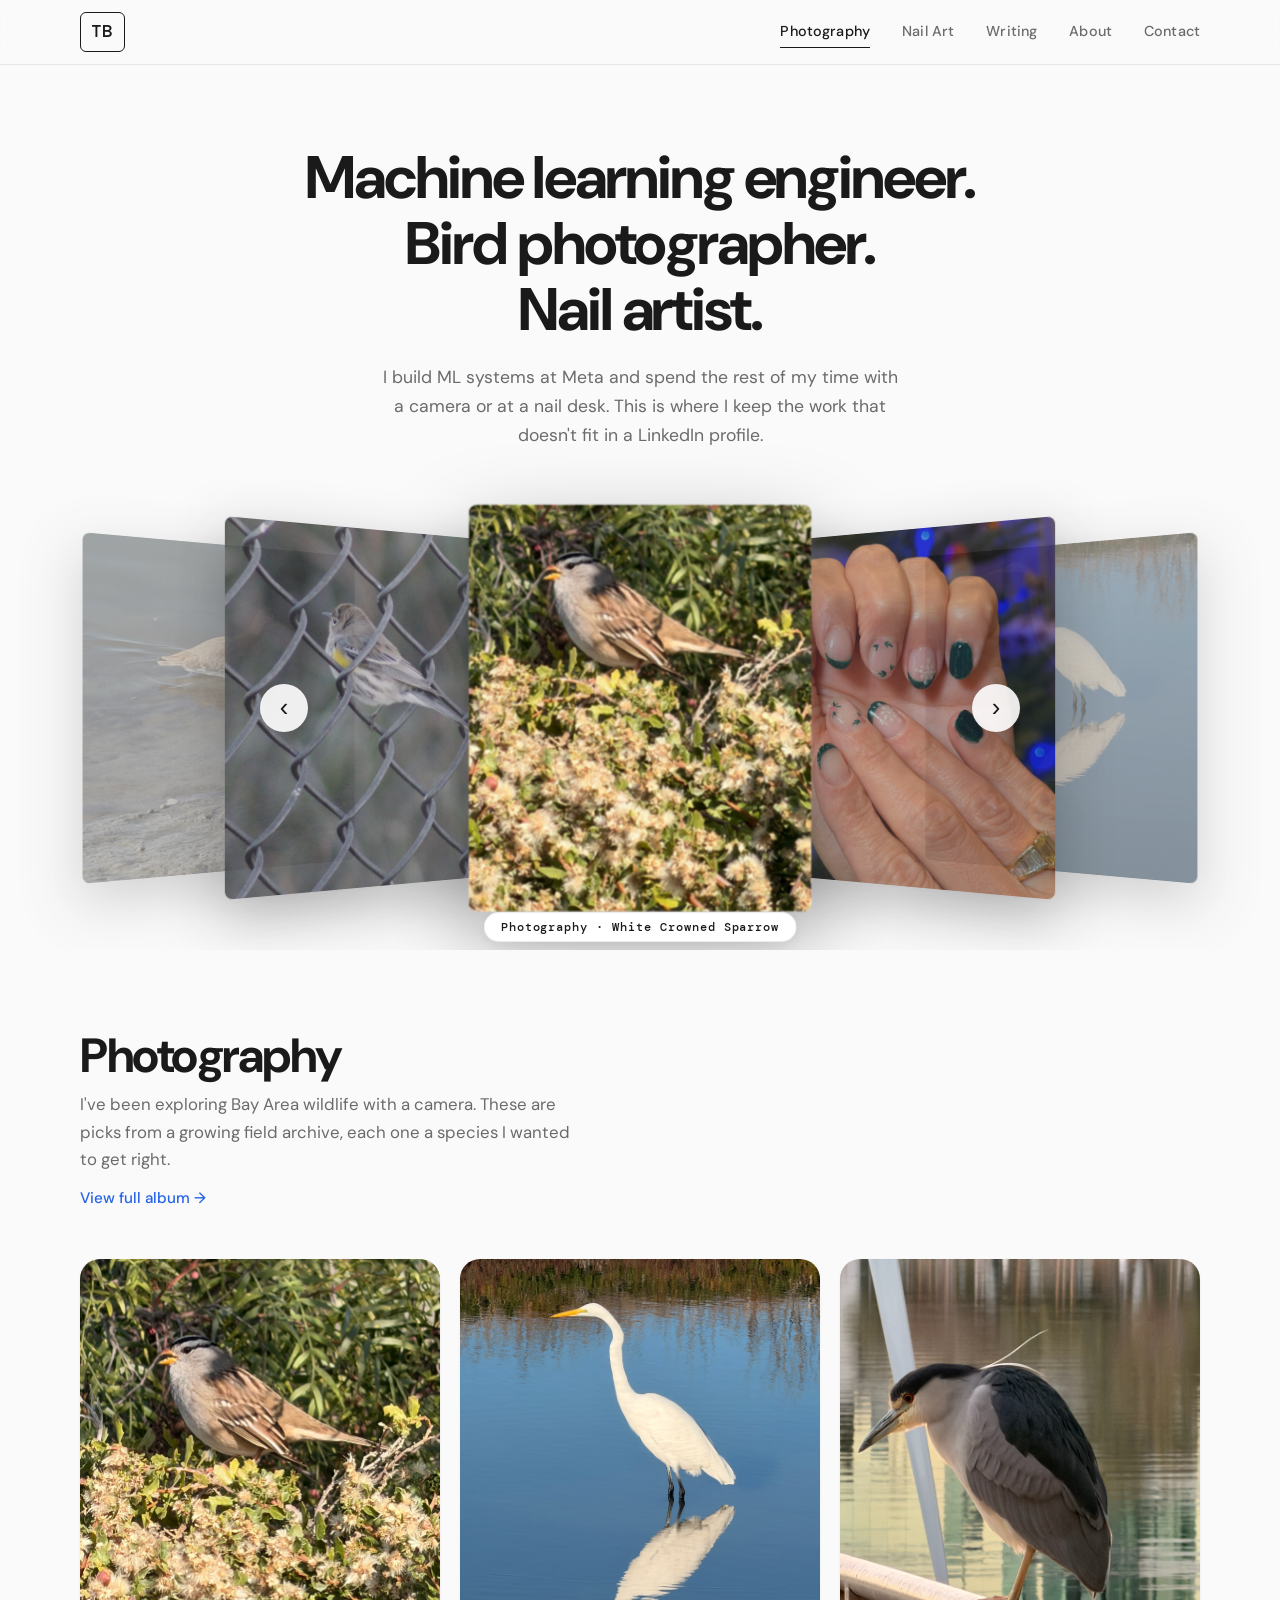
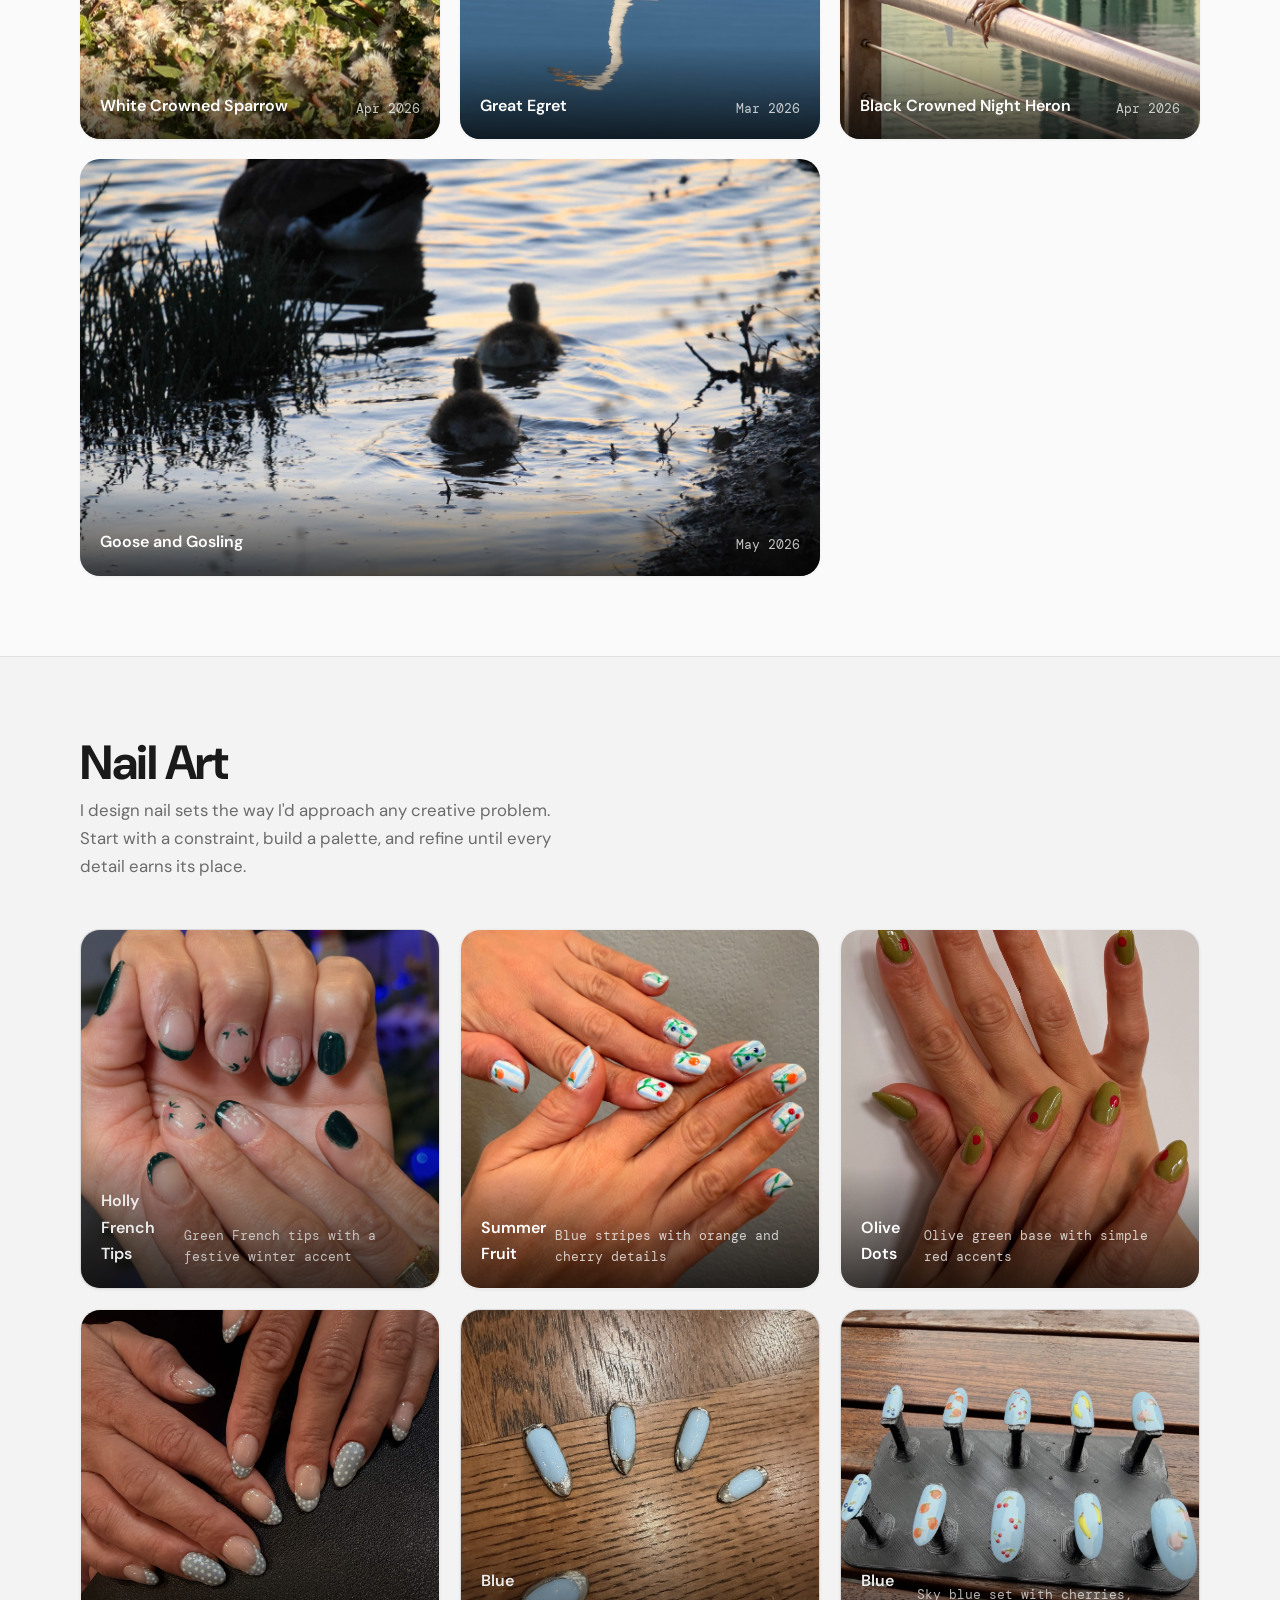
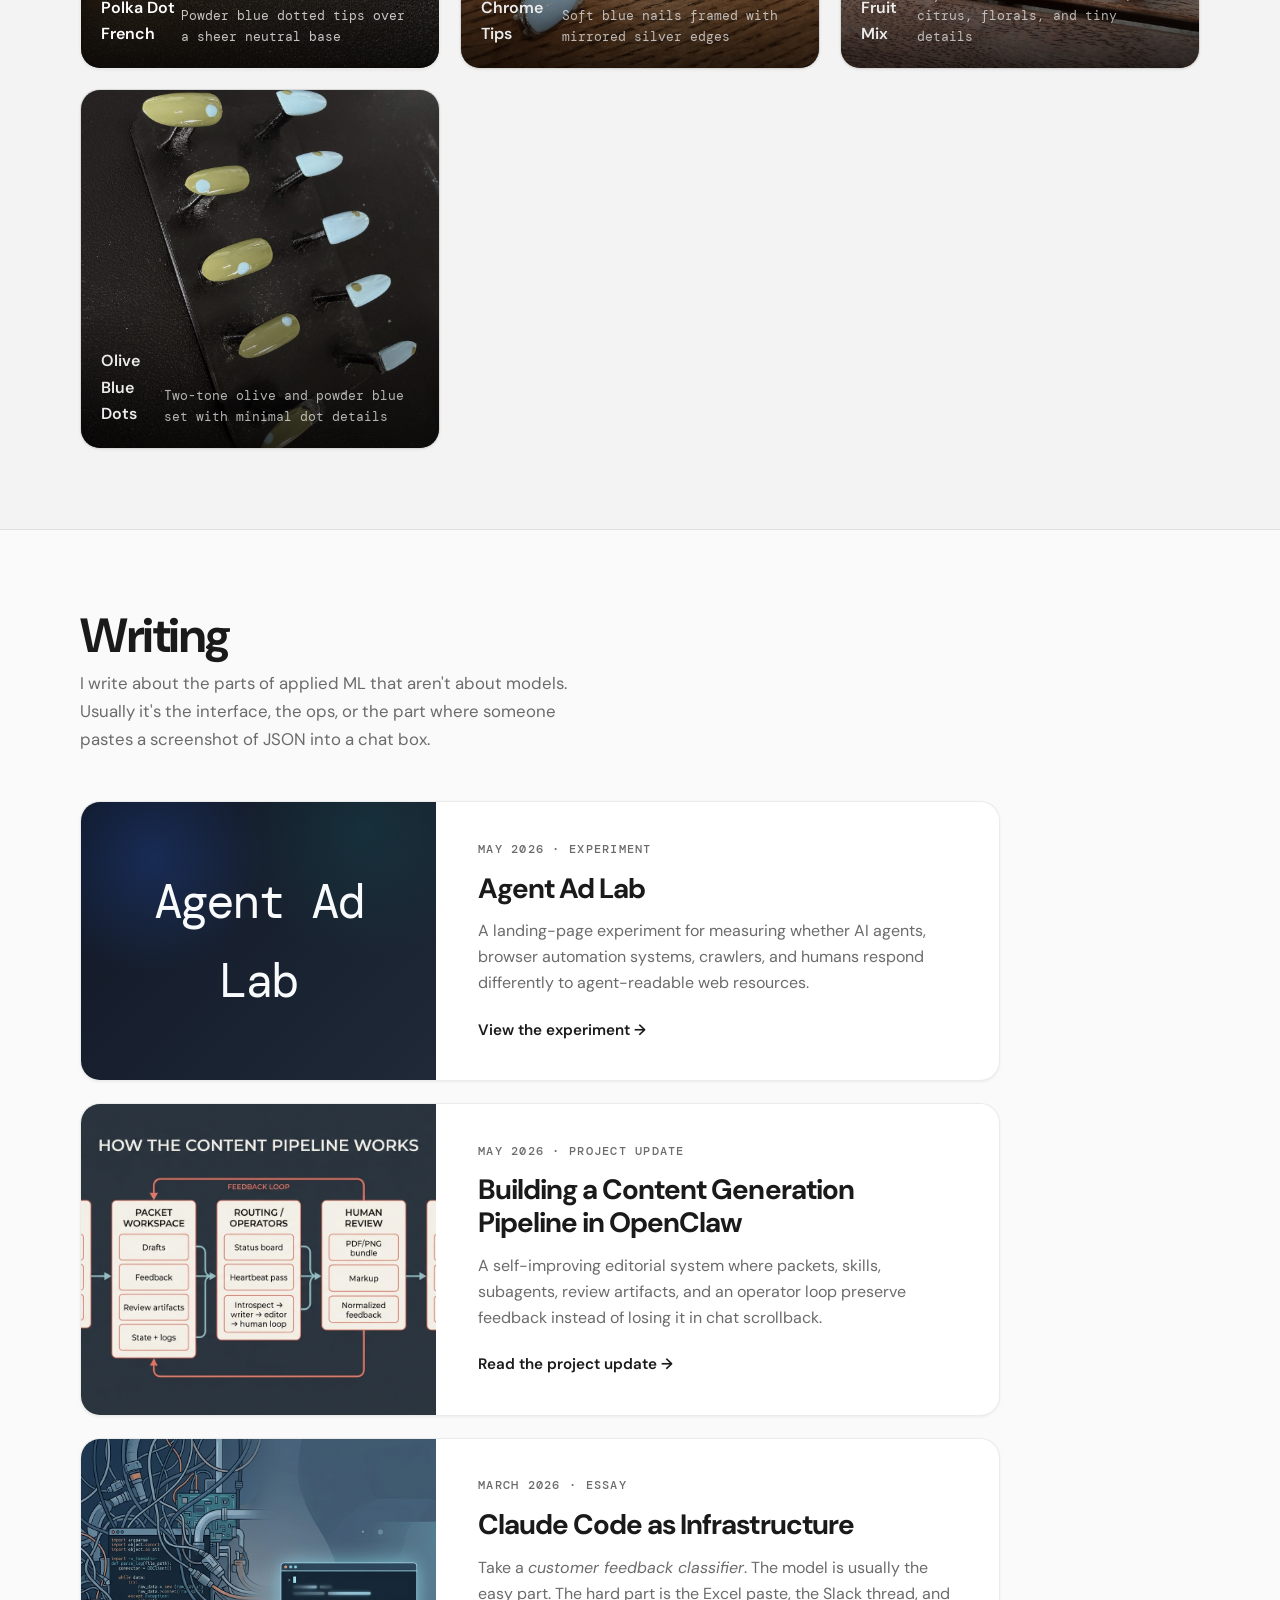
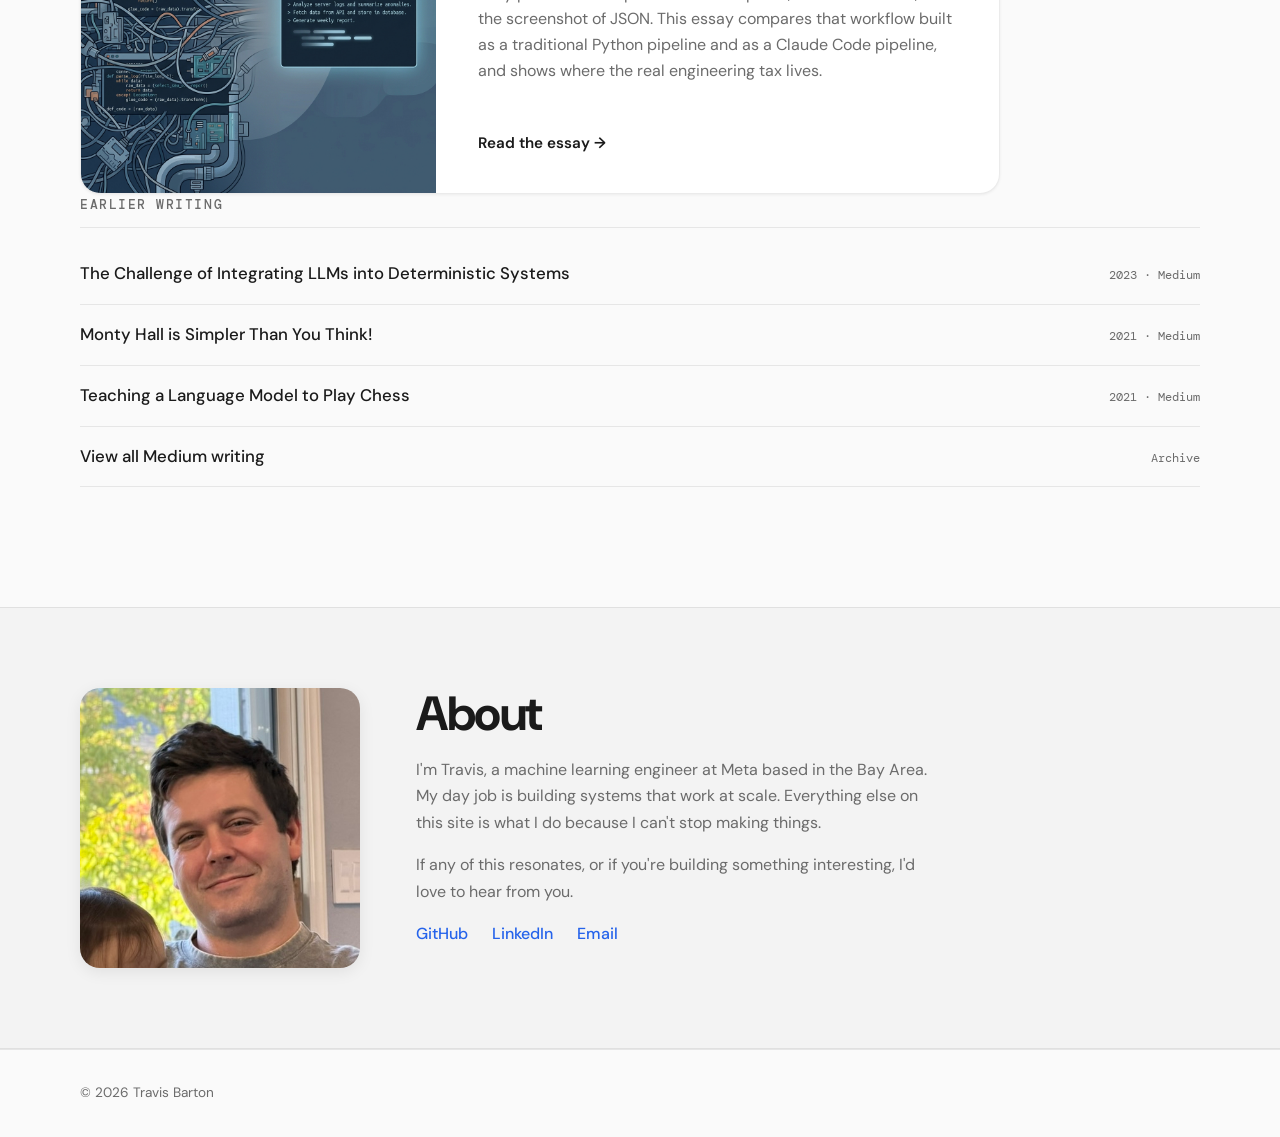
==== index.html @ 0029c62b "Add goose and gosling bird photo" ====
<!DOCTYPE html>
<html lang="en">
<head>
    <meta charset="UTF-8">
    <meta name="viewport" content="width=device-width, initial-scale=1.0">
    <meta name="description" content="Travis Barton: ML engineer at Meta, bird photographer, nail artist, and writer on applied AI.">
    <meta property="og:type" content="website">
    <meta property="og:url" content="https://www.travisbarton.com/">
    <meta property="og:title" content="Travis Barton | Engineer, Photographer, Artist">
    <meta property="og:description" content="ML engineer at Meta who photographs birds, designs nail art, and writes about the human side of building technology.">
    <meta property="og:image" content="https://www.travisbarton.com/favicon/android-chrome-512x512.png">
    <meta name="twitter:card" content="summary">
    <title>Travis Barton</title>
    <link rel="apple-touch-icon" sizes="180x180" href="favicon/apple-touch-icon.png">
    <link rel="icon" type="image/png" sizes="32x32" href="favicon/favicon-32x32.png">
    <link rel="icon" type="image/png" sizes="16x16" href="favicon/favicon-16x16.png">
    <link rel="manifest" href="favicon/site.webmanifest">
    <link rel="shortcut icon" href="favicon/favicon.ico">
    <link rel="stylesheet" href="styles.css">
    <link rel="preconnect" href="https://fonts.googleapis.com">
    <link rel="preconnect" href="https://fonts.gstatic.com" crossorigin>
    <link href="https://fonts.googleapis.com/css2?family=DM+Sans:ital,opsz,wght@0,9..40,400;0,9..40,500;0,9..40,700;1,9..40,400&family=DM+Mono:wght@400;500&display=swap" rel="stylesheet">
</head>
<body>
    <a class="skip-link" href="#content">Skip to content</a>

    <header class="site-header">
        <div class="container header-row">
            <a class="site-logo" href="index.html">TB</a>
            <nav class="site-nav" data-section-nav aria-label="Primary">
                <a class="nav-link" href="#photography">Photography</a>
                <a class="nav-link" href="#nails">Nail Art</a>
                <a class="nav-link" href="#writing">Writing</a>
                <a class="nav-link" href="#about">About</a>
                <a class="nav-link" href="#contact" data-contact-btn>Contact</a>
            </nav>
        </div>
    </header>

    <main id="content">

        <!-- ====== HERO ====== -->
        <section class="hero">
            <div class="container">
                <div class="hero-text">
                    <h1 class="hero-title">Machine learning engineer.<br>Bird photographer.<br>Nail artist.</h1>
                    <p class="hero-sub">I build ML systems at Meta and spend the rest of my time with a camera or at a nail desk. This is where I keep the work that doesn't fit in a LinkedIn profile.</p>
                </div>
            </div>
            <div class="coverflow" aria-label="Featured photography and nail art">
                <div class="coverflow-track"></div>
                <button class="coverflow-btn coverflow-prev" aria-label="Previous">&lsaquo;</button>
                <button class="coverflow-btn coverflow-next" aria-label="Next">&rsaquo;</button>
                <div class="coverflow-label" aria-live="polite"></div>
            </div>
        </section>

        <!-- ====== PHOTOGRAPHY ====== -->
        <section id="photography" class="section">
            <div class="container">
                <div class="section-header">
                    <h2>Photography</h2>
                    <p class="section-desc">I've been exploring Bay Area wildlife with a camera. These are picks from a growing field archive, each one a species I wanted to get right.</p>
                    <a class="section-link" href="https://www.icloud.com/sharedalbum/#B275Uzl7VJ5869P" target="_blank" rel="noopener noreferrer">View full album &rarr;</a>
                </div>
                <div class="bird-grid">
                    <figure class="bird-card">
                        <img src="images/birds/album-bird-22.jpg" alt="White Crowned Sparrow resting on a branch" loading="lazy">
                        <figcaption>
                            <strong>White Crowned Sparrow</strong>
                            <span>Apr 2026</span>
                        </figcaption>
                    </figure>
                    <figure class="bird-card">
                        <img src="images/birds/great-egret.jpg" alt="Great Egret standing tall" loading="lazy">
                        <figcaption>
                            <strong>Great Egret</strong>
                            <span>Mar 2026</span>
                        </figcaption>
                    </figure>
                    <figure class="bird-card">
                        <img src="images/birds/album-bird-30.jpg" alt="Black Crowned Night Heron" loading="lazy">
                        <figcaption>
                            <strong>Black Crowned Night Heron</strong>
                            <span>Apr 2026</span>
                        </figcaption>
                    </figure>
                    <figure class="bird-card bird-card--wide">
                        <img src="images/birds/goose-and-gosling.jpg" alt="Goose and gosling at the water's edge" loading="lazy">
                        <figcaption>
                            <strong>Goose and Gosling</strong>
                            <span>May 2026</span>
                        </figcaption>
                    </figure>
                    <!-- Hidden gallery items for lightbox -->
                    <div style="display: none;">
                        <img src="images/birds/album-bird-38.jpg" alt="Acorn Woodpecker" loading="lazy">
                        <img src="images/birds/album-bird-42.jpg" alt="Alopecosa" loading="lazy">
                        <img src="images/birds/album-bird-3.jpg" alt="Amblyptilia" loading="lazy">
                        <img src="images/birds/album-bird-10.jpg" alt="American Avocet" loading="lazy">
                        <img src="images/birds/album-bird-32.jpg" alt="American Avocet" loading="lazy">
                        <img src="images/birds/album-bird-37.jpg" alt="American Wigeon" loading="lazy">
                        <img src="images/birds/album-bird-15.jpg" alt="Anise Swallowtail" loading="lazy">
                        <img src="images/birds/album-bird-24.jpg" alt="Anna s Hummingbird" loading="lazy">
                        <img src="images/birds/album-bird-41.jpg" alt="Banana slug  dark" loading="lazy">
                        <img src="images/birds/album-bird-23.jpg" alt="Belted Kingfisher" loading="lazy">
                        <img src="images/birds/album-bird-17.jpg" alt="Black Billed Magpie" loading="lazy">
                        <img src="images/birds/album-bird-30.jpg" alt="Black Crowned Night Heron" loading="lazy">
                        <img src="images/birds/album-bird-26.jpg" alt="Black necked Stilt" loading="lazy">
                        <img src="images/birds/album-bird-47.jpg" alt="Black phoebe" loading="lazy">
                        <img src="images/birds/album-bird-4.jpg" alt="Botta s Pocket Gopher" loading="lazy">
                        <img src="images/birds/album-bird-13.jpg" alt="Bufflehead" loading="lazy">
                        <img src="images/birds/album-bird-28.jpg" alt="Cedar Waxwing" loading="lazy">
                        <img src="images/birds/album-bird-39.jpg" alt="Chyrus" loading="lazy">
                        <img src="images/birds/album-bird-2.jpg" alt="Common Raven" loading="lazy">
                        <img src="images/birds/album-bird-9.jpg" alt="Coot" loading="lazy">
                        <img src="images/birds/album-bird-7.jpg" alt="Crow" loading="lazy">
                        <img src="images/birds/album-bird-29.jpg" alt="Golden crowned Sparrow" loading="lazy">
                        <img src="images/birds/album-bird-11.jpg" alt="Golden Paper Wasp" loading="lazy">
                        <img src="images/birds/album-bird-43.jpg" alt="Great Blue Heron" loading="lazy">
                        <img src="images/birds/album-bird-31.jpg" alt="Great Egret" loading="lazy">
                        <img src="images/birds/album-bird-50.jpg" alt="House finch  male" loading="lazy">
                        <img src="images/birds/album-bird-18.jpg" alt="Largus California" loading="lazy">
                        <img src="images/birds/album-bird-36.jpg" alt="Least Sandpiper" loading="lazy">
                        <img src="images/birds/album-bird-8.jpg" alt="Mallard" loading="lazy">
                        <img src="images/birds/album-bird-16.jpg" alt="Mourning Dove" loading="lazy">
                        <img src="images/birds/album-bird-44.jpg" alt="Northern Shoveler" loading="lazy">
                        <img src="images/birds/album-bird-27.jpg" alt="Nuttall s Woodpecker" loading="lazy">
                        <img src="images/birds/album-bird-1.jpg" alt="Potato Aphid" loading="lazy">
                        <img src="images/birds/album-bird-12.jpg" alt="Ring Billed Gull" loading="lazy">
                        <img src="images/birds/album-bird-19.jpg" alt="Ruby throated  hummingbird" loading="lazy">
                        <img src="images/birds/album-bird-14.jpg" alt="Seven Spot Ladybird" loading="lazy">
                        <img src="images/birds/album-bird-40.jpg" alt="Shield backed katydid" loading="lazy">
                        <img src="images/birds/album-bird-46.jpg" alt="Snowy egret" loading="lazy">
                        <img src="images/birds/album-bird-34.jpg" alt="Song Sparrow" loading="lazy">
                        <img src="images/birds/album-bird-45.jpg" alt="Song sparrow" loading="lazy">
                        <img src="images/birds/album-bird-48.jpg" alt="Squirrel      red" loading="lazy">
                        <img src="images/birds/album-bird-25.jpg" alt="Turkey Vulture" loading="lazy">
                        <img src="images/birds/album-bird-20.jpg" alt="Western Boxelder Bug" loading="lazy">
                        <img src="images/birds/album-bird-5.jpg" alt="Western Fence Lizard" loading="lazy">
                        <img src="images/birds/album-bird-35.jpg" alt="Western Gull" loading="lazy">
                        <img src="images/birds/album-bird-22.jpg" alt="White Crowned Sparrow" loading="lazy">
                        <img src="images/birds/album-bird-6.jpg" alt="Wild Turkey" loading="lazy">
                        <img src="images/birds/album-bird-21.jpg" alt="Willet" loading="lazy">
                        <img src="images/birds/album-bird-33.jpg" alt="Yellow Romped Warbler" loading="lazy">
                    </div>
                </div>
            </div>
        </section>

        <!-- ====== NAIL ART ====== -->
        <section id="nails" class="section section--alt">
            <div class="container">
                <div class="section-header">
                    <h2>Nail Art</h2>
                    <p class="section-desc">I design nail sets the way I'd approach any creative problem. Start with a constraint, build a palette, and refine until every detail earns its place.</p>
                </div>
                <div class="nail-grid" data-rotating-gallery>
                    <figure class="nail-card">
                        <img src="images/nails/green-french-holly.jpg" alt="Green French tips with holly designs and a snowflake" loading="lazy">
                        <figcaption>
                            <strong>Holly French Tips</strong>
                            <span>Green French tips with a festive winter accent</span>
                        </figcaption>
                    </figure>
                    <figure class="nail-card">
                        <img src="images/nails/blue-stripes-fruit.jpg" alt="Light blue striped base with small fruit designs" loading="lazy">
                        <figcaption>
                            <strong>Summer Fruit</strong>
                            <span>Blue stripes with orange and cherry details</span>
                        </figcaption>
                    </figure>
                    <figure class="nail-card">
                        <img src="images/nails/olive-green-red-dot.jpg" alt="Olive green nails with small red dot design" loading="lazy">
                        <figcaption>
                            <strong>Olive Dots</strong>
                            <span>Olive green base with simple red accents</span>
                        </figcaption>
                    </figure>
                    <figure class="nail-card">
                        <img src="images/nails/polka-dot-french.jpg" alt="Soft blue polka dot French tips on a sheer nude base" loading="lazy">
                        <figcaption>
                            <strong>Polka Dot French</strong>
                            <span>Powder blue dotted tips over a sheer neutral base</span>
                        </figcaption>
                    </figure>
                    <figure class="nail-card">
                        <img src="images/nails/blue-chrome-tips.jpg" alt="Baby blue press-on nails with silver chrome edging" loading="lazy">
                        <figcaption>
                            <strong>Blue Chrome Tips</strong>
                            <span>Soft blue nails framed with mirrored silver edges</span>
                        </figcaption>
                    </figure>
                    <figure class="nail-card">
                        <img src="images/nails/blue-fruit-mix.jpg" alt="Sky blue nails with hand-painted fruit and floral accents" loading="lazy">
                        <figcaption>
                            <strong>Blue Fruit Mix</strong>
                            <span>Sky blue set with cherries, citrus, florals, and tiny details</span>
                        </figcaption>
                    </figure>
                    <figure class="nail-card">
                        <img src="images/nails/olive-blue-dots.jpg" alt="Muted olive and pale blue nails with simple dot accents" loading="lazy">
                        <figcaption>
                            <strong>Olive Blue Dots</strong>
                            <span>Two-tone olive and powder blue set with minimal dot details</span>
                        </figcaption>
                    </figure>
                    <!-- Hidden gallery items for lightbox -->
                    <div style="display: none;">
                        <img src="images/nails/black-white-checkered.jpg" alt="Checkered Gold">
                        <img src="images/nails/green-french-holly.jpg" alt="Holly French Tips">
                        <img src="images/nails/pink-silver.jpg" alt="Silver Accents">
                        <img src="images/nails/polka-dot-french.jpg" alt="Polka Dot French">
                        <img src="images/nails/blue-chrome-tips.jpg" alt="Blue Chrome Tips">
                        <img src="images/nails/blue-fruit-mix.jpg" alt="Blue Fruit Mix">
                        <img src="images/nails/olive-blue-dots.jpg" alt="Olive Blue Dots">
                    </div>
                </div>
            </div>
        </section>

        <!-- ====== WRITING ====== -->
        <section id="writing" class="section">
            <div class="container">
                <div class="section-header">
                    <h2>Writing</h2>
                    <p class="section-desc">I write about the parts of applied ML that aren't about models. Usually it's the interface, the ops, or the part where someone pastes a screenshot of JSON into a chat box.</p>
                </div>

                <a href="agentic-ad-lab/" class="essay-card-link">
                    <article class="essay-card">
                        <div class="essay-cover essay-cover--text" aria-hidden="true">Agent Ad Lab</div>
                        <div class="essay-card__body">
                            <div class="essay-card__meta">May 2026 &middot; Experiment</div>
                            <h3 class="essay-card__title">Agent Ad Lab</h3>
                            <p class="essay-card__excerpt">A landing-page experiment for measuring whether AI agents, browser automation systems, crawlers, and humans respond differently to agent-readable web resources.</p>
                            <span class="essay-card__link">View the experiment &rarr;</span>
                        </div>
                    </article>
                </a>

                <a href="openclaw-content-generation-pipeline.html" class="essay-card-link">
                    <article class="essay-card">
                        <img src="images/openclaw-content-pipeline/overall-process-hierarchy-diagram.jpg" alt="OpenClaw content generation pipeline diagram" class="essay-cover" loading="lazy">
                        <div class="essay-card__body">
                            <div class="essay-card__meta">May 2026 &middot; Project update</div>
                            <h3 class="essay-card__title">Building a Content Generation Pipeline in OpenClaw</h3>
                            <p class="essay-card__excerpt">A self-improving editorial system where packets, skills, subagents, review artifacts, and an operator loop preserve feedback instead of losing it in chat scrollback.</p>
                            <span class="essay-card__link">Read the project update &rarr;</span>
                        </div>
                    </article>
                </a>

                <a href="friction-removal-agent-platforms.html" class="essay-card-link">
                    <article class="essay-card">
                        <img src="images/claude-infrastructure-cover.png" alt="Claude Code as Infrastructure cover illustration" class="essay-cover" loading="lazy">
                        <div class="essay-card__body">
                            <div class="essay-card__meta">March 2026 &middot; Essay</div>
                            <h3 class="essay-card__title">Claude Code as Infrastructure</h3>
                            <p class="essay-card__excerpt">Take a <em>customer feedback classifier</em>. The model is usually the easy part. The hard part is the Excel paste, the Slack thread, and the screenshot of JSON. This essay compares that workflow built as a traditional Python pipeline and as a Claude Code pipeline, and shows where the real engineering tax lives.</p>
                            <span class="essay-card__link">Read the essay &rarr;</span>
                        </div>
                    </article>
                </a>

                <div class="writing-list">
                    <div class="writing-list__title">Earlier writing</div>
                    <a class="writing-item" href="https://medium.com/@tbarton_16336/the-challenge-of-integrating-llms-into-deterministic-systems-d9aa0542f793" target="_blank" rel="noopener noreferrer">
                        <span class="writing-item__title">The Challenge of Integrating LLMs into Deterministic Systems</span>
                        <span class="writing-item__meta">2023 &middot; Medium</span>
                    </a>
                    <a class="writing-item" href="https://medium.com/@tbarton_16336/monty-hall-is-simpler-than-you-think-b3cf11915439" target="_blank" rel="noopener noreferrer">
                        <span class="writing-item__title">Monty Hall is Simpler Than You Think!</span>
                        <span class="writing-item__meta">2021 &middot; Medium</span>
                    </a>
                    <a class="writing-item" href="https://medium.com/@tbarton_16336/teaching-a-language-model-to-play-chess-1ea69dde40fd" target="_blank" rel="noopener noreferrer">
                        <span class="writing-item__title">Teaching a Language Model to Play Chess</span>
                        <span class="writing-item__meta">2021 &middot; Medium</span>
                    </a>
                    <a class="writing-item" href="https://medium.com/@tbarton_16336" target="_blank" rel="noopener noreferrer">
                        <span class="writing-item__title">View all Medium writing</span>
                        <span class="writing-item__meta">Archive</span>
                    </a>
                </div>
            </div>
        </section>

        <!-- ====== ABOUT ====== -->
        <section id="about" class="section section--alt">
            <div class="container about-grid">
                <div class="about-photo">
                    <img src="5E7AA291-C1E0-4EB9-8653-0EA328F90355_1_105_c.jpeg" alt="Travis Barton" loading="lazy">
                </div>
                <div class="about-content">
                    <h2>About</h2>
                    <p>I'm Travis, a machine learning engineer at Meta based in the Bay Area. My day job is building systems that work at scale. Everything else on this site is what I do because I can't stop making things.</p>
                    <p>If any of this resonates, or if you're building something interesting, I'd love to hear from you.</p>
                    <div class="about-links">
                        <a href="https://github.com/Travis-Barton" target="_blank" rel="noopener noreferrer">GitHub</a>
                        <a href="https://www.linkedin.com/in/travis-data-barton/" target="_blank" rel="noopener noreferrer">LinkedIn</a>
                        <a href="#contact" data-contact-btn>Email</a>
                    </div>
                </div>
            </div>
        </section>

    </main>

    <!-- ====== CONTACT MODAL ====== -->
    <div id="contact-modal" class="modal" aria-hidden="true" role="dialog" aria-labelledby="modal-title">
        <div class="modal-backdrop" data-close-modal></div>
        <div class="modal-content">
            <button class="modal-close" data-close-modal aria-label="Close modal">&times;</button>
            <h2 id="modal-title">Get in touch</h2>
            <p>Send me a message. This will draft an email in your default client.</p>
            <form id="contact-form">
                <div class="form-group">
                    <label for="contact-subject">Subject</label>
                    <input type="text" id="contact-subject" placeholder="What's this about?">
                </div>
                <div class="form-group">
                    <label for="contact-message">Message</label>
                    <textarea id="contact-message" rows="5" placeholder="Hi Travis..." required></textarea>
                </div>
                <button type="submit" class="btn btn--primary">Draft Email</button>
            </form>
        </div>
    </div>

    <footer class="site-footer">
        <div class="container footer-row">
            <span>&copy; 2026 Travis Barton</span>
        </div>
    </footer>

    <!-- ====== LIGHTBOX ====== -->
    <div class="lightbox" id="lightbox" aria-hidden="true">
        <div class="lightbox-overlay" id="lightbox-close-overlay"></div>
        <div class="lightbox-content">
            <button class="lightbox-close" aria-label="Close lightbox">&times;</button>
            <button class="lightbox-btn lightbox-prev" aria-label="Previous image">&lsaquo;</button>
            <img class="lightbox-img" src="" alt="">
            <div class="lightbox-caption"></div>
            <button class="lightbox-btn lightbox-next" aria-label="Next image">&rsaquo;</button>
        </div>
    </div>

    <script src="script.js"></script>
</body>
</html>
---- styles.css ----
:root {
    --bg: #fafafa;
    --bg-alt: #f3f3f3;
    --surface: #fff;
    --text: #1a1a1a;
    --text-secondary: #6b6b6b;
    --border: rgba(0, 0, 0, 0.08);
    --border-strong: rgba(0, 0, 0, 0.14);
    --accent: #2563eb;
    --accent-hover: #1d4ed8;
    --bird: #2d6a4f;
    --nail: #c2185b;
    --radius: 12px;
    --radius-lg: 20px;
    --shadow-sm: 0 1px 3px rgba(0, 0, 0, 0.06);
    --shadow-md: 0 4px 16px rgba(0, 0, 0, 0.08);
    --shadow-lg: 0 12px 40px rgba(0, 0, 0, 0.1);
    --font: "DM Sans", -apple-system, BlinkMacSystemFont, "Segoe UI", sans-serif;
    --mono: "DM Mono", "SFMono-Regular", Consolas, monospace;
    --max-w: 1120px;
    --transition: 200ms ease;
}

*, *::before, *::after {
    box-sizing: border-box;
    margin: 0;
    padding: 0;
}

::selection {
    background: rgba(37, 99, 235, 0.15);
    color: var(--text);
}

html {
    scroll-behavior: smooth;
    scroll-padding-top: 80px;
}

body {
    font-family: var(--font);
    font-size: 1rem;
    line-height: 1.65;
    color: var(--text);
    background: var(--bg);
    -webkit-font-smoothing: antialiased;
}

img {
    display: block;
    max-width: 100%;
}

a {
    color: var(--accent);
    text-decoration: none;
    transition: color var(--transition);
}

a:hover {
    color: var(--accent-hover);
}

:focus-visible {
    outline: 2px solid var(--accent);
    outline-offset: 3px;
}

/* ---- Skip Link ---- */

.skip-link {
    position: absolute;
    left: 1rem;
    top: -3rem;
    z-index: 100;
    padding: 0.5rem 0.75rem;
    background: var(--surface);
    border: 1px solid var(--border-strong);
    border-radius: var(--radius);
    font-size: 0.875rem;
}

.skip-link:focus {
    top: 1rem;
}

/* ---- Layout ---- */

.container {
    width: min(var(--max-w), 100% - 3rem);
    margin: 0 auto;
}

.section {
    padding: 5rem 0;
}

.section--alt {
    background: var(--bg-alt);
    border-top: 1px solid var(--border);
    border-bottom: 1px solid var(--border);
}

/* ---- Header ---- */

.site-header {
    position: sticky;
    top: 0;
    z-index: 50;
    background: rgba(250, 250, 250, 0.85);
    backdrop-filter: blur(16px);
    -webkit-backdrop-filter: blur(16px);
    border-bottom: 1px solid var(--border);
}

.header-row {
    display: flex;
    align-items: center;
    justify-content: space-between;
    height: 64px;
}

.site-logo {
    font-family: var(--mono);
    font-size: 1.125rem;
    font-weight: 500;
    color: var(--text);
    text-decoration: none;
    letter-spacing: 0.05em;
    padding: 0.25rem 0.6rem;
    border: 1.5px solid var(--text);
    border-radius: 6px;
    transition: background var(--transition), color var(--transition);
}

.site-logo:hover {
    background: var(--text);
    color: var(--bg);
}

.site-nav {
    display: flex;
    gap: 2rem;
}

.nav-link {
    color: var(--text-secondary);
    font-size: 0.9rem;
    font-weight: 500;
    letter-spacing: 0.01em;
    text-decoration: none;
    padding: 0.25rem 0;
    border-bottom: 1.5px solid transparent;
    transition: color var(--transition), border-color var(--transition);
}

.nav-link:hover,
.nav-link[aria-current="true"] {
    color: var(--text);
    border-bottom-color: var(--text);
}

/* ---- Hero ---- */

.hero {
    padding: 5rem 0 2rem;
    overflow: hidden;
}

.hero-text {
    text-align: center;
    max-width: 680px;
    margin: 0 auto 3rem;
    display: flex;
    flex-direction: column;
    align-items: center;
    gap: 1.25rem;
}

.hero-title {
    font-size: clamp(2.2rem, 5vw, 3.75rem);
    font-weight: 700;
    line-height: 1.1;
    letter-spacing: -0.035em;
    color: var(--text);
}

.hero-sub {
    max-width: 520px;
    font-size: 1.1rem;
    color: var(--text-secondary);
    line-height: 1.65;
}

/* ---- Coverflow Carousel ---- */

.coverflow {
    position: relative;
    width: 100%;
    height: 420px;
    perspective: 1200px;
    -webkit-perspective: 1200px;
    margin: 0 auto;
    user-select: none;
}

.coverflow-track {
    position: relative;
    width: 100%;
    height: 100%;
    transform-style: preserve-3d;
    -webkit-transform-style: preserve-3d;
    touch-action: pan-y;
}

.coverflow-slide {
    position: absolute;
    top: 50%;
    left: 50%;
    width: 320px;
    height: 380px;
    margin-left: -160px;
    margin-top: -190px;
    border-radius: 8px;
    overflow: hidden;
    box-shadow: 0 20px 60px rgba(0, 0, 0, 0.3);
    transition: transform 0.6s cubic-bezier(0.23, 1, 0.32, 1),
                opacity 0.6s cubic-bezier(0.23, 1, 0.32, 1),
                filter 0.6s cubic-bezier(0.23, 1, 0.32, 1),
                box-shadow 0.6s cubic-bezier(0.23, 1, 0.32, 1);
    cursor: pointer;
    backface-visibility: hidden;
    -webkit-backface-visibility: hidden;
    will-change: transform, opacity;
}

.coverflow-slide img {
    width: 100%;
    height: 100%;
    object-fit: cover;
    pointer-events: none;
}

.coverflow-slide::after {
    content: "";
    position: absolute;
    bottom: 0;
    left: 0;
    right: 0;
    height: 100%;
    background: linear-gradient(to bottom,
        transparent 50%,
        rgba(0, 0, 0, 0.02) 70%,
        rgba(0, 0, 0, 0.08) 100%
    );
    pointer-events: none;
    transition: opacity 0.6s ease;
}

.coverflow-slide[data-pos="0"] {
    transform: translateZ(80px);
    z-index: 10;
    box-shadow: 0 30px 80px rgba(0, 0, 0, 0.35);
    opacity: 1;
    filter: brightness(1);
}

.coverflow-slide[data-pos="0"]::after {
    opacity: 0;
}

.coverflow-slide[data-pos="1"] {
    transform: translateX(280px) translateZ(-80px) rotateY(-35deg);
    z-index: 8;
    opacity: 0.85;
    filter: brightness(0.8);
}

.coverflow-slide[data-pos="-1"] {
    transform: translateX(-280px) translateZ(-80px) rotateY(35deg);
    z-index: 8;
    opacity: 0.85;
    filter: brightness(0.8);
}

.coverflow-slide[data-pos="2"] {
    transform: translateX(480px) translateZ(-200px) rotateY(-40deg);
    z-index: 6;
    opacity: 0.55;
    filter: brightness(0.65);
}

.coverflow-slide[data-pos="-2"] {
    transform: translateX(-480px) translateZ(-200px) rotateY(40deg);
    z-index: 6;
    opacity: 0.55;
    filter: brightness(0.65);
}

.coverflow-slide[data-pos="3"],
.coverflow-slide[data-pos="-3"] {
    opacity: 0;
    z-index: 1;
    pointer-events: none;
}

.coverflow-slide[data-pos="3"] {
    transform: translateX(600px) translateZ(-300px) rotateY(-40deg);
}

.coverflow-slide[data-pos="-3"] {
    transform: translateX(-600px) translateZ(-300px) rotateY(40deg);
}

.coverflow-btn {
    position: absolute;
    top: 50%;
    transform: translateY(-50%);
    z-index: 20;
    width: 48px;
    height: 48px;
    border: none;
    border-radius: 50%;
    background: rgba(255, 255, 255, 0.9);
    box-shadow: 0 4px 16px rgba(0, 0, 0, 0.12);
    font-size: 1.6rem;
    line-height: 1;
    color: var(--text);
    cursor: pointer;
    transition: transform var(--transition), box-shadow var(--transition), background var(--transition);
    display: flex;
    align-items: center;
    justify-content: center;
}

.coverflow-btn:hover {
    background: #fff;
    transform: translateY(-50%) scale(1.08);
    box-shadow: 0 6px 20px rgba(0, 0, 0, 0.16);
}

.coverflow-prev { left: max(1rem, calc(50% - 380px)); }
.coverflow-next { right: max(1rem, calc(50% - 380px)); }

.coverflow-label {
    position: absolute;
    bottom: -24px;
    left: 50%;
    transform: translateX(-50%);
    font-family: var(--mono);
    font-size: 0.75rem;
    font-weight: 500;
    letter-spacing: 0.08em;
    color: var(--text);
    background: var(--surface);
    padding: 0.35rem 1rem;
    border-radius: 999px;
    border: 1px solid var(--border);
    box-shadow: 0 4px 12px rgba(0, 0, 0, 0.06);
    text-align: center;
    line-height: 1.4;
    max-width: min(90vw, 28rem);
    white-space: normal;
    transition: opacity 0.3s ease;
    z-index: 10;
}

/* ---- Section Headers ---- */

.section-header {
    margin-bottom: 3rem;
}

.section-num {
    font-family: var(--mono);
    font-size: 0.75rem;
    font-weight: 500;
    letter-spacing: 0.15em;
    text-transform: uppercase;
    color: var(--text-secondary);
    display: block;
    margin-bottom: 0.75rem;
}

.section-header h2 {
    font-size: clamp(2rem, 4vw, 3rem);
    font-weight: 700;
    line-height: 1.1;
    letter-spacing: -0.03em;
    margin-bottom: 0.5rem;
}

.section-desc {
    color: var(--text-secondary);
    font-size: 1.05rem;
    max-width: 500px;
}

.section-link {
    display: inline-block;
    margin-top: 0.75rem;
    font-weight: 500;
    font-size: 0.95rem;
}

/* ---- Bird Grid ---- */

.bird-grid {
    display: grid;
    grid-template-columns: repeat(3, 1fr);
    gap: 1.25rem;
}

.bird-card {
    position: relative;
    border-radius: var(--radius-lg);
    overflow: hidden;
    background: var(--surface);
    box-shadow: var(--shadow-sm);
    transition: transform var(--transition), box-shadow var(--transition);
}

.bird-card:hover {
    transform: translateY(-4px);
    box-shadow: var(--shadow-lg);
}

.bird-card img {
    width: 100%;
    aspect-ratio: 3 / 4;
    object-fit: cover;
    transition: transform 400ms ease;
}

.bird-card:hover img {
    transform: scale(1.03);
}

.bird-card figcaption {
    position: absolute;
    bottom: 0;
    left: 0;
    right: 0;
    padding: 3rem 1.25rem 1.25rem;
    background: linear-gradient(to top, rgba(0, 0, 0, 0.7), transparent);
    color: #fff;
    display: flex;
    justify-content: space-between;
    align-items: flex-end;
}

.bird-card figcaption strong {
    font-size: 1rem;
    font-weight: 600;
}

.bird-card figcaption span {
    font-size: 0.8rem;
    opacity: 0.75;
    font-family: var(--mono);
}

.bird-card--wide {
    grid-column: span 2;
}

.bird-card--wide img {
    aspect-ratio: 16 / 9;
}

/* ---- Project Feature ---- */

.project-feature {
    background: var(--surface);
    border: 1px solid var(--border);
    border-radius: var(--radius-lg);
    padding: 2.5rem;
    margin-bottom: 2.5rem;
    box-shadow: var(--shadow-sm);
}

.project-feature__label {
    font-family: var(--mono);
    font-size: 0.75rem;
    font-weight: 500;
    letter-spacing: 0.12em;
    text-transform: uppercase;
    color: var(--accent);
    margin-bottom: 0.75rem;
}

.project-feature h3 {
    font-size: clamp(1.5rem, 3vw, 2.25rem);
    font-weight: 700;
    line-height: 1.15;
    letter-spacing: -0.02em;
    margin-bottom: 0.75rem;
}

.project-feature p {
    color: var(--text-secondary);
    max-width: 600px;
    margin-bottom: 1.25rem;
}

.tag-row {
    display: flex;
    flex-wrap: wrap;
    gap: 0.5rem;
    margin-bottom: 1.5rem;
}

.tag {
    font-family: var(--mono);
    font-size: 0.7rem;
    font-weight: 500;
    letter-spacing: 0.06em;
    text-transform: uppercase;
    padding: 0.3rem 0.65rem;
    border: 1px solid var(--border-strong);
    border-radius: 999px;
    color: var(--text-secondary);
}

.btn-row {
    display: flex;
    gap: 0.75rem;
}

.btn {
    display: inline-flex;
    align-items: center;
    padding: 0.65rem 1.25rem;
    font-size: 0.9rem;
    font-weight: 500;
    border-radius: 999px;
    text-decoration: none;
    transition: transform var(--transition), box-shadow var(--transition), background var(--transition);
}

.btn--primary {
    background: var(--text);
    color: #fff;
}

.btn--primary:hover {
    color: #fff;
    transform: translateY(-1px);
    box-shadow: 0 4px 12px rgba(0, 0, 0, 0.2);
}

.btn--ghost {
    background: transparent;
    color: var(--text);
    border: 1px solid var(--border-strong);
}

.btn--ghost:hover {
    color: var(--text);
    background: var(--bg-alt);
    transform: translateY(-1px);
}

/* ---- Writing List ---- */

.writing-list {
    margin-bottom: 2.5rem;
}

.writing-list__title {
    font-size: 0.8rem;
    font-family: var(--mono);
    font-weight: 500;
    letter-spacing: 0.12em;
    text-transform: uppercase;
    color: var(--text-secondary);
    margin-bottom: 1rem;
    padding-bottom: 0.75rem;
    border-bottom: 1px solid var(--border);
}

.writing-item {
    display: flex;
    justify-content: space-between;
    align-items: baseline;
    gap: 1.5rem;
    padding: 1rem 0;
    border-bottom: 1px solid var(--border);
    text-decoration: none;
    color: var(--text);
    transition: padding-left var(--transition);
}

.writing-item:hover {
    padding-left: 0.5rem;
}

.writing-item__title {
    font-weight: 500;
    font-size: 1.05rem;
}

.writing-item__meta {
    font-family: var(--mono);
    font-size: 0.75rem;
    color: var(--text-secondary);
    white-space: nowrap;
    flex-shrink: 0;
}

/* ---- Link Row ---- */

.link-row {
    display: grid;
    grid-template-columns: repeat(2, 1fr);
    gap: 1rem;
}

.link-card {
    display: flex;
    flex-direction: column;
    gap: 0.25rem;
    padding: 1.25rem 1.5rem;
    background: var(--surface);
    border: 1px solid var(--border);
    border-radius: var(--radius);
    text-decoration: none;
    color: var(--text);
    transition: transform var(--transition), box-shadow var(--transition), border-color var(--transition);
}

.link-card:hover {
    color: var(--text);
    transform: translateY(-2px);
    box-shadow: var(--shadow-md);
    border-color: var(--border-strong);
}

.link-card strong {
    font-size: 1.05rem;
}

.link-card span {
    font-size: 0.875rem;
    color: var(--text-secondary);
}

/* ---- Nail Grid ---- */

.nail-grid {
    display: grid;
    grid-template-columns: repeat(3, 1fr);
    gap: 1.25rem;
}

.nail-card {
    position: relative;
    border-radius: var(--radius-lg);
    overflow: hidden;
    background: var(--surface);
    border: 1px solid var(--border);
    box-shadow: var(--shadow-sm);
    transition: transform var(--transition), box-shadow var(--transition), opacity 500ms ease, filter 500ms ease;
}

.nail-card:hover {
    transform: translateY(-4px);
    box-shadow: var(--shadow-lg);
}

.nail-card.is-faded {
    opacity: 0.28;
    filter: saturate(0.8) brightness(0.92);
}

.nail-card.is-featured {
    opacity: 1;
    filter: none;
}

.nail-card img {
    width: 100%;
    aspect-ratio: 1;
    object-fit: cover;
    transition: transform 400ms ease;
}

.nail-card:hover img {
    transform: scale(1.03);
}

.nail-card figcaption {
    position: absolute;
    bottom: 0;
    left: 0;
    right: 0;
    padding: 3rem 1.25rem 1.25rem;
    background: linear-gradient(to top, rgba(0, 0, 0, 0.7), transparent);
    color: #fff;
    display: flex;
    justify-content: space-between;
    align-items: flex-end;
}

.nail-card figcaption strong {
    font-size: 1rem;
    font-weight: 600;
}

.nail-card figcaption span {
    font-size: 0.8rem;
    opacity: 0.75;
    font-family: var(--mono);
}

/* ---- Essay Card ---- */

.essay-card-link {
    text-decoration: none;
    color: inherit;
    display: block;
    max-width: 920px;
    cursor: pointer;
}

.essay-card-link + .essay-card-link {
    margin-top: 1.35rem;
}

.essay-card-link:hover {
    color: inherit;
}

.essay-card {
    display: grid;
    grid-template-columns: minmax(220px, 0.85fr) minmax(0, 1.35fr);
    min-height: 255px;
    background: var(--surface);
    border: 1px solid var(--border);
    border-radius: var(--radius-lg);
    padding: 0;
    box-shadow: var(--shadow-sm);
    overflow: hidden;
    transition: transform var(--transition), box-shadow var(--transition), border-color var(--transition);
}

.essay-card__body {
    display: flex;
    flex-direction: column;
    align-items: flex-start;
    padding: clamp(1.5rem, 3vw, 2.35rem) clamp(1.5rem, 3.5vw, 2.65rem);
}

.essay-card:hover {
    transform: translateY(-3px);
    box-shadow: var(--shadow-md);
    border-color: var(--border-strong);
}

.essay-cover {
    width: 100%;
    height: 100%;
    min-height: 255px;
    object-fit: cover;
    aspect-ratio: auto;
    display: block;
}

.essay-card__meta {
    font-family: var(--mono);
    font-size: 0.72rem;
    font-weight: 500;
    letter-spacing: 0.11em;
    text-transform: uppercase;
    color: var(--text-secondary);
    margin-bottom: 0.8rem;
}

.essay-card__title {
    font-size: clamp(1.35rem, 2.5vw, 1.75rem);
    font-weight: 700;
    line-height: 1.18;
    letter-spacing: -0.035em;
    margin-bottom: 0.85rem;
}

.essay-card__excerpt {
    color: var(--text-secondary);
    line-height: 1.62;
    max-width: 58ch;
    margin-bottom: 1.35rem;
}

.essay-card__link {
    margin-top: auto;
    font-weight: 600;
    font-size: 0.95rem;
}

/* ---- About ---- */

.about-grid {
    display: grid;
    grid-template-columns: 280px 1fr;
    gap: 3.5rem;
    align-items: start;
}

.about-photo img {
    width: 100%;
    aspect-ratio: 1;
    object-fit: cover;
    object-position: center 25%;
    border-radius: var(--radius-lg);
    box-shadow: var(--shadow-md);
}

.about-content h2 {
    font-size: clamp(2rem, 4vw, 3rem);
    font-weight: 700;
    line-height: 1.1;
    letter-spacing: -0.03em;
    margin-bottom: 1rem;
}

.about-content p {
    color: var(--text-secondary);
    margin-bottom: 1rem;
    max-width: 520px;
}

.about-links {
    display: flex;
    gap: 1.5rem;
    margin-top: 0.5rem;
}

.about-links a {
    font-weight: 500;
}

/* ---- Footer ---- */

.site-footer {
    padding: 2rem 0;
    border-top: 1px solid var(--border);
}

.footer-row {
    display: flex;
    justify-content: space-between;
    align-items: center;
    color: var(--text-secondary);
    font-size: 0.85rem;
}

/* ---- Contact Modal ---- */

.modal {
    position: fixed;
    top: 0; left: 0; right: 0; bottom: 0;
    z-index: 1000;
    display: flex;
    align-items: center;
    justify-content: center;
    opacity: 0;
    pointer-events: none;
    transition: opacity var(--transition);
}

.modal.is-open {
    opacity: 1;
    pointer-events: auto;
}

.modal-backdrop {
    position: absolute;
    top: 0; left: 0; right: 0; bottom: 0;
    background: rgba(0, 0, 0, 0.4);
    backdrop-filter: blur(4px);
    -webkit-backdrop-filter: blur(4px);
}

.modal-content {
    position: relative;
    background: var(--surface);
    width: min(500px, 90vw);
    padding: 2.5rem;
    border-radius: var(--radius-lg);
    box-shadow: var(--shadow-lg);
    transform: translateY(20px);
    transition: transform var(--transition);
    max-height: 90vh;
    overflow-y: auto;
}

.modal.is-open .modal-content {
    transform: translateY(0);
}

.modal-close {
    position: absolute;
    top: 1rem; right: 1rem;
    background: transparent;
    border: none;
    font-size: 1.5rem;
    line-height: 1;
    cursor: pointer;
    color: var(--text-secondary);
    padding: 0.5rem;
    transition: color var(--transition);
}

.modal-close:hover {
    color: var(--text);
}

.modal-content h2 {
    font-size: 1.75rem;
    font-weight: 700;
    margin-bottom: 0.5rem;
}

.modal-content p {
    color: var(--text-secondary);
    margin-bottom: 1.5rem;
    font-size: 0.95rem;
}

.form-group {
    margin-bottom: 1.25rem;
}

.form-group label {
    display: block;
    font-weight: 500;
    margin-bottom: 0.5rem;
    font-size: 0.9rem;
}

.form-group input,
.form-group textarea {
    width: 100%;
    padding: 0.75rem 1rem;
    border: 1px solid var(--border-strong);
    border-radius: var(--radius);
    background: var(--bg);
    color: var(--text);
    font-family: var(--font);
    font-size: 0.95rem;
    transition: border-color var(--transition), box-shadow var(--transition);
    resize: vertical;
}

.form-group input:focus,
.form-group textarea:focus {
    outline: none;
    border-color: var(--accent);
    box-shadow: 0 0 0 3px rgba(37, 99, 235, 0.15);
}

.modal-content .btn {
    width: 100%;
    justify-content: center;
    margin-top: 0.5rem;
}

/* ---- Animations ---- */

@media (prefers-reduced-motion: no-preference) {
    .hero-text,
    .coverflow {
        animation: fade-up 650ms ease both;
    }

    .coverflow { animation-delay: 120ms; }

    .section-header,
    .bird-card,
    .nail-card,
    .essay-card,
    .about-grid {
        animation: fade-up 500ms ease both;
    }

    .bird-card:nth-child(2),
    .nail-card:nth-child(2) { animation-delay: 80ms; }
    .bird-card:nth-child(3),
    .nail-card:nth-child(3) { animation-delay: 160ms; }
    .bird-card:nth-child(4) { animation-delay: 240ms; }
}

@keyframes fade-up {
    from {
        opacity: 0;
        transform: translateY(20px);
    }
    to {
        opacity: 1;
        transform: translateY(0);
    }
}

/* ---- Responsive ---- */

@media (max-width: 900px) {
    .hero {
        padding: 4rem 0 1.5rem;
    }

    .coverflow {
        height: 360px;
    }

    .coverflow-slide {
        width: 260px;
        height: 320px;
        margin-left: -130px;
        margin-top: -160px;
    }

    .coverflow-slide[data-pos="1"] {
        transform: translateX(220px) translateZ(-60px) rotateY(-35deg);
    }
    .coverflow-slide[data-pos="-1"] {
        transform: translateX(-220px) translateZ(-60px) rotateY(35deg);
    }
    .coverflow-slide[data-pos="2"],
    .coverflow-slide[data-pos="-2"],
    .coverflow-slide[data-pos="3"],
    .coverflow-slide[data-pos="-3"] {
        opacity: 0;
        pointer-events: none;
    }

    .bird-grid {
        grid-template-columns: repeat(2, 1fr);
    }

    .bird-card--wide {
        grid-column: span 2;
    }

    .about-grid {
        grid-template-columns: 1fr;
        gap: 2rem;
    }

    .about-photo {
        max-width: 240px;
    }
}

@media (max-width: 640px) {
    .container {
        width: min(100% - 2rem, 100%);
    }

    .hero {
        padding: 3rem 0 1rem;
    }

    .hero-title {
        font-size: 2rem;
    }

    .hero-text {
        margin-bottom: 2rem;
    }

    .coverflow {
        height: 320px;
    }

    .coverflow-slide {
        width: 240px;
        height: 280px;
        margin-left: -120px;
        margin-top: -140px;
    }

    .coverflow-slide[data-pos="1"] {
        transform: translateX(145px) translateZ(-45px) rotateY(-24deg);
    }
    .coverflow-slide[data-pos="-1"] {
        transform: translateX(-145px) translateZ(-45px) rotateY(24deg);
    }

    .coverflow-prev { left: 0.4rem; }
    .coverflow-next { right: 0.4rem; }

    .coverflow-btn {
        width: 44px;
        height: 44px;
        font-size: 1.3rem;
        background: rgba(255, 255, 255, 0.82);
    }

    .coverflow-label {
        bottom: -18px;
        max-width: calc(100vw - 2.5rem);
        font-size: 0.7rem;
        padding: 0.35rem 0.8rem;
    }

    .section {
        padding: 3.5rem 0;
    }

    .site-nav {
        gap: 1.25rem;
    }

    .nav-link {
        font-size: 0.85rem;
    }

    .header-row {
        height: 56px;
    }

    .bird-grid {
        display: flex;
        overflow-x: auto;
        scroll-snap-type: x mandatory;
        gap: 1rem;
        padding-bottom: 1rem;
        -webkit-overflow-scrolling: touch;
        scrollbar-width: none; /* Firefox */
    }

    .bird-grid::-webkit-scrollbar {
        display: none; /* Safari and Chrome */
    }

    .bird-card {
        flex: 0 0 85%;
        scroll-snap-align: center;
    }

    .bird-card--wide {
        grid-column: auto;
        flex: 0 0 85%;
    }

    .bird-card--wide img {
        aspect-ratio: 3 / 4;
    }

    .nail-grid {
        display: flex;
        overflow-x: auto;
        scroll-snap-type: x mandatory;
        gap: 1rem;
        padding-bottom: 1rem;
        -webkit-overflow-scrolling: touch;
        scrollbar-width: none; /* Firefox */
    }

    .nail-grid::-webkit-scrollbar {
        display: none; /* Safari and Chrome */
    }
    
    .nail-card {
        flex: 0 0 85%;
        scroll-snap-align: center;
    }

    .essay-card {
        padding: 0;
    }

    .about-photo {
        max-width: 200px;
    }

    .footer-row {
        text-align: center;
    }
}

/* ---- Blockquote ---- */

blockquote {
    margin: 1.25rem 0;
    padding: 1rem 1.25rem;
    border-left: 3px solid var(--border-strong);
    color: var(--text-secondary);
    font-style: italic;
    line-height: 1.65;
}

/* ---- Technical Aside ---- */

.technical-aside {
    margin: 1.25rem 0;
    padding: 1.25rem 1.5rem;
    background: rgba(255, 242, 195, 0.25);
    border: 1px solid rgba(200, 175, 90, 0.15);
    border-radius: var(--radius);
    box-shadow: var(--shadow-sm);
}

.technical-aside p {
    margin-bottom: 0;
    color: var(--text-secondary);
    font-size: 0.92rem;
    line-height: 1.6;
}

.technical-aside__label {
    display: inline-block;
    font-family: var(--mono);
    font-size: 0.7rem;
    font-weight: 500;
    letter-spacing: 0.08em;
    text-transform: uppercase;
    color: #8a7430;
    margin-bottom: 0.6rem;
}

/* ---- Sub-page Nav (robot / essay pages) ---- */

.navbar {
    position: sticky;
    top: 0;
    z-index: 50;
    background: rgba(250, 250, 250, 0.85);
    backdrop-filter: blur(16px);
    -webkit-backdrop-filter: blur(16px);
    border-bottom: 1px solid var(--border);
}

.nav-container {
    width: min(var(--max-w), 100% - 3rem);
    margin: 0 auto;
    display: flex;
    align-items: center;
    justify-content: space-between;
    height: 64px;
}

.nav-logo {
    font-weight: 700;
    font-size: 1.1rem;
}

.nav-logo a {
    color: var(--text);
    text-decoration: none;
}

.nav-menu {
    display: flex;
    align-items: center;
    gap: 1.5rem;
    list-style: none;
}

.footer {
    padding: 2rem 0;
    border-top: 1px solid var(--border);
}

.footer .container {
    display: flex;
    align-items: center;
    justify-content: space-between;
    color: var(--text-secondary);
    font-size: 0.85rem;
}

.footer-links {
    display: flex;
    gap: 1.25rem;
    list-style: none;
}

.social-link {
    color: var(--accent);
    font-weight: 500;
}

/* ---- Article / Project Pages (shared styles) ---- */

.project-body {
    background: var(--bg);
}

.project-body .section {
    padding: 4rem 0;
}

.article-container {
    width: min(820px, 100% - 3rem);
    margin: 0 auto;
}

.article-hero {
    padding-top: 5rem;
}

.article-hero-banner {
    width: 100%;
    border-radius: var(--radius-lg);
    object-fit: cover;
    aspect-ratio: 21 / 9;
    display: block;
    margin-bottom: 2rem;
    box-shadow: var(--shadow-md);
}

.article-kicker {
    font-family: var(--mono);
    font-size: 0.75rem;
    letter-spacing: 0.12em;
    text-transform: uppercase;
    color: var(--text-secondary);
}

.article-title {
    font-size: clamp(2.25rem, 5vw, 3.75rem);
    line-height: 1.05;
    letter-spacing: -0.03em;
    margin: 0.75rem 0 1rem;
}

.article-subtitle {
    max-width: 44rem;
    font-size: 1.05rem;
    color: var(--text-secondary);
}

.article-meta,
.project-tags,
.article-links {
    display: flex;
    flex-wrap: wrap;
    gap: 0.75rem;
    margin-top: 1.25rem;
}

.meta-pill {
    font-family: var(--mono);
    font-size: 0.7rem;
    letter-spacing: 0.06em;
    text-transform: uppercase;
    padding: 0.3rem 0.55rem;
    border: 1px solid var(--border-strong);
    border-radius: 999px;
    color: var(--text-secondary);
}

.article-heading {
    font-size: clamp(1.75rem, 4vw, 2.5rem);
    line-height: 1.1;
    letter-spacing: -0.03em;
    margin-bottom: 1rem;
}

.article-section p {
    margin-bottom: 1rem;
    color: var(--text-secondary);
}

.article-alt {
    background: var(--bg-alt);
}

.article-grid {
    display: grid;
    grid-template-columns: repeat(3, 1fr);
    gap: 1.25rem;
    margin: 1.25rem 0;
}

.article-card {
    padding: 1.25rem;
    background: var(--surface);
    border: 1px solid var(--border);
    border-radius: var(--radius);
}

.article-card h3 {
    font-size: 1.05rem;
    margin-bottom: 0.5rem;
}

.article-card ul {
    list-style: none;
    display: grid;
    gap: 0.4rem;
}

.article-card ul li::before {
    content: "+ ";
    color: var(--accent);
}

.article-card ul li,
.article-card p {
    color: var(--text-secondary);
}

.article-card pre {
    overflow-x: auto;
    padding: 1rem;
    margin-top: 0.75rem;
    background: var(--bg-alt);
    border: 1px solid var(--border);
    border-radius: var(--radius);
    font-family: var(--mono);
    font-size: 0.85rem;
    line-height: 1.55;
}

.article-card code,
.inline-code {
    font-family: var(--mono);
}

.inline-code {
    padding: 0.1rem 0.35rem;
    background: var(--bg-alt);
    border: 1px solid var(--border);
    border-radius: 4px;
    font-size: 0.9em;
}

.article-callout {
    margin-top: 1.5rem;
    padding: 1.25rem;
    border-left: 3px solid var(--accent);
    background: var(--surface);
    border-radius: 0 var(--radius) var(--radius) 0;
}

.article-callout h2,
.article-callout h3 {
    margin-bottom: 0.5rem;
}

.article-callout ul {
    padding-left: 1rem;
    display: grid;
    gap: 0.5rem;
}

.article-table {
    overflow-x: auto;
    margin-top: 1.25rem;
}

.article-table table {
    width: 100%;
    min-width: 640px;
    border-collapse: collapse;
    background: var(--surface);
    border: 1px solid var(--border);
    border-radius: var(--radius);
}

.article-table th,
.article-table td {
    padding: 0.85rem;
    border-bottom: 1px solid var(--border);
    text-align: left;
    vertical-align: top;
}

.article-table th {
    font-family: var(--mono);
    font-size: 0.7rem;
    text-transform: uppercase;
    letter-spacing: 0.08em;
    color: var(--text-secondary);
    background: var(--bg-alt);
}

.article-table tr:last-child td {
    border-bottom: none;
}

.article-footnote {
    color: var(--text-secondary);
}

.video-placeholder {
    margin-top: 2rem;
    padding: 1.25rem;
    border-left: 2px solid var(--border-strong);
    background: var(--bg-alt);
    border-radius: 0 var(--radius) var(--radius) 0;
}

.video-badge {
    display: inline-block;
    font-family: var(--mono);
    font-size: 0.7rem;
    letter-spacing: 0.08em;
    text-transform: uppercase;
    color: var(--text-secondary);
    margin-bottom: 0.6rem;
}

.video-title {
    font-size: 1.3rem;
    margin-bottom: 0.5rem;
}

.video-text {
    color: var(--text-secondary);
}

.cta-button,
.ghost-button {
    display: inline-flex;
    align-items: center;
    padding: 0.65rem 1.25rem;
    font-size: 0.9rem;
    font-weight: 500;
    border-radius: 999px;
    text-decoration: none;
    transition: transform var(--transition), box-shadow var(--transition), background var(--transition);
}

.cta-button {
    background: var(--text);
    color: #fff;
}

.cta-button:hover {
    color: #fff;
    transform: translateY(-1px);
    box-shadow: 0 4px 12px rgba(0, 0, 0, 0.2);
}

.ghost-button {
    background: transparent;
    color: var(--text);
    border: 1px solid var(--border-strong);
}

.ghost-button:hover {
    color: var(--text);
    background: var(--bg-alt);
    transform: translateY(-1px);
}

@media (max-width: 900px) {
    .nav-menu {
        gap: 1rem;
        flex-wrap: wrap;
    }
}

@media (max-width: 640px) {
    .article-container {
        width: min(100% - 2rem, 100%);
    }

    .article-title {
        font-size: 2.25rem;
    }

    .article-grid {
        grid-template-columns: 1fr;
    }

    .nav-container {
        flex-direction: column;
        align-items: flex-start;
        height: auto;
        padding: 0.75rem 0;
        gap: 0.5rem;
    }

    .nav-menu {
        gap: 0.75rem;
    }

    .nav-link {
        font-size: 0.85rem;
    }
}

/* ---- Lightbox ---- */

.lightbox {
    position: fixed;
    inset: 0;
    z-index: 1000;
    display: none;
    align-items: center;
    justify-content: center;
    opacity: 0;
    transition: opacity var(--transition);
}

.lightbox[aria-hidden="false"] {
    display: flex;
    opacity: 1;
}

.lightbox-overlay {
    position: absolute;
    inset: 0;
    background: rgba(0, 0, 0, 0.85);
    backdrop-filter: blur(5px);
    -webkit-backdrop-filter: blur(5px);
}

.lightbox-content {
    position: relative;
    z-index: 1001;
    max-width: 90vw;
    max-height: 90vh;
    display: flex;
    flex-direction: column;
    align-items: center;
}

.lightbox-img {
    max-width: 100%;
    max-height: 80vh;
    object-fit: contain;
    border-radius: var(--radius-sm);
    box-shadow: var(--shadow-lg);
}

.lightbox-caption {
    margin-top: 1.5rem;
    padding: 0.4rem 1.2rem;
    background: var(--surface);
    color: var(--text-primary);
    border-radius: 999px;
    font-size: 0.85rem;
    font-family: var(--mono);
    text-align: center;
    letter-spacing: 0.05em;
    font-weight: 500;
    box-shadow: 0 4px 12px rgba(0, 0, 0, 0.15);
    border: 1px solid var(--border);
}

.lightbox-btn, .lightbox-close {
    position: absolute;
    background: none;
    border: none;
    color: white;
    font-size: 2.5rem;
    cursor: pointer;
    line-height: 1;
    padding: 1rem;
    opacity: 0.7;
    transition: opacity var(--transition), transform var(--transition);
    display: flex;
    align-items: center;
    justify-content: center;
}

.lightbox-btn:hover, .lightbox-close:hover {
    opacity: 1;
    transform: scale(1.1);
}

.lightbox-prev {
    top: 50%;
    left: -4rem;
    transform: translateY(-50%);
}

.lightbox-next {
    top: 50%;
    right: -4rem;
    transform: translateY(-50%);
}

.lightbox-prev:hover { transform: translateY(-50%) scale(1.1); }
.lightbox-next:hover { transform: translateY(-50%) scale(1.1); }

.lightbox-close {
    top: -3rem;
    right: -3rem;
    font-size: 2rem;
}

@media (max-width: 768px) {
    .lightbox-content {
        width: min(100vw - 1.25rem, 32rem);
        max-width: 100%;
    }

    .lightbox-img {
        max-height: 72vh;
    }

    .lightbox-prev { left: 0.25rem; background: rgba(0,0,0,0.38); border-radius: 50%; width: 3rem; height: 3rem; padding:0; }
    .lightbox-next { right: 0.25rem; background: rgba(0,0,0,0.38); border-radius: 50%; width: 3rem; height: 3rem; padding:0; }
    .lightbox-close { top: 0.25rem; right: 0.25rem; background: rgba(0,0,0,0.45); border-radius: 50%; width: 3rem; height: 3rem; padding:0; }

    .lightbox-caption {
        margin-top: 0.9rem;
        max-width: calc(100vw - 2rem);
    }
}

/* Make gallery images look clickable */
.coverflow-slide[data-pos="0"] img, 
.bird-card img, 
.nail-card img {
    cursor: pointer;
}

/* ---- Agent Ad Lab homepage card ---- */
.essay-cover--text {
    min-height: 255px;
    display: flex;
    align-items: center;
    justify-content: center;
    padding: 2rem;
    background:
        radial-gradient(circle at 20% 20%, rgba(37, 99, 235, 0.22), transparent 32%),
        radial-gradient(circle at 80% 10%, rgba(15, 118, 110, 0.18), transparent 34%),
        linear-gradient(135deg, #111827, #1f2937);
    color: #f8fafc;
    font-family: var(--mono);
    font-size: clamp(1.8rem, 4vw, 3rem);
    letter-spacing: -0.06em;
    text-align: center;
}

@media (max-width: 760px) {
    .essay-card-link {
        max-width: none;
    }

    .essay-card-link + .essay-card-link {
        margin-top: 1.1rem;
    }

    .essay-card {
        display: block;
        min-height: 0;
    }

    .essay-cover,
    .essay-cover--text {
        height: auto;
        min-height: 190px;
        aspect-ratio: 16 / 9;
    }
}
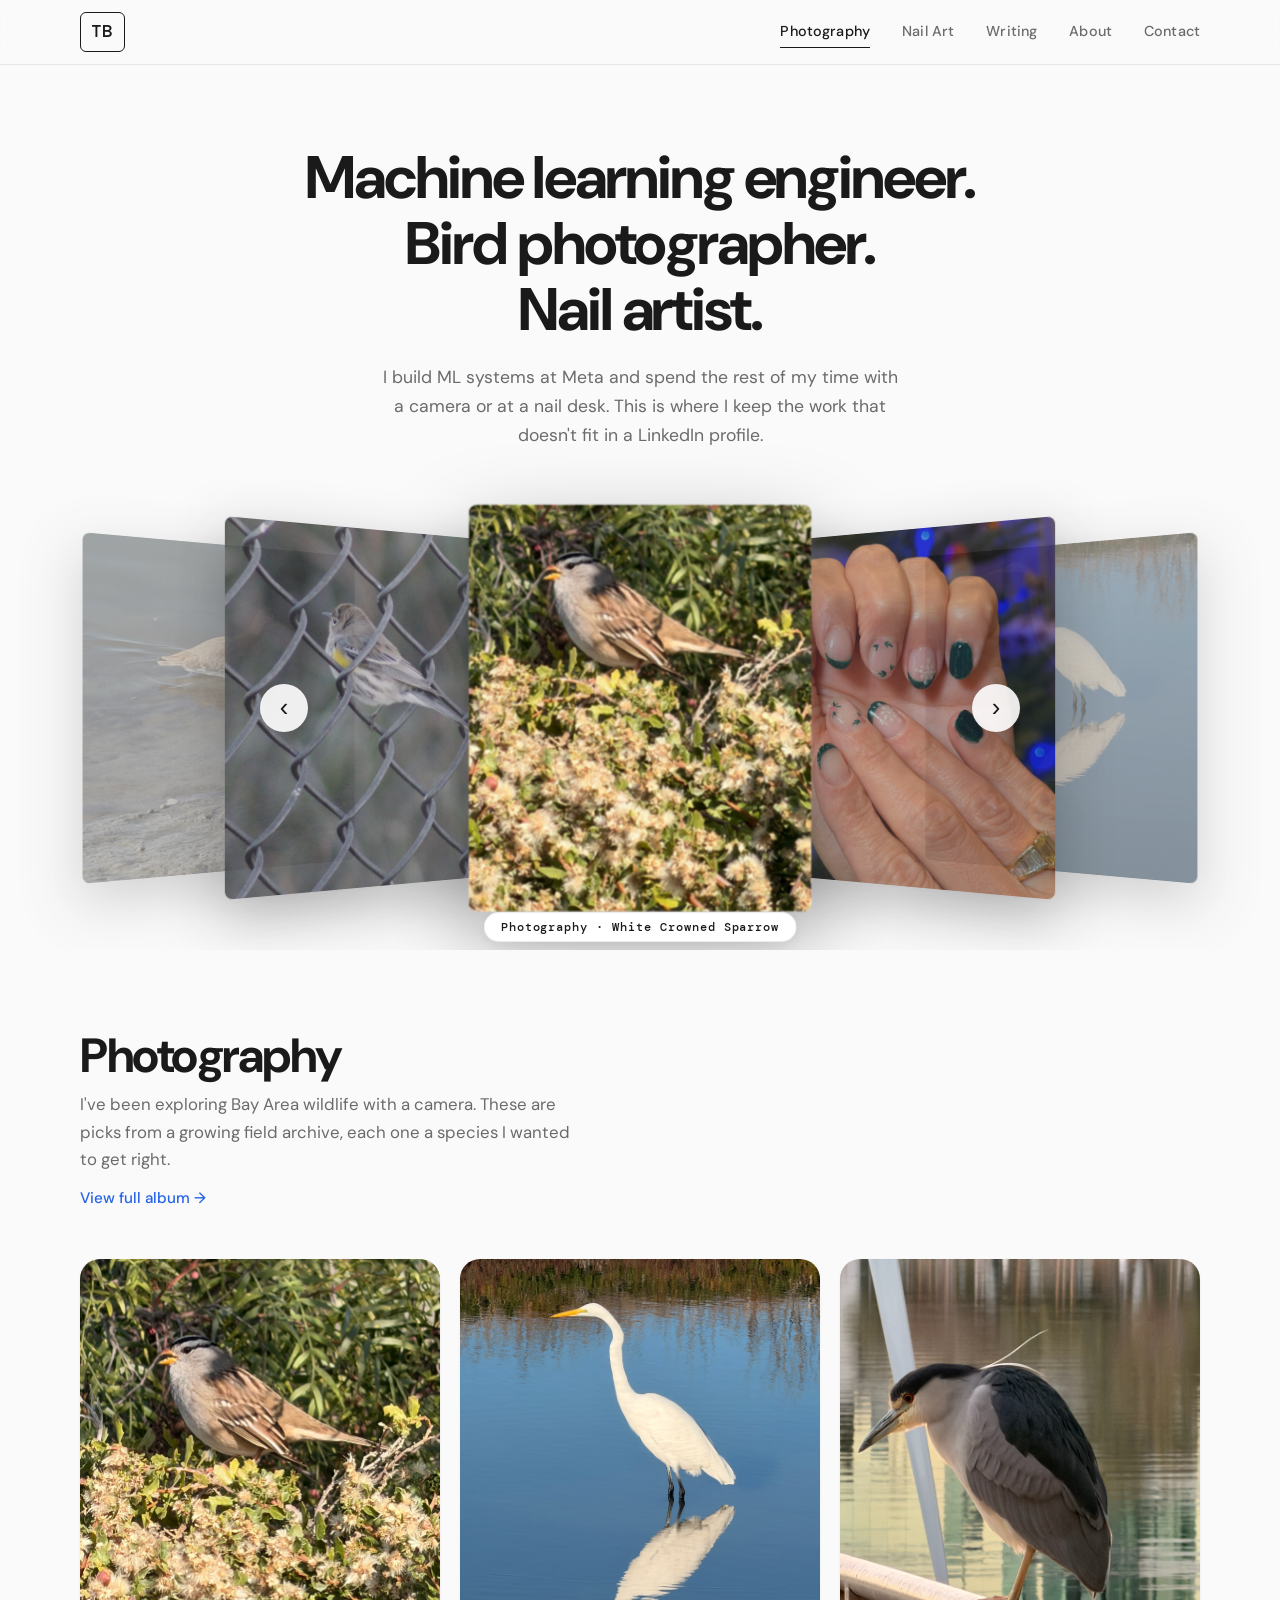
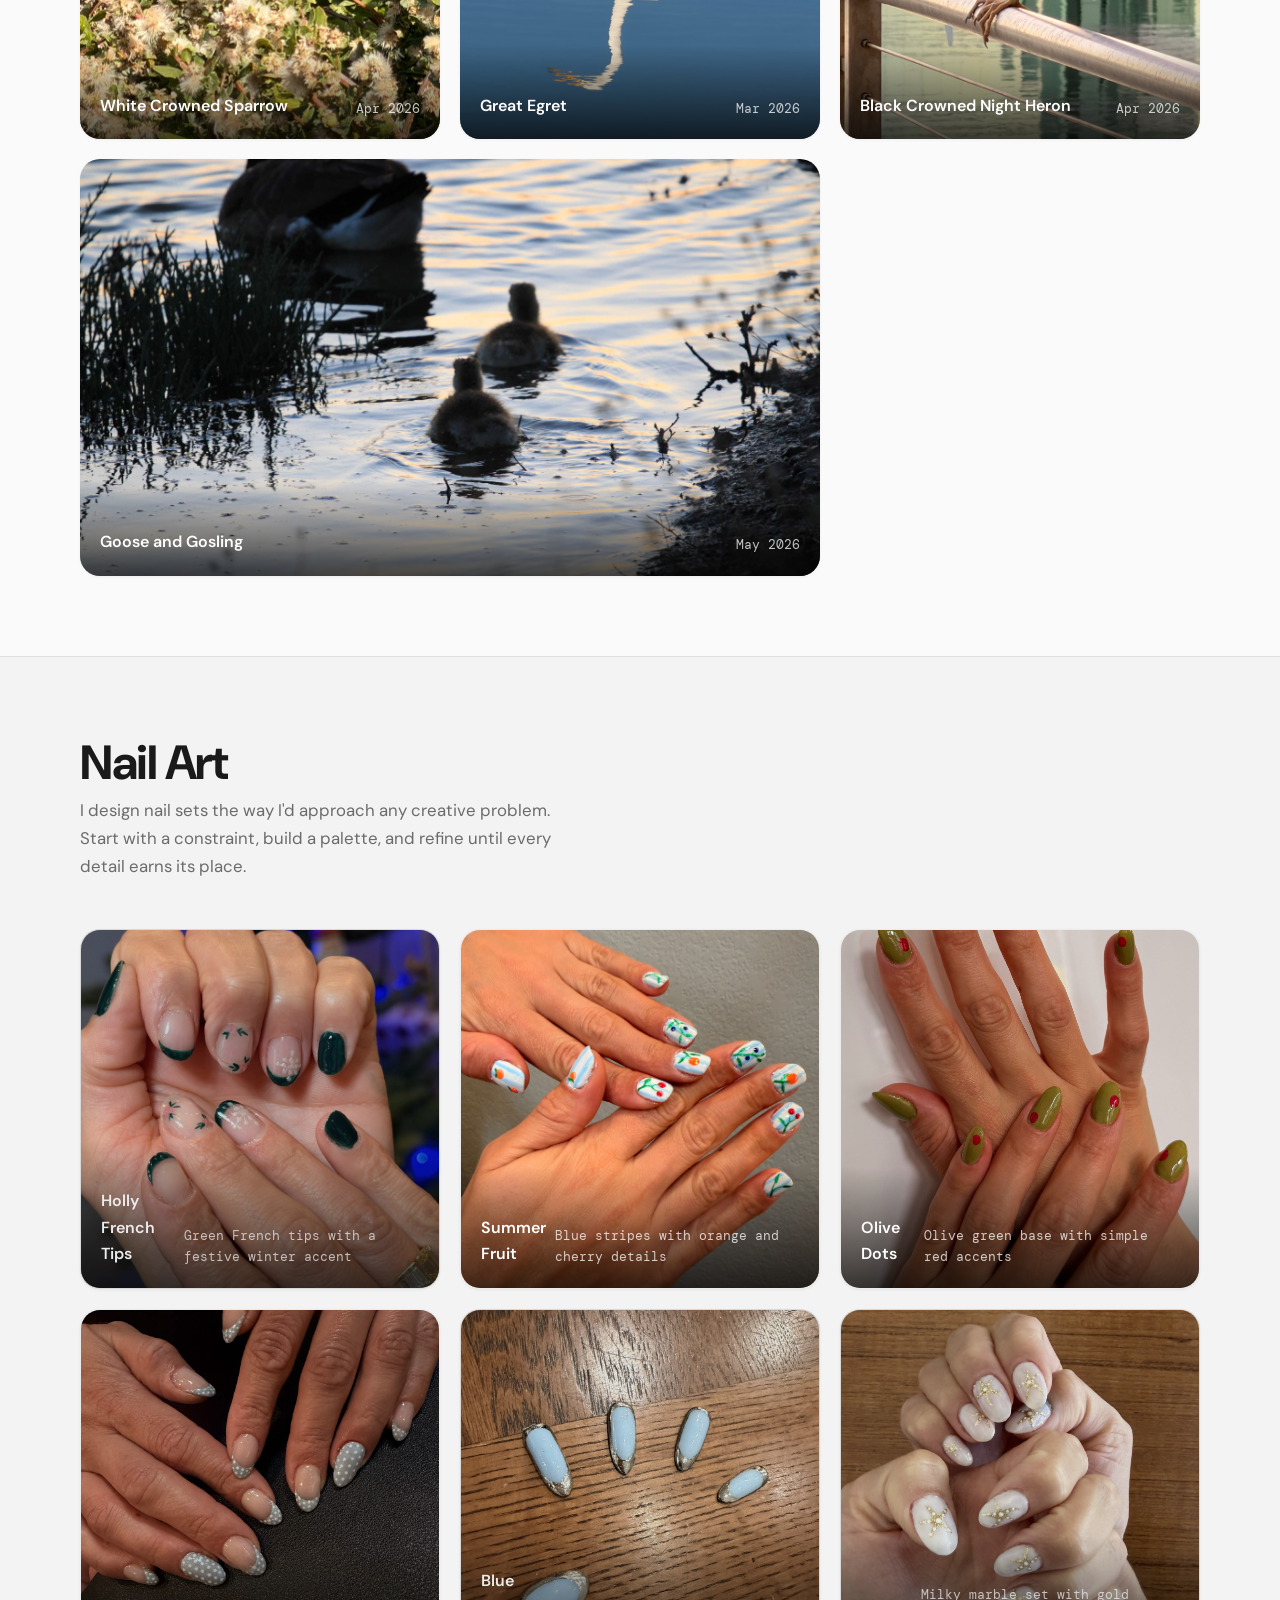
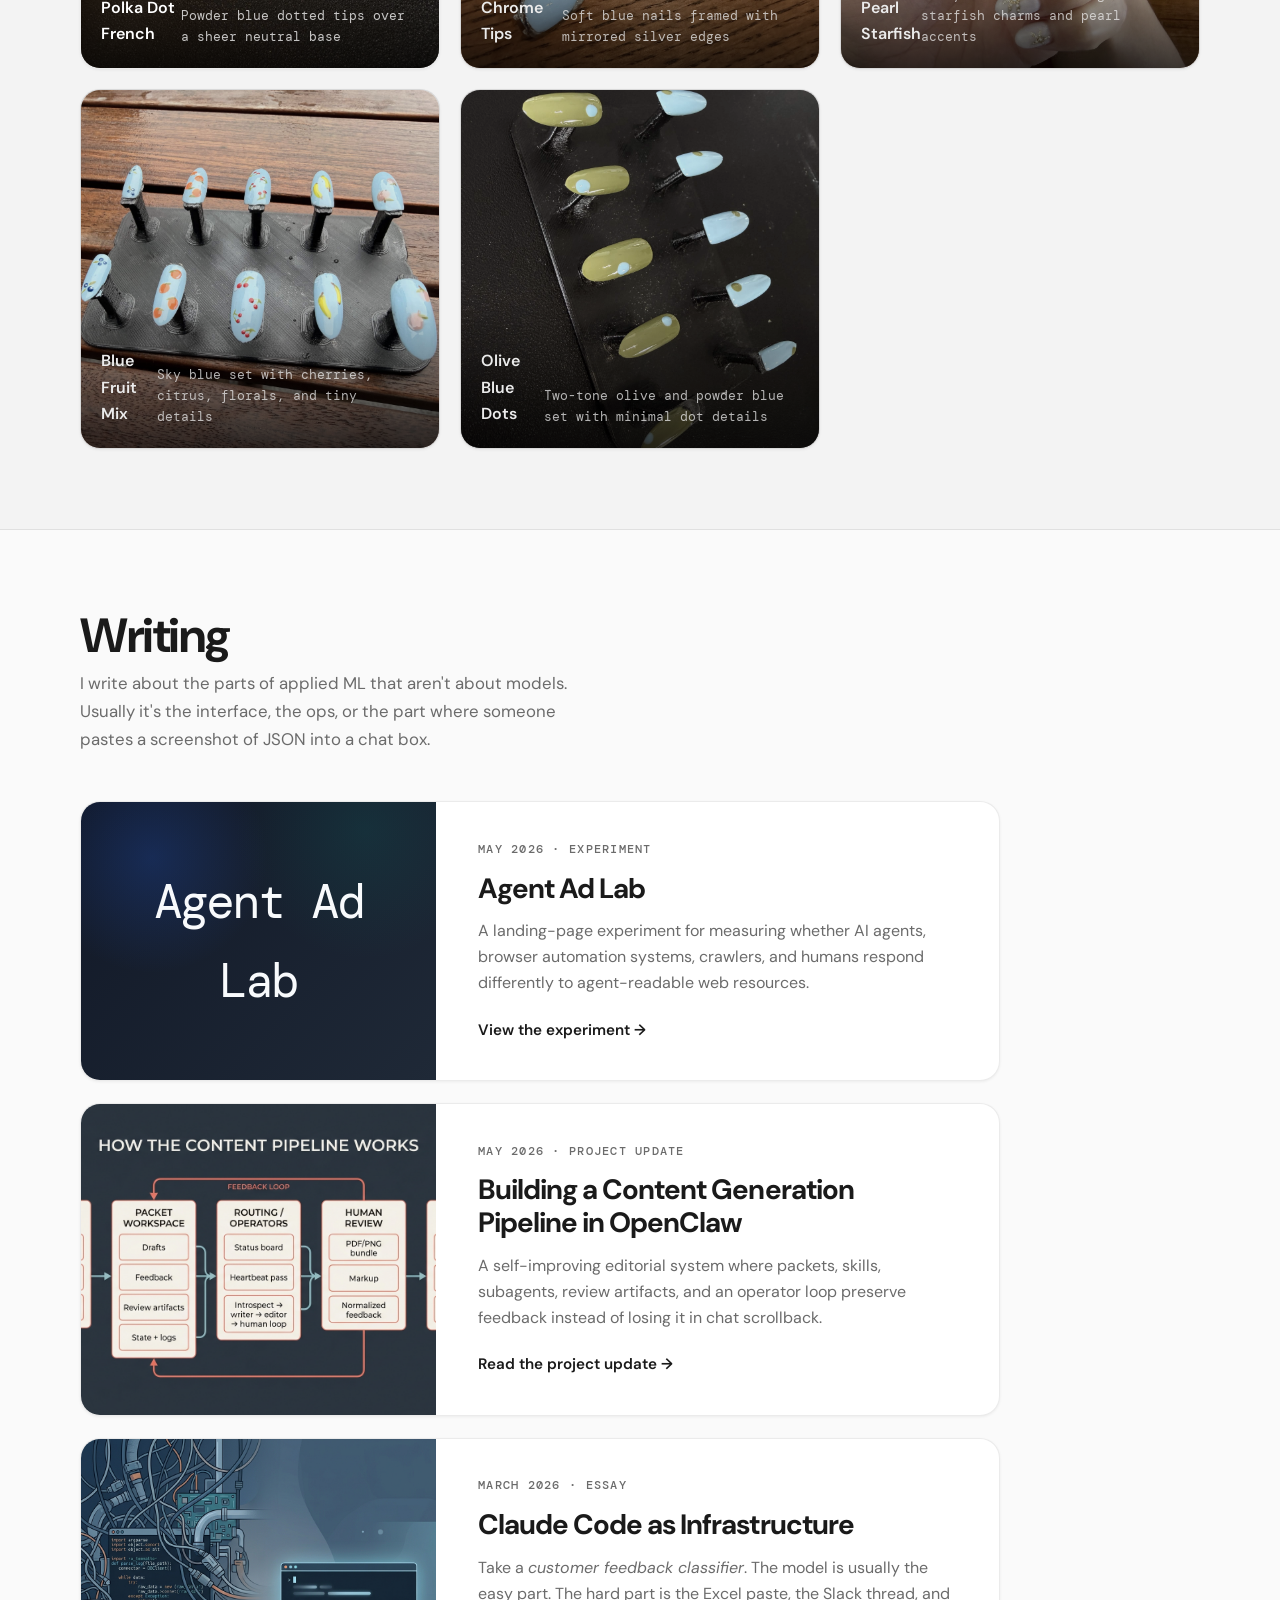
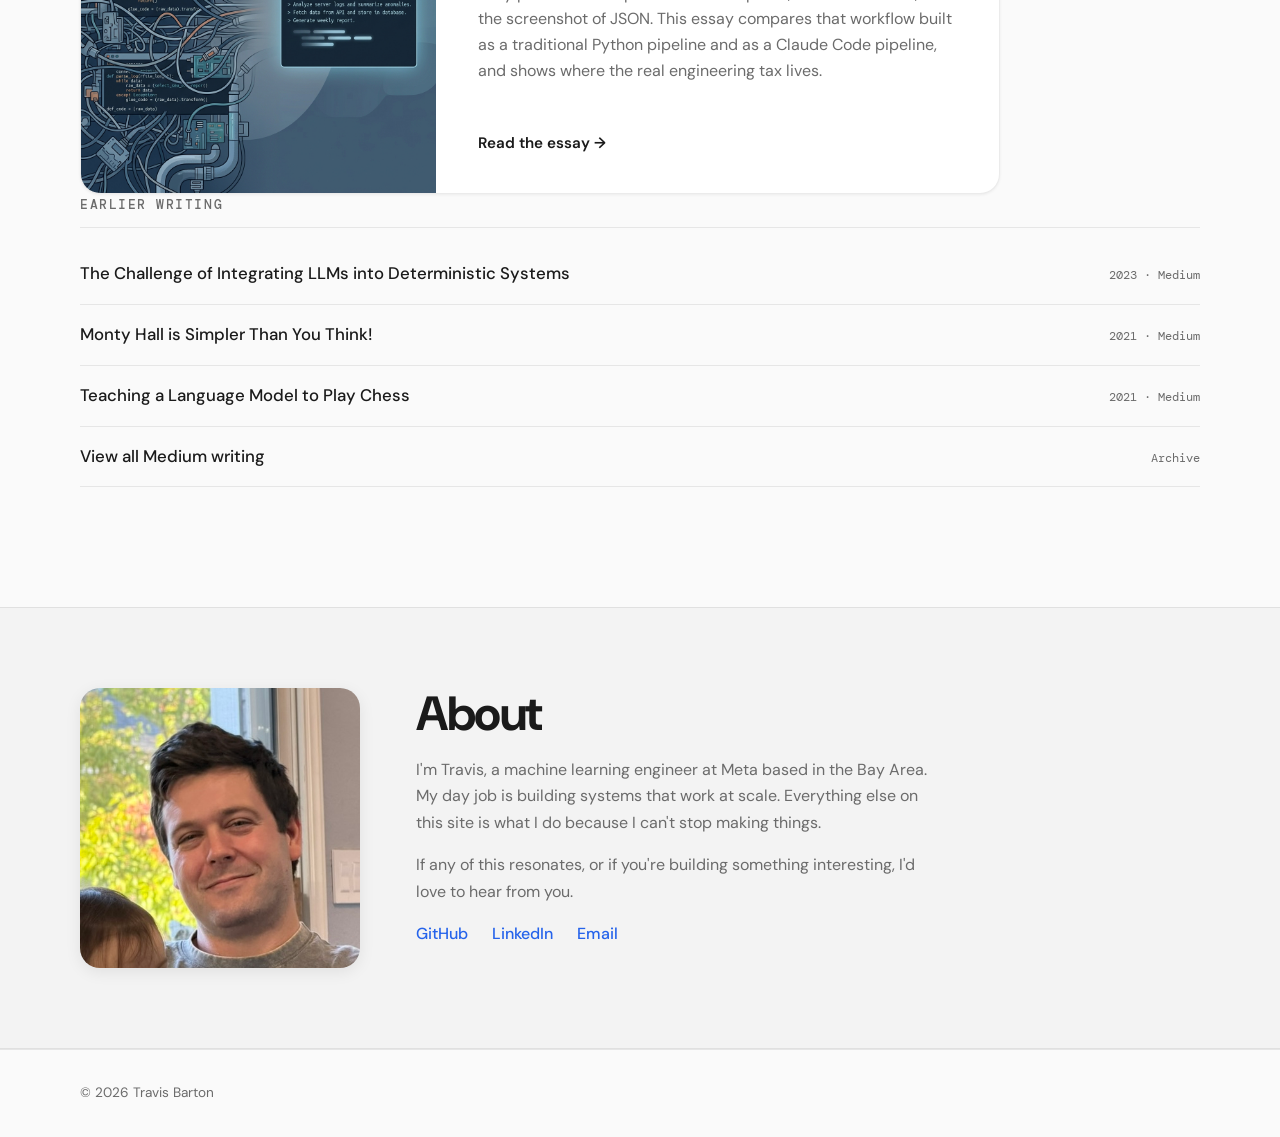
==== commit 1957c54d: "Add pearl starfish nail set" ====
--- a/index.html
+++ b/index.html
@@ -192,6 +192,13 @@
                         </figcaption>
                     </figure>
                     <figure class="nail-card">
+                        <img src="images/nails/pearl-starfish.jpg" alt="Milky white pearl marble nails with gold starfish charms" loading="lazy">
+                        <figcaption>
+                            <strong>Pearl Starfish</strong>
+                            <span>Milky marble set with gold starfish charms and pearl accents</span>
+                        </figcaption>
+                    </figure>
+                    <figure class="nail-card">
                         <img src="images/nails/blue-fruit-mix.jpg" alt="Sky blue nails with hand-painted fruit and floral accents" loading="lazy">
                         <figcaption>
                             <strong>Blue Fruit Mix</strong>
@@ -212,6 +219,7 @@
                         <img src="images/nails/pink-silver.jpg" alt="Silver Accents">
                         <img src="images/nails/polka-dot-french.jpg" alt="Polka Dot French">
                         <img src="images/nails/blue-chrome-tips.jpg" alt="Blue Chrome Tips">
+                        <img src="images/nails/pearl-starfish.jpg" alt="Pearl Starfish">
                         <img src="images/nails/blue-fruit-mix.jpg" alt="Blue Fruit Mix">
                         <img src="images/nails/olive-blue-dots.jpg" alt="Olive Blue Dots">
                     </div>
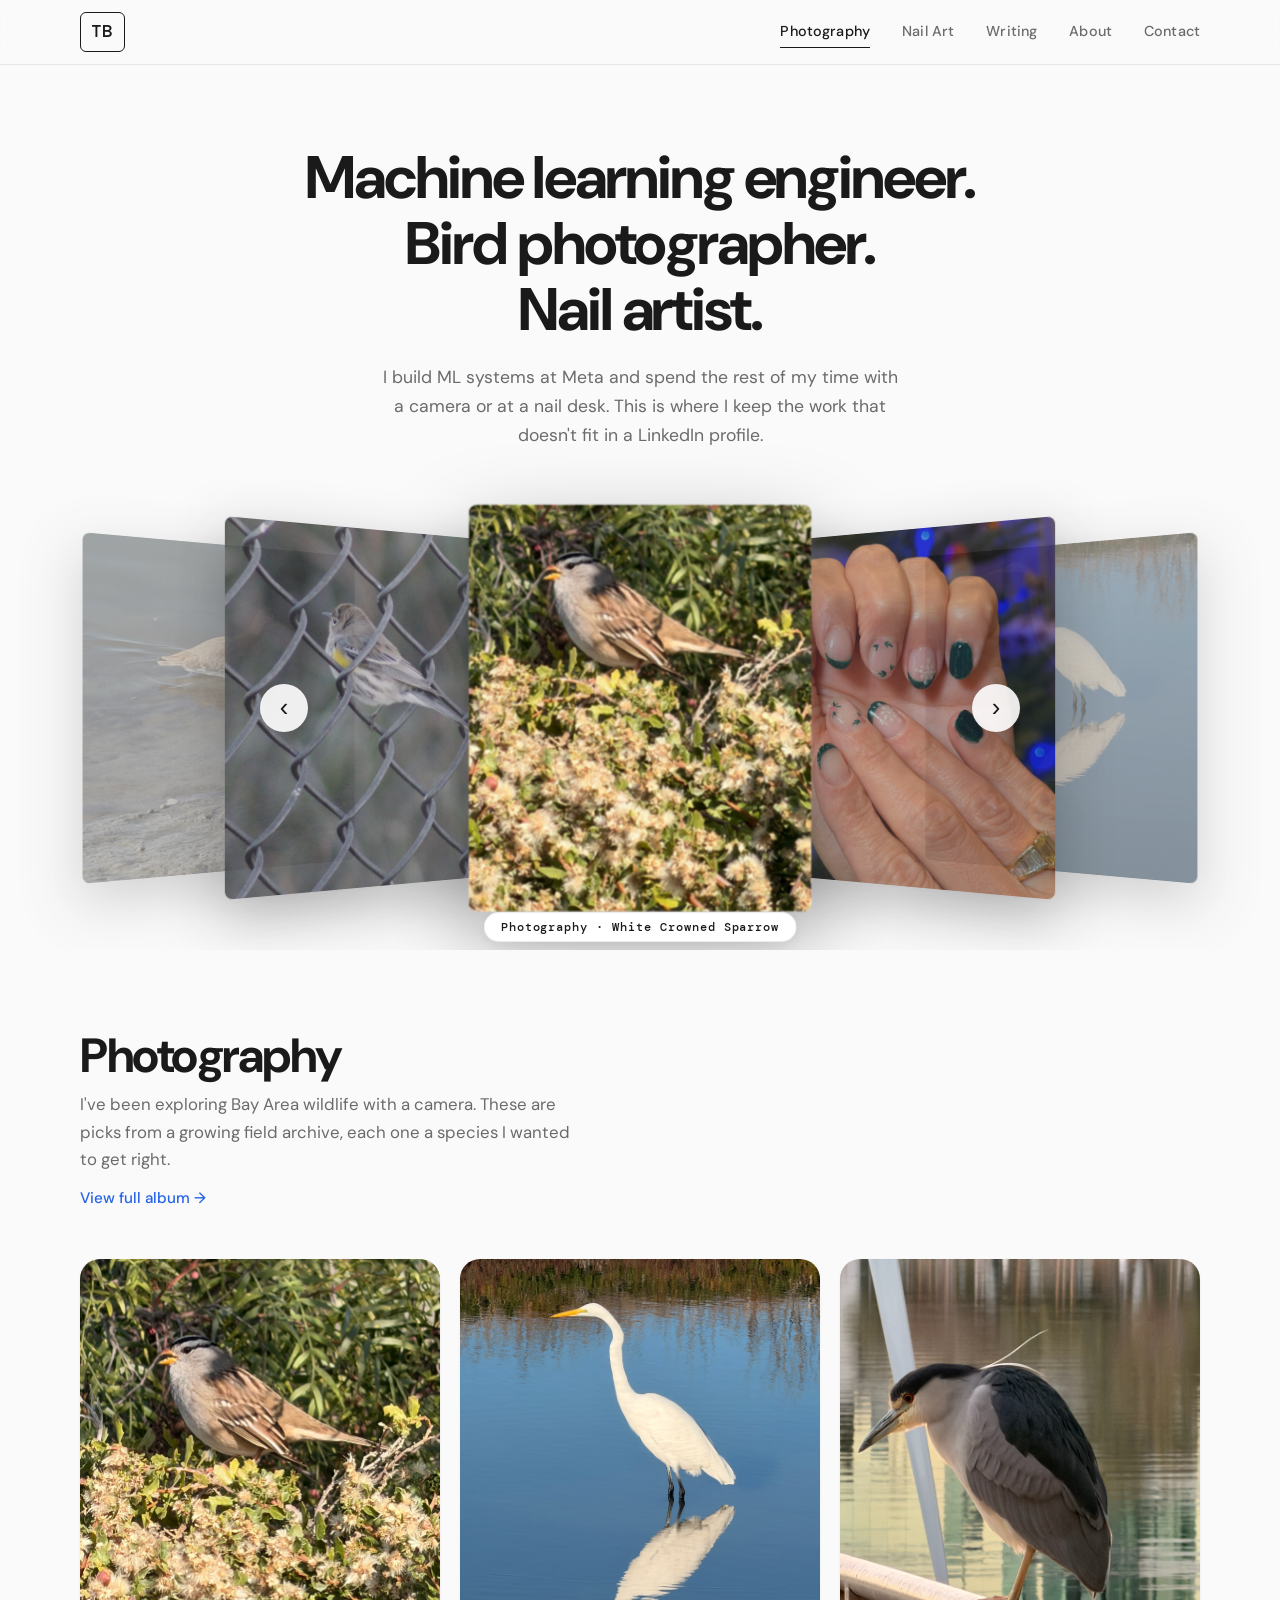
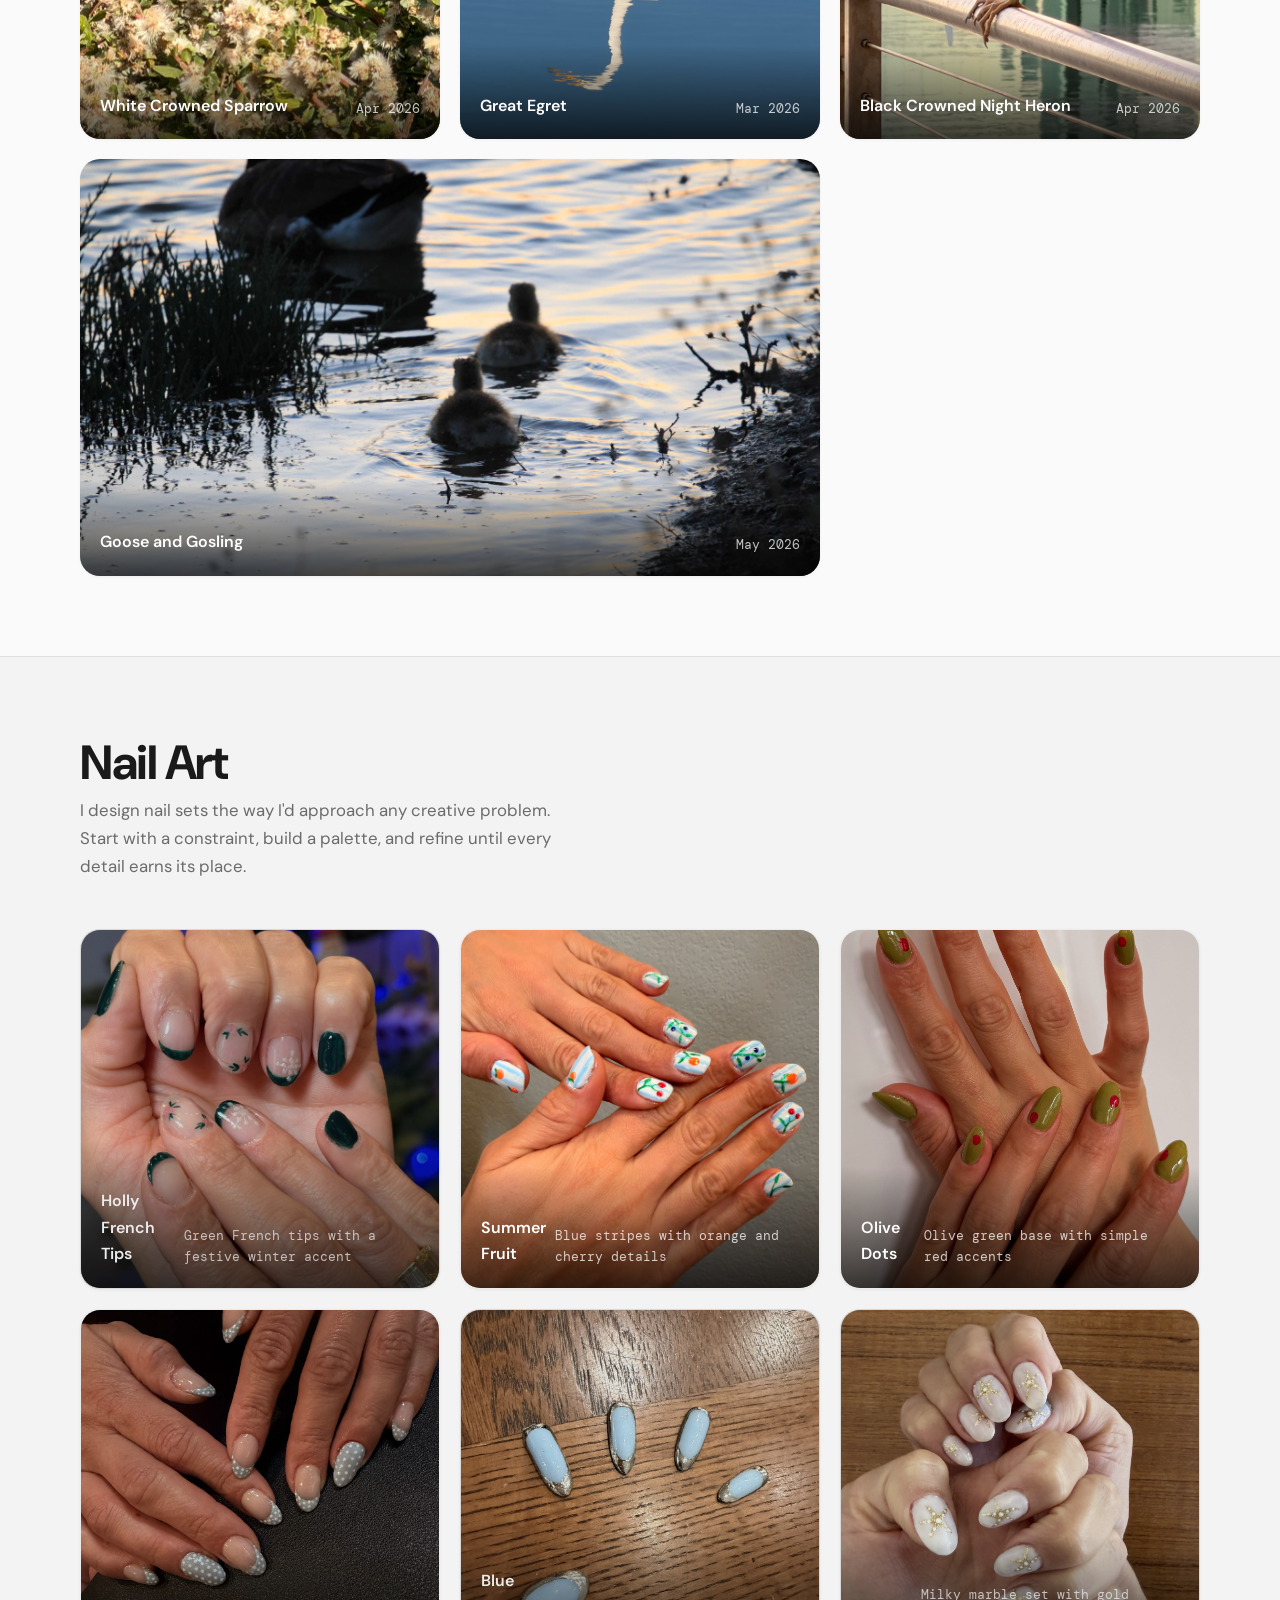
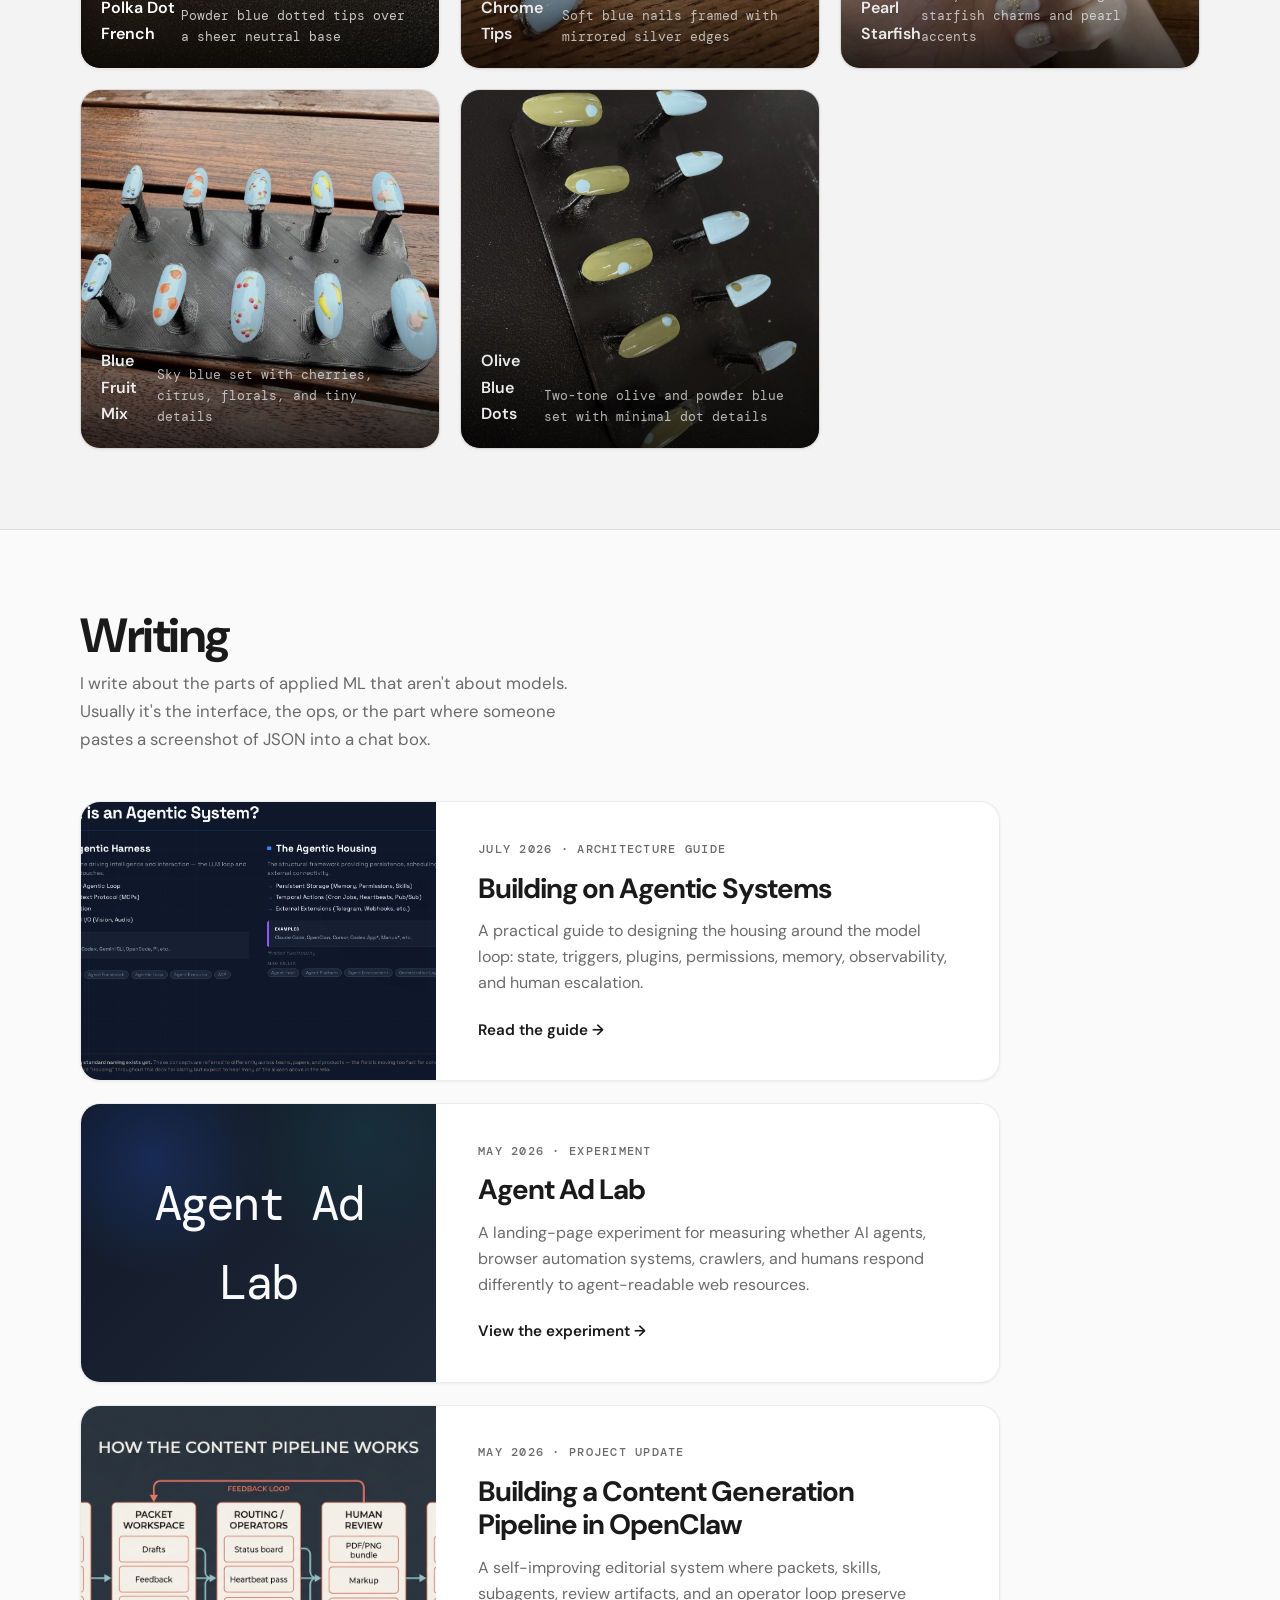
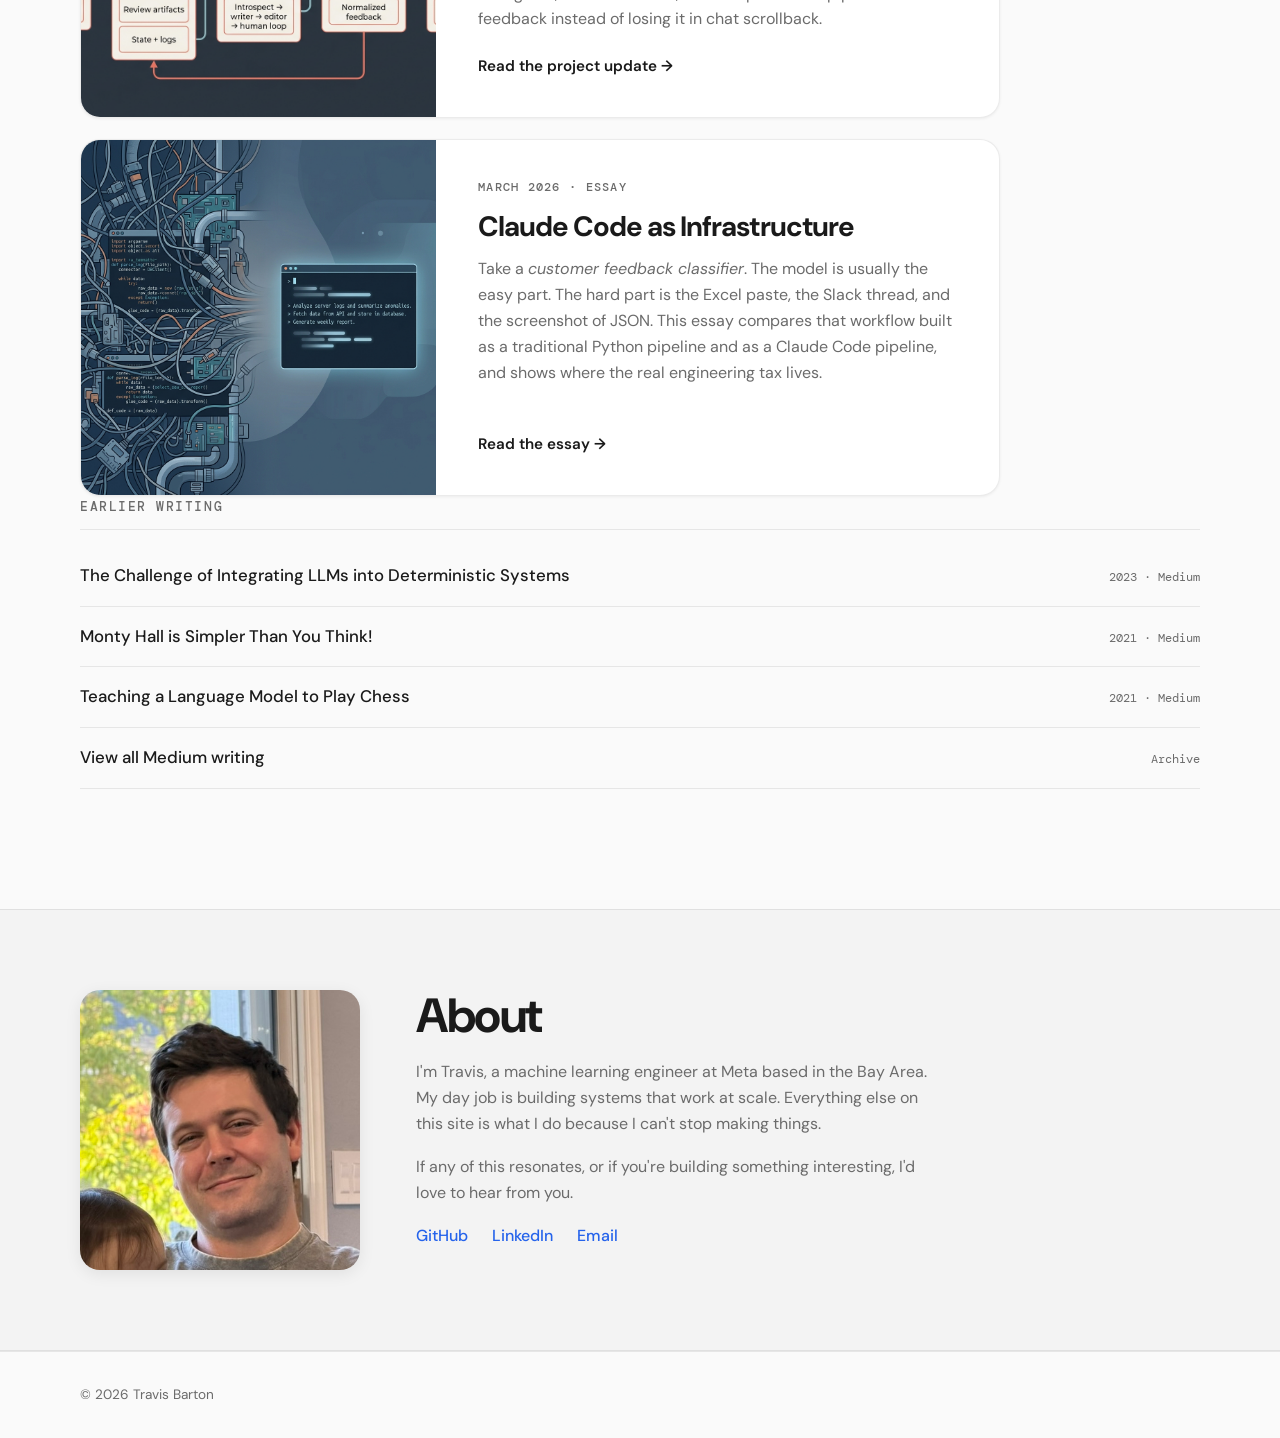
==== commit 26187b4f: "Publish agentic systems guide" ====
--- a/index.html
+++ b/index.html
@@ -235,6 +235,18 @@
                     <p class="section-desc">I write about the parts of applied ML that aren't about models. Usually it's the interface, the ops, or the part where someone pastes a screenshot of JSON into a chat box.</p>
                 </div>
 
+                <a href="building-on-agentic-systems.html" class="essay-card-link">
+                    <article class="essay-card">
+                        <img src="images/building-on-agentic-systems/slide-04.png" alt="Diagram comparing an agentic harness with agentic housing" class="essay-cover" loading="lazy">
+                        <div class="essay-card__body">
+                            <div class="essay-card__meta">July 2026 &middot; Architecture guide</div>
+                            <h3 class="essay-card__title">Building on Agentic Systems</h3>
+                            <p class="essay-card__excerpt">A practical guide to designing the housing around the model loop: state, triggers, plugins, permissions, memory, observability, and human escalation.</p>
+                            <span class="essay-card__link">Read the guide &rarr;</span>
+                        </div>
+                    </article>
+                </a>
+
                 <a href="agentic-ad-lab/" class="essay-card-link">
                     <article class="essay-card">
                         <div class="essay-cover essay-cover--text" aria-hidden="true">Agent Ad Lab</div>
--- a/styles.css
+++ b/styles.css
@@ -1485,6 +1485,142 @@
     color: var(--text-secondary);
 }
 
+.agentic-hero {
+    background: var(--bg-alt);
+    border-bottom: 1px solid var(--border);
+}
+
+.agentic-system-article {
+    padding-top: 3rem;
+}
+
+.agentic-system-article .tldr {
+    padding: 1.35rem 1.5rem;
+    border-left: 3px solid var(--accent);
+    background: var(--surface);
+    border-radius: 0 var(--radius) var(--radius) 0;
+    box-shadow: var(--shadow-sm);
+    margin-bottom: 2rem;
+}
+
+.agentic-system-article .label,
+.agentic-system-article .figure-meta span,
+.agentic-system-article .trigger-card span {
+    display: block;
+    font-family: var(--mono);
+    font-size: 0.72rem;
+    font-weight: 500;
+    letter-spacing: 0.11em;
+    text-transform: uppercase;
+    color: var(--text-secondary);
+}
+
+.agentic-system-article h2 {
+    font-size: clamp(1.75rem, 4vw, 2.5rem);
+    line-height: 1.1;
+    letter-spacing: -0.03em;
+    margin: 3rem 0 1rem;
+}
+
+.agentic-system-article h3 {
+    font-size: 1.25rem;
+    line-height: 1.2;
+    margin: 2rem 0 0.65rem;
+}
+
+.agentic-system-article p,
+.agentic-system-article li,
+.agentic-system-article td {
+    color: var(--text-secondary);
+}
+
+.agentic-system-article p {
+    margin-bottom: 1rem;
+}
+
+.agentic-system-article ul,
+.agentic-system-article ol {
+    padding-left: 1.25rem;
+    margin: 1rem 0 1.35rem;
+}
+
+.agentic-system-article li {
+    margin-bottom: 0.4rem;
+}
+
+.agentic-system-article code {
+    font-family: var(--mono);
+    padding: 0.1rem 0.35rem;
+    background: var(--bg-alt);
+    border: 1px solid var(--border);
+    border-radius: 4px;
+    font-size: 0.9em;
+}
+
+.figure-card {
+    margin: 2rem 0;
+    padding: 1rem;
+    background: var(--surface);
+    border: 1px solid var(--border);
+    border-radius: var(--radius-lg);
+    box-shadow: var(--shadow-sm);
+}
+
+.figure-card img {
+    width: 100%;
+    border-radius: var(--radius);
+    border: 1px solid var(--border);
+    background: #fff;
+}
+
+.figure-meta {
+    display: flex;
+    justify-content: space-between;
+    gap: 1rem;
+    align-items: baseline;
+    margin-bottom: 0.8rem;
+}
+
+.figure-card figcaption,
+.figure-card .caption {
+    margin: 0.85rem 0 0;
+    color: var(--text-secondary);
+    font-size: 0.95rem;
+}
+
+.trigger-grid {
+    display: grid;
+    grid-template-columns: repeat(4, minmax(0, 1fr));
+    gap: 0.85rem;
+}
+
+.trigger-card {
+    min-height: 180px;
+    padding: 1rem;
+    background: var(--bg-alt);
+    border: 1px solid var(--border);
+    border-top: 4px solid var(--accent);
+    border-radius: var(--radius);
+}
+
+.trigger-card h4 {
+    font-size: 1.05rem;
+    line-height: 1.15;
+    margin: 0.55rem 0;
+}
+
+.trigger-card p {
+    font-size: 0.92rem;
+    line-height: 1.5;
+}
+
+.trigger-card small {
+    display: block;
+    color: var(--text-secondary);
+    font-family: var(--mono);
+    font-size: 0.72rem;
+}
+
 .video-placeholder {
     margin-top: 2rem;
     padding: 1.25rem;
@@ -1564,6 +1700,14 @@
     }
 
     .article-grid {
+        grid-template-columns: 1fr;
+    }
+
+    .figure-meta {
+        display: block;
+    }
+
+    .trigger-grid {
         grid-template-columns: 1fr;
     }
 
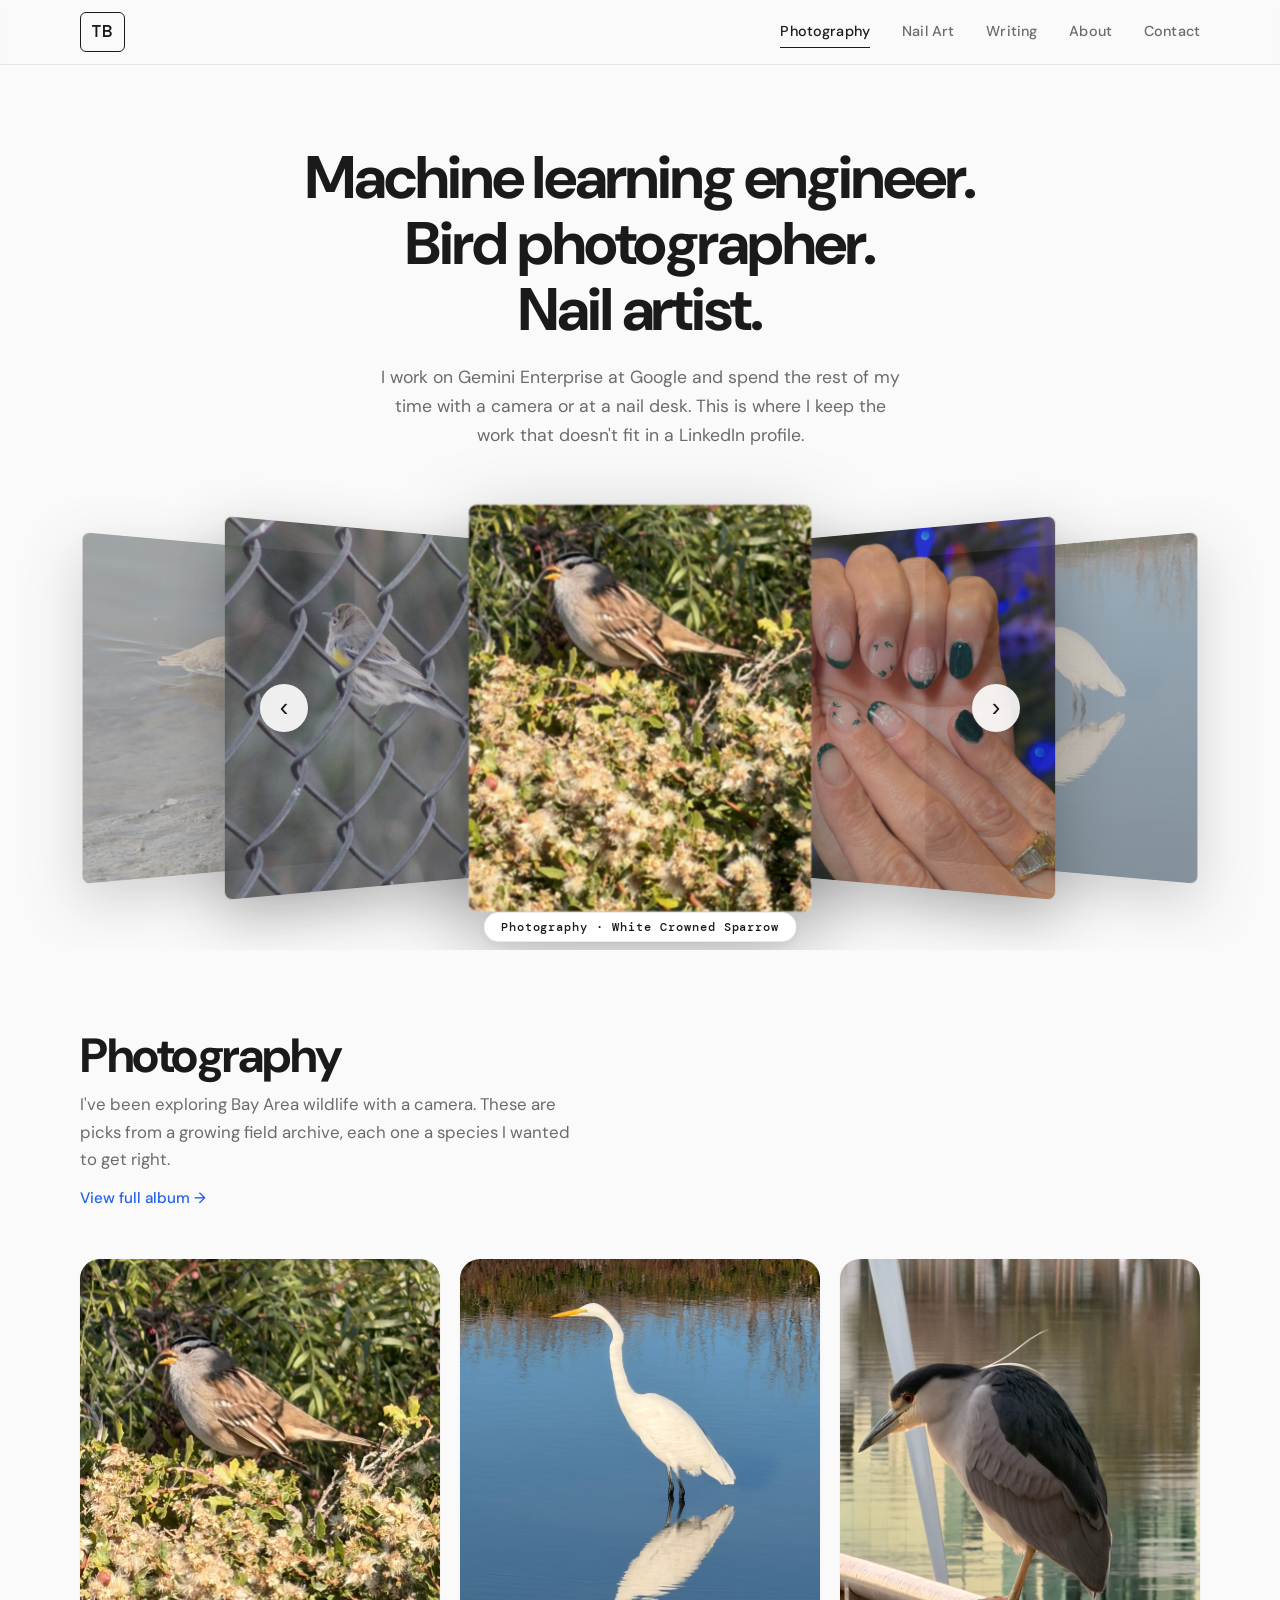
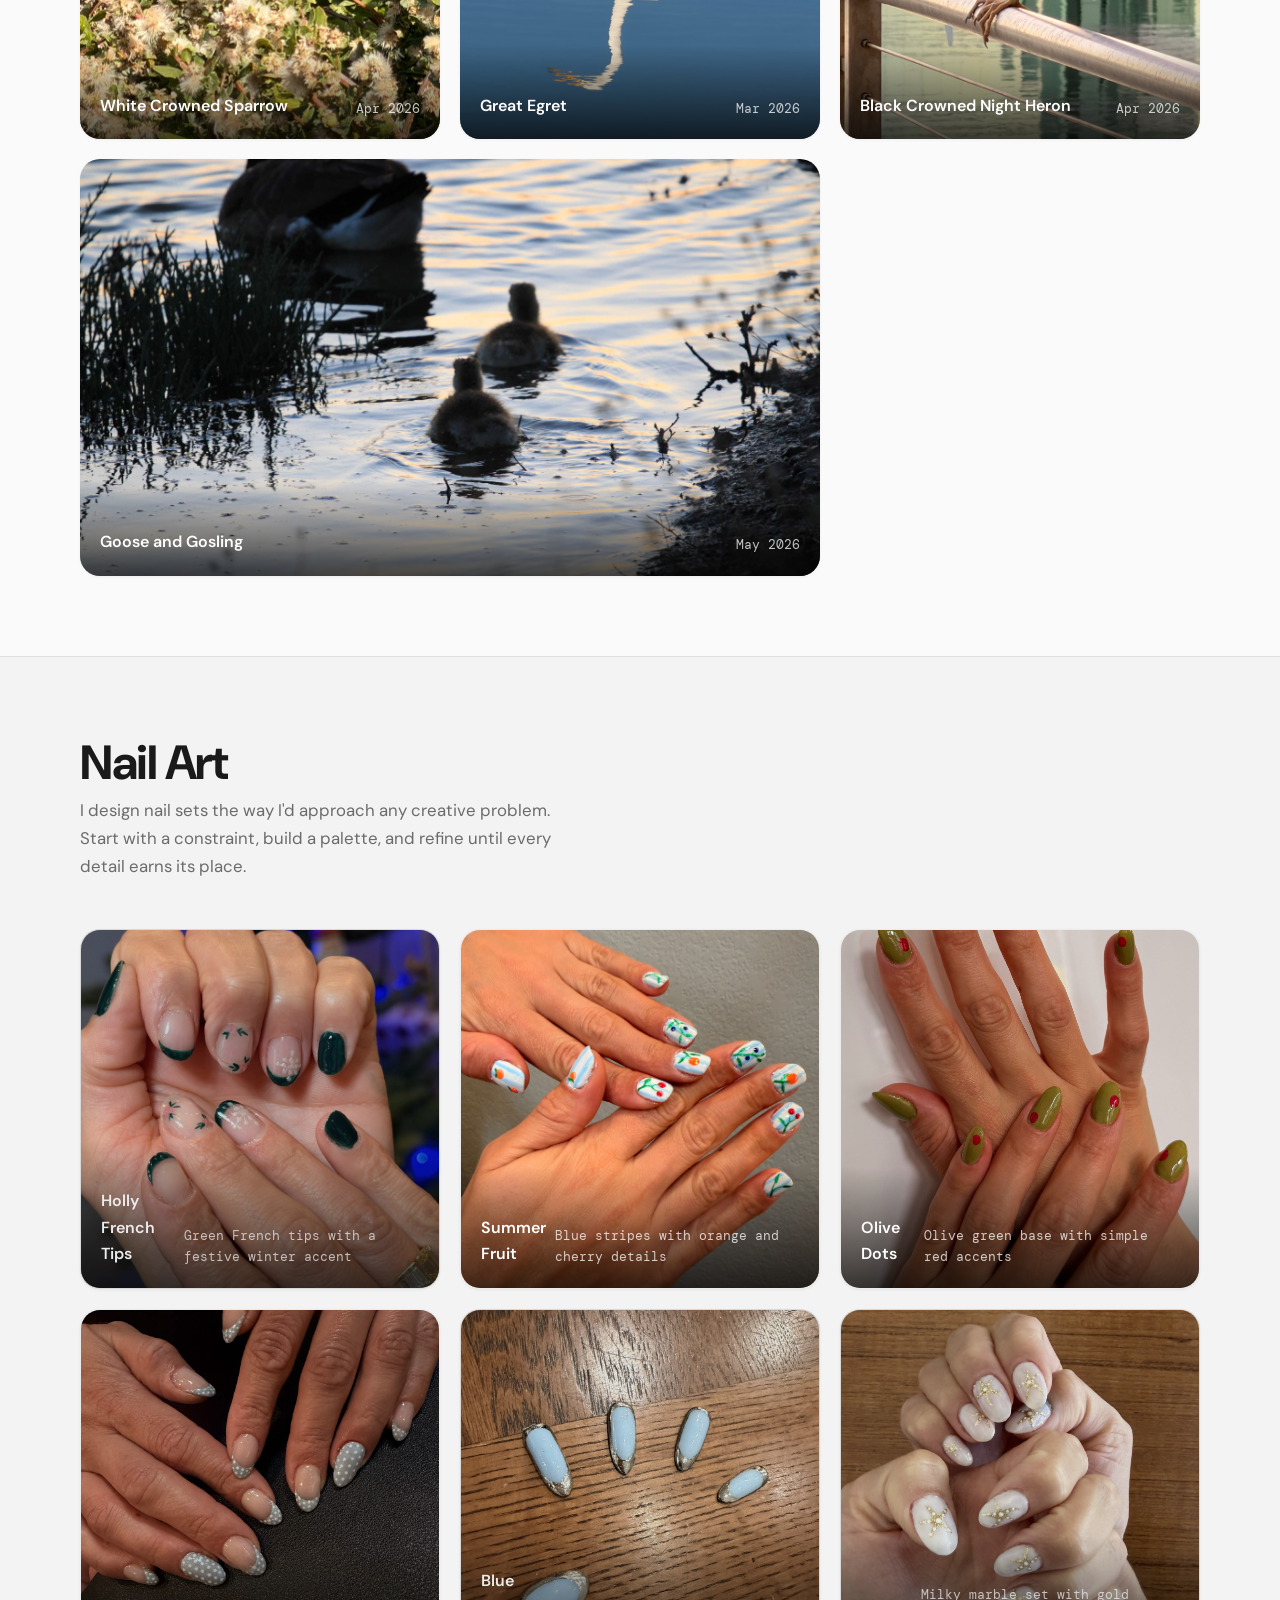
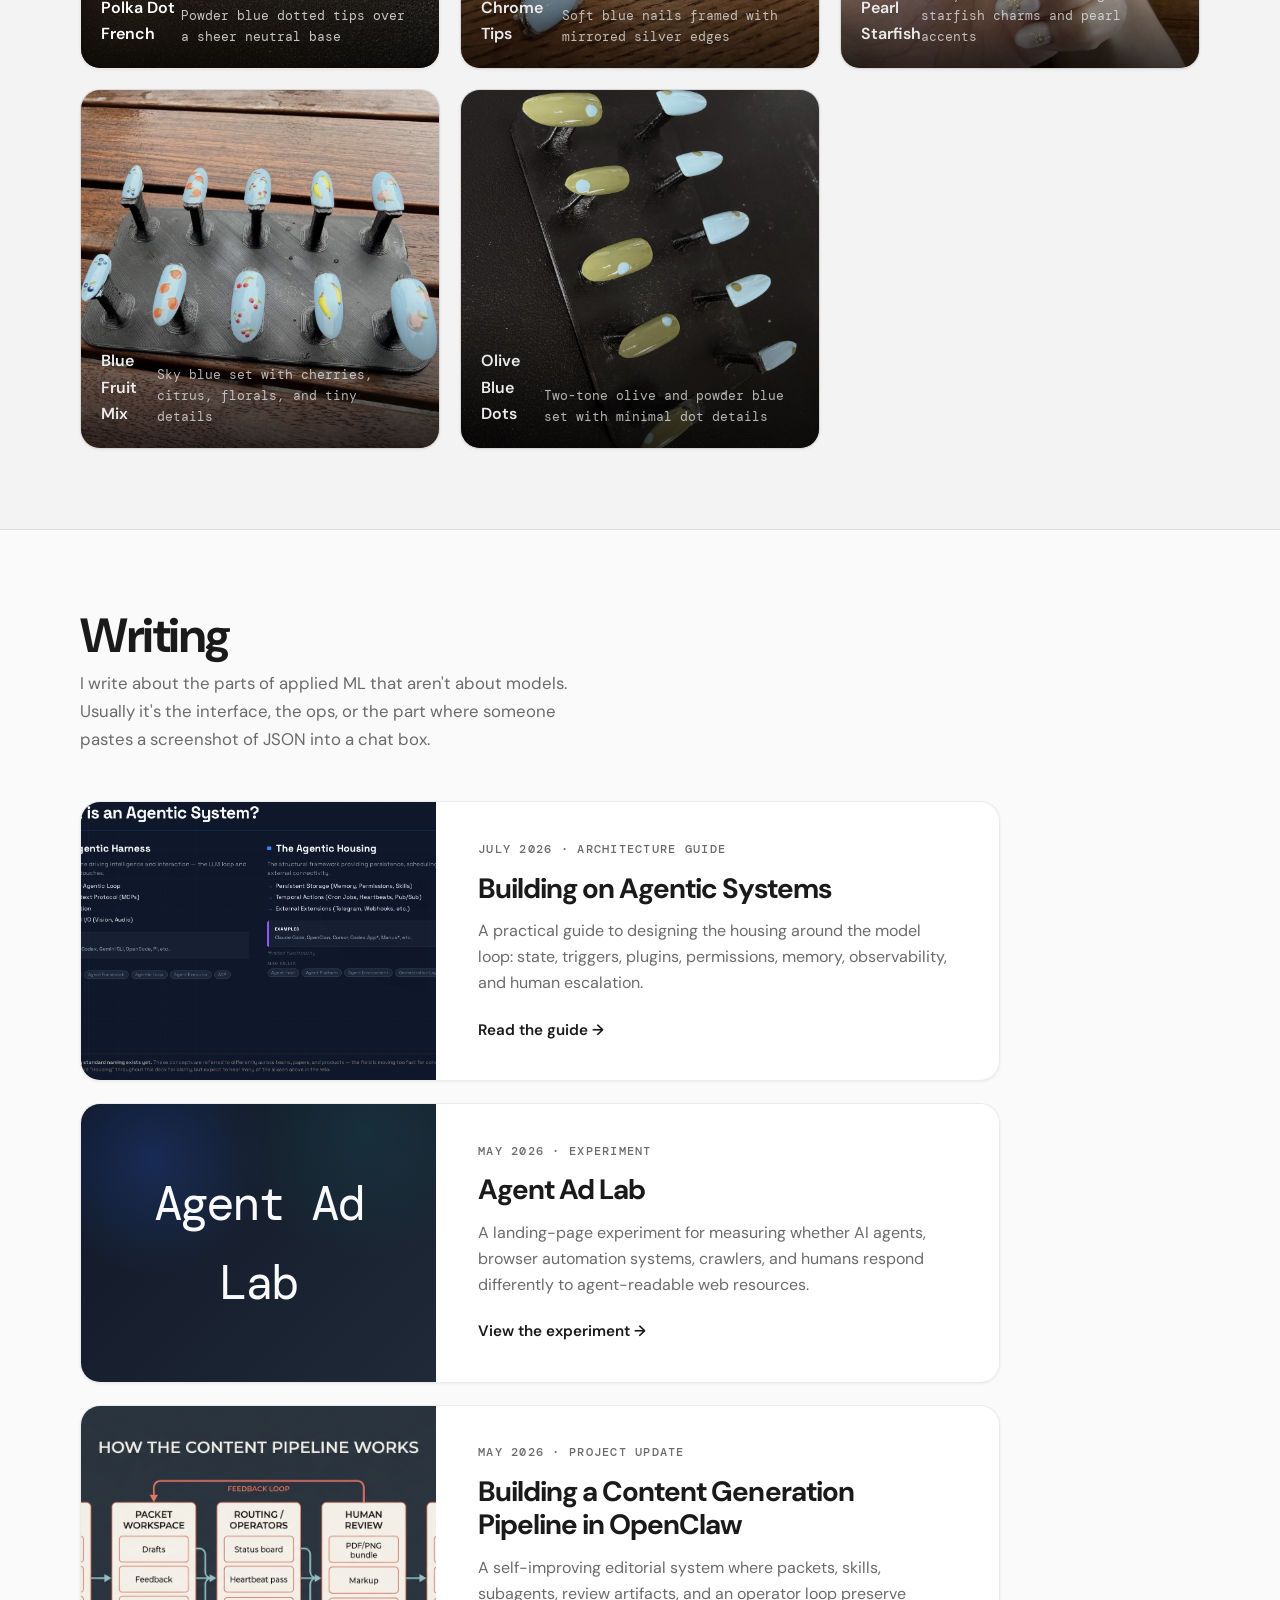
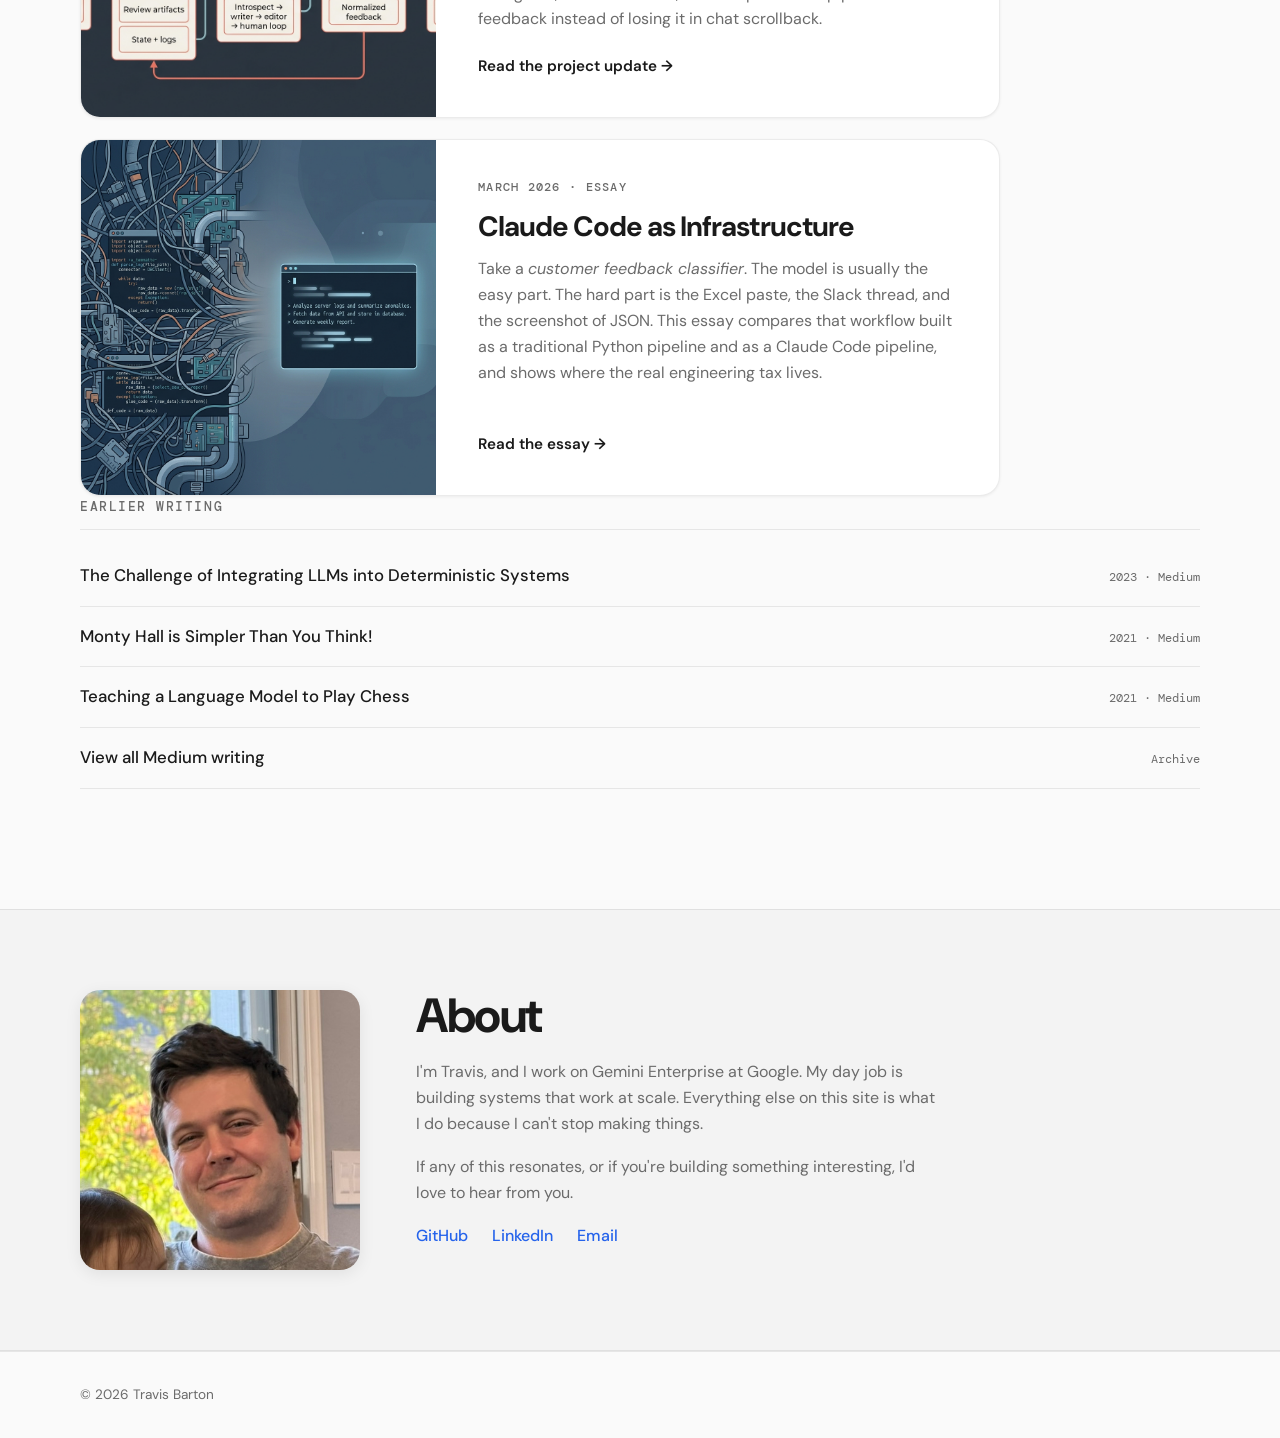
==== commit 7e5c740e: "Update Google Gemini Enterprise role" ====
--- a/index.html
+++ b/index.html
@@ -3,11 +3,11 @@
 <head>
     <meta charset="UTF-8">
     <meta name="viewport" content="width=device-width, initial-scale=1.0">
-    <meta name="description" content="Travis Barton: ML engineer at Meta, bird photographer, nail artist, and writer on applied AI.">
+    <meta name="description" content="Travis Barton works on Gemini Enterprise at Google and is a bird photographer, nail artist, and writer on applied AI.">
     <meta property="og:type" content="website">
     <meta property="og:url" content="https://www.travisbarton.com/">
     <meta property="og:title" content="Travis Barton | Engineer, Photographer, Artist">
-    <meta property="og:description" content="ML engineer at Meta who photographs birds, designs nail art, and writes about the human side of building technology.">
+    <meta property="og:description" content="Works on Gemini Enterprise at Google, photographs birds, designs nail art, and writes about the human side of building technology.">
     <meta property="og:image" content="https://www.travisbarton.com/favicon/android-chrome-512x512.png">
     <meta name="twitter:card" content="summary">
     <title>Travis Barton</title>
@@ -44,7 +44,7 @@
             <div class="container">
                 <div class="hero-text">
                     <h1 class="hero-title">Machine learning engineer.<br>Bird photographer.<br>Nail artist.</h1>
-                    <p class="hero-sub">I build ML systems at Meta and spend the rest of my time with a camera or at a nail desk. This is where I keep the work that doesn't fit in a LinkedIn profile.</p>
+                    <p class="hero-sub">I work on Gemini Enterprise at Google and spend the rest of my time with a camera or at a nail desk. This is where I keep the work that doesn't fit in a LinkedIn profile.</p>
                 </div>
             </div>
             <div class="coverflow" aria-label="Featured photography and nail art">
@@ -313,7 +313,7 @@
                 </div>
                 <div class="about-content">
                     <h2>About</h2>
-                    <p>I'm Travis, a machine learning engineer at Meta based in the Bay Area. My day job is building systems that work at scale. Everything else on this site is what I do because I can't stop making things.</p>
+                    <p>I'm Travis, and I work on Gemini Enterprise at Google. My day job is building systems that work at scale. Everything else on this site is what I do because I can't stop making things.</p>
                     <p>If any of this resonates, or if you're building something interesting, I'd love to hear from you.</p>
                     <div class="about-links">
                         <a href="https://github.com/Travis-Barton" target="_blank" rel="noopener noreferrer">GitHub</a>
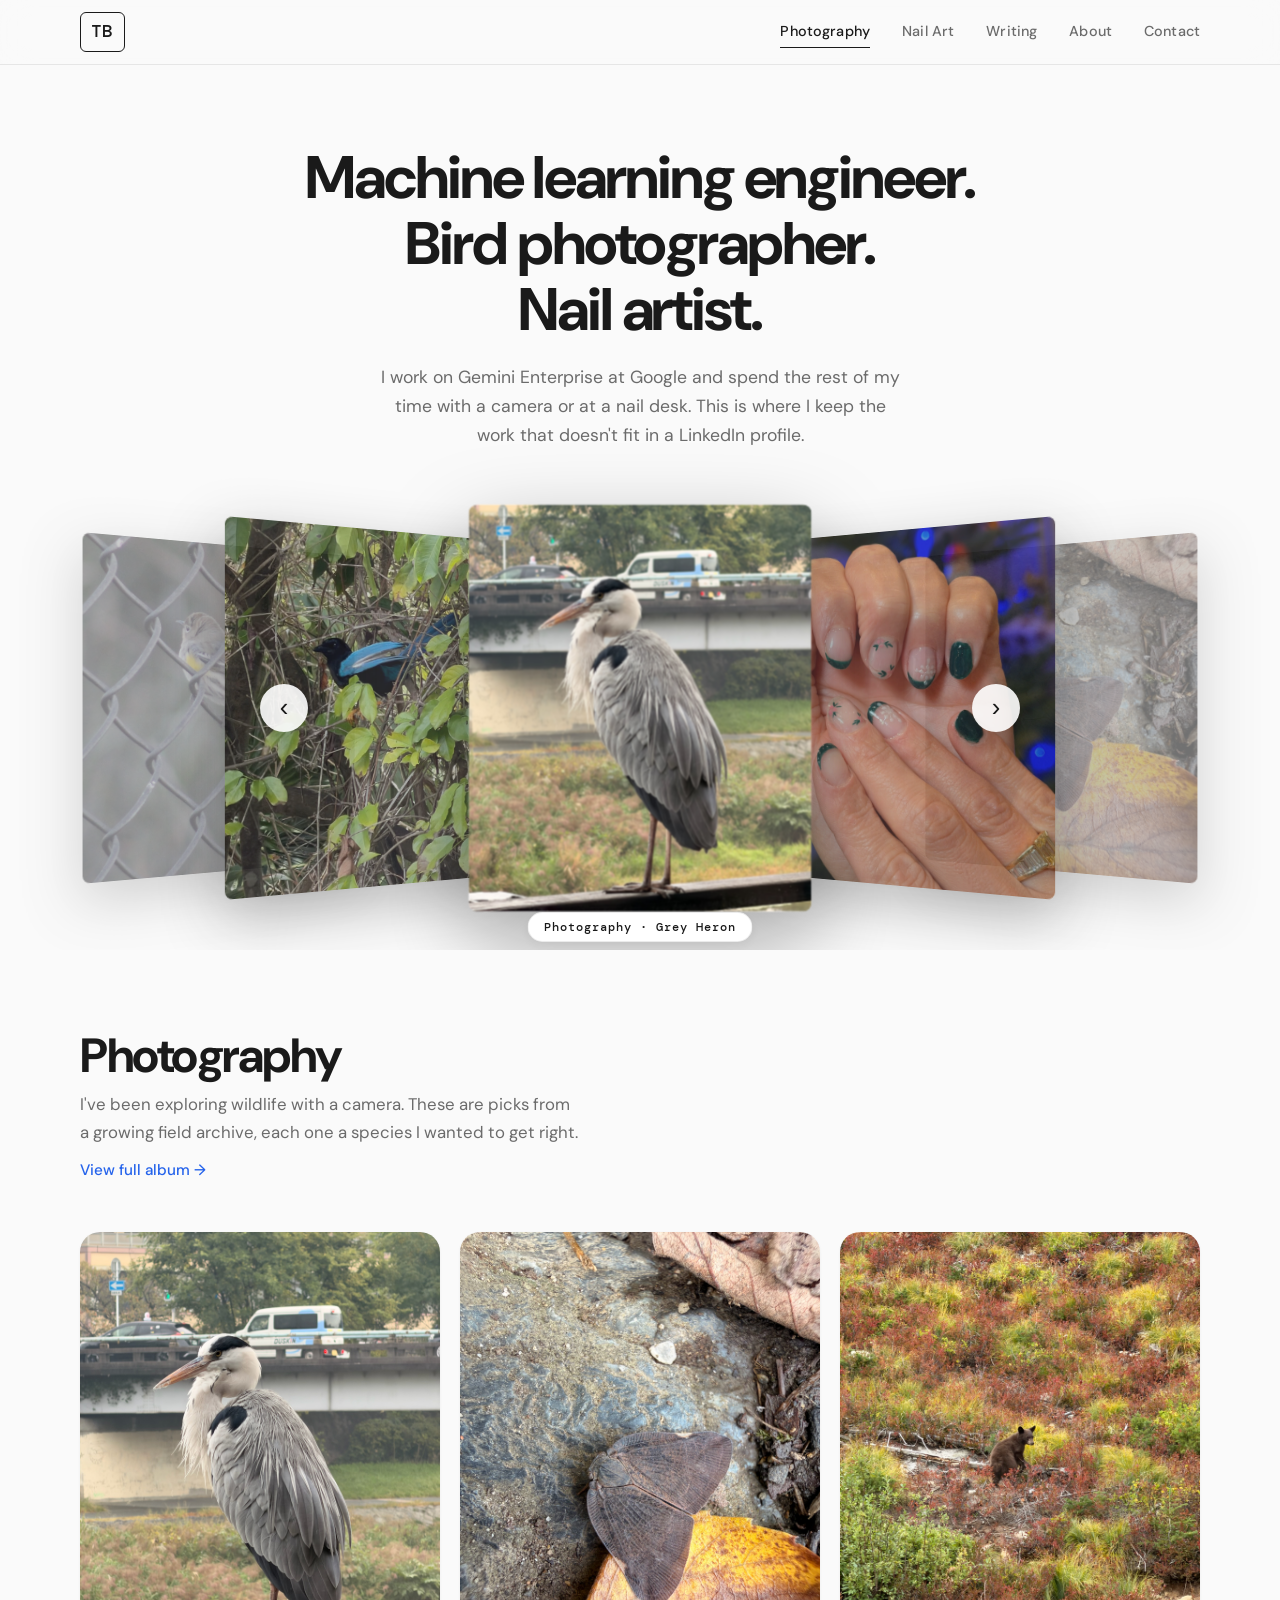
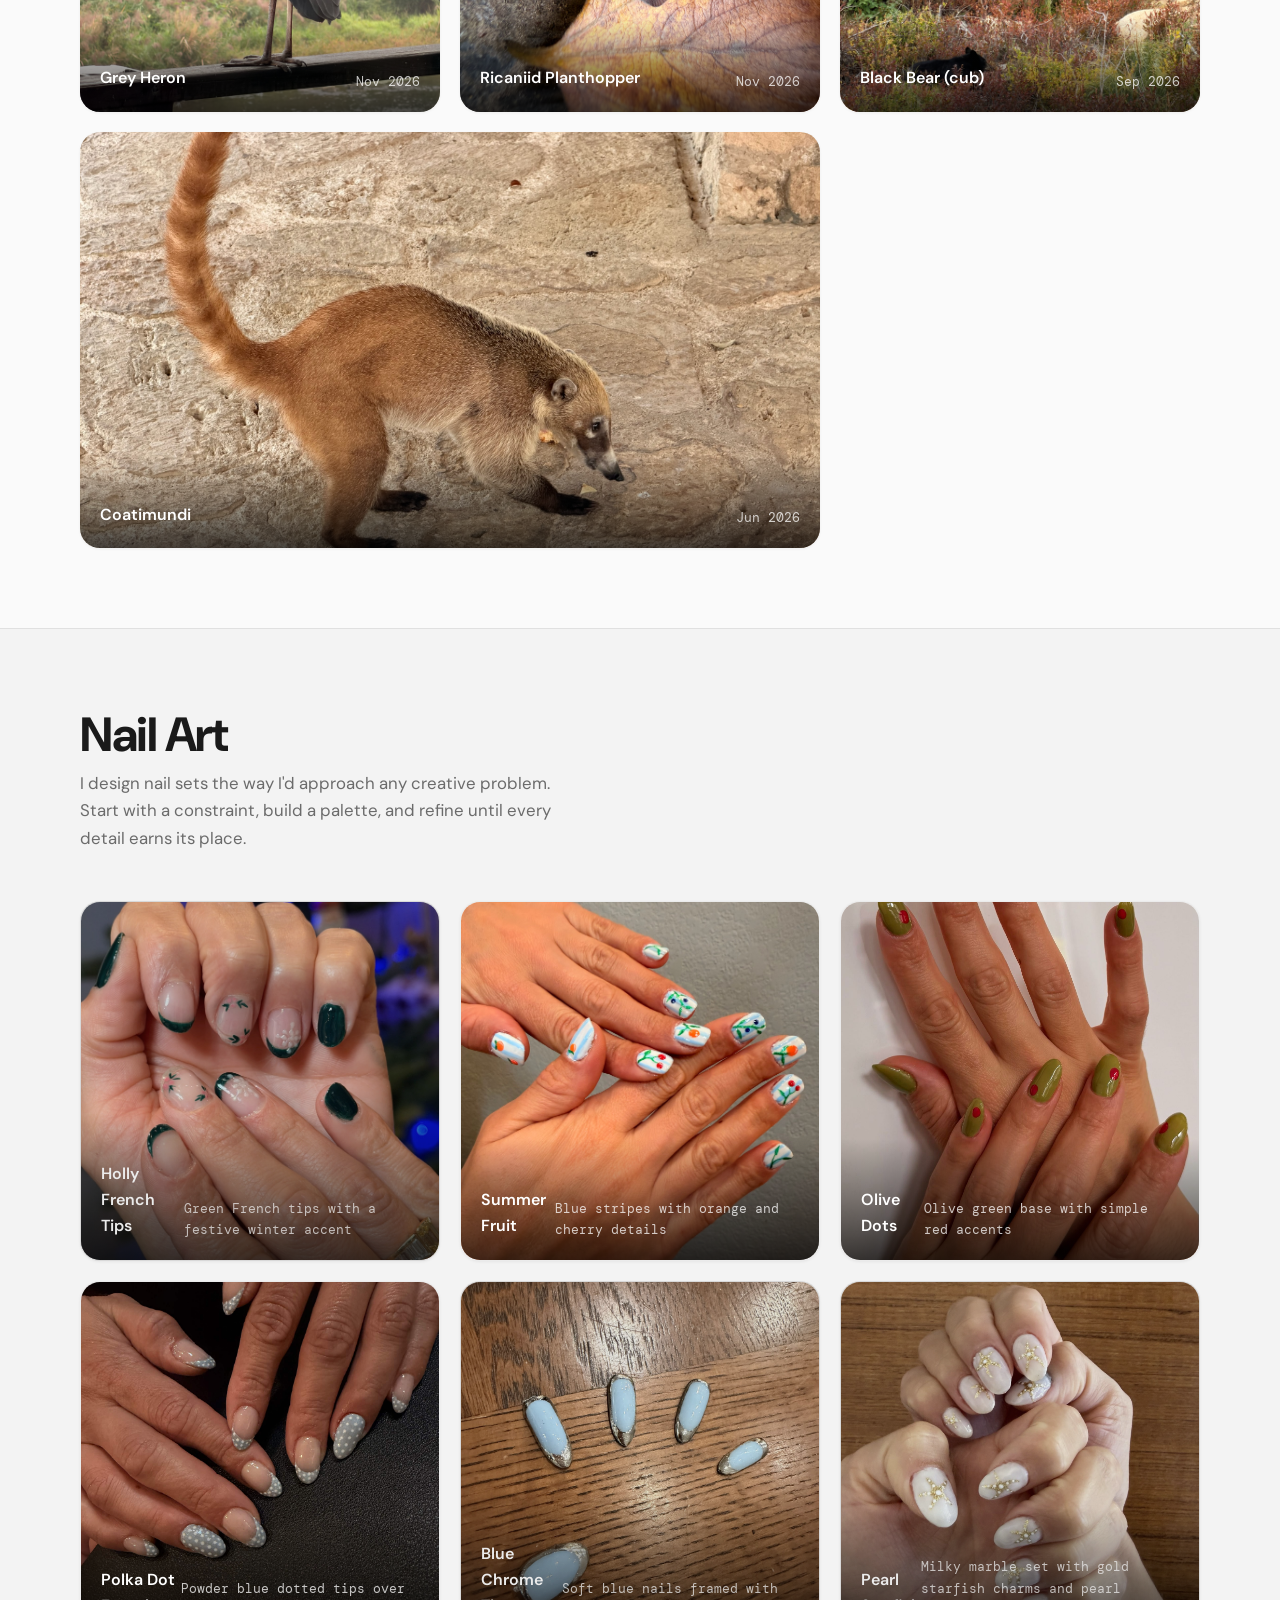
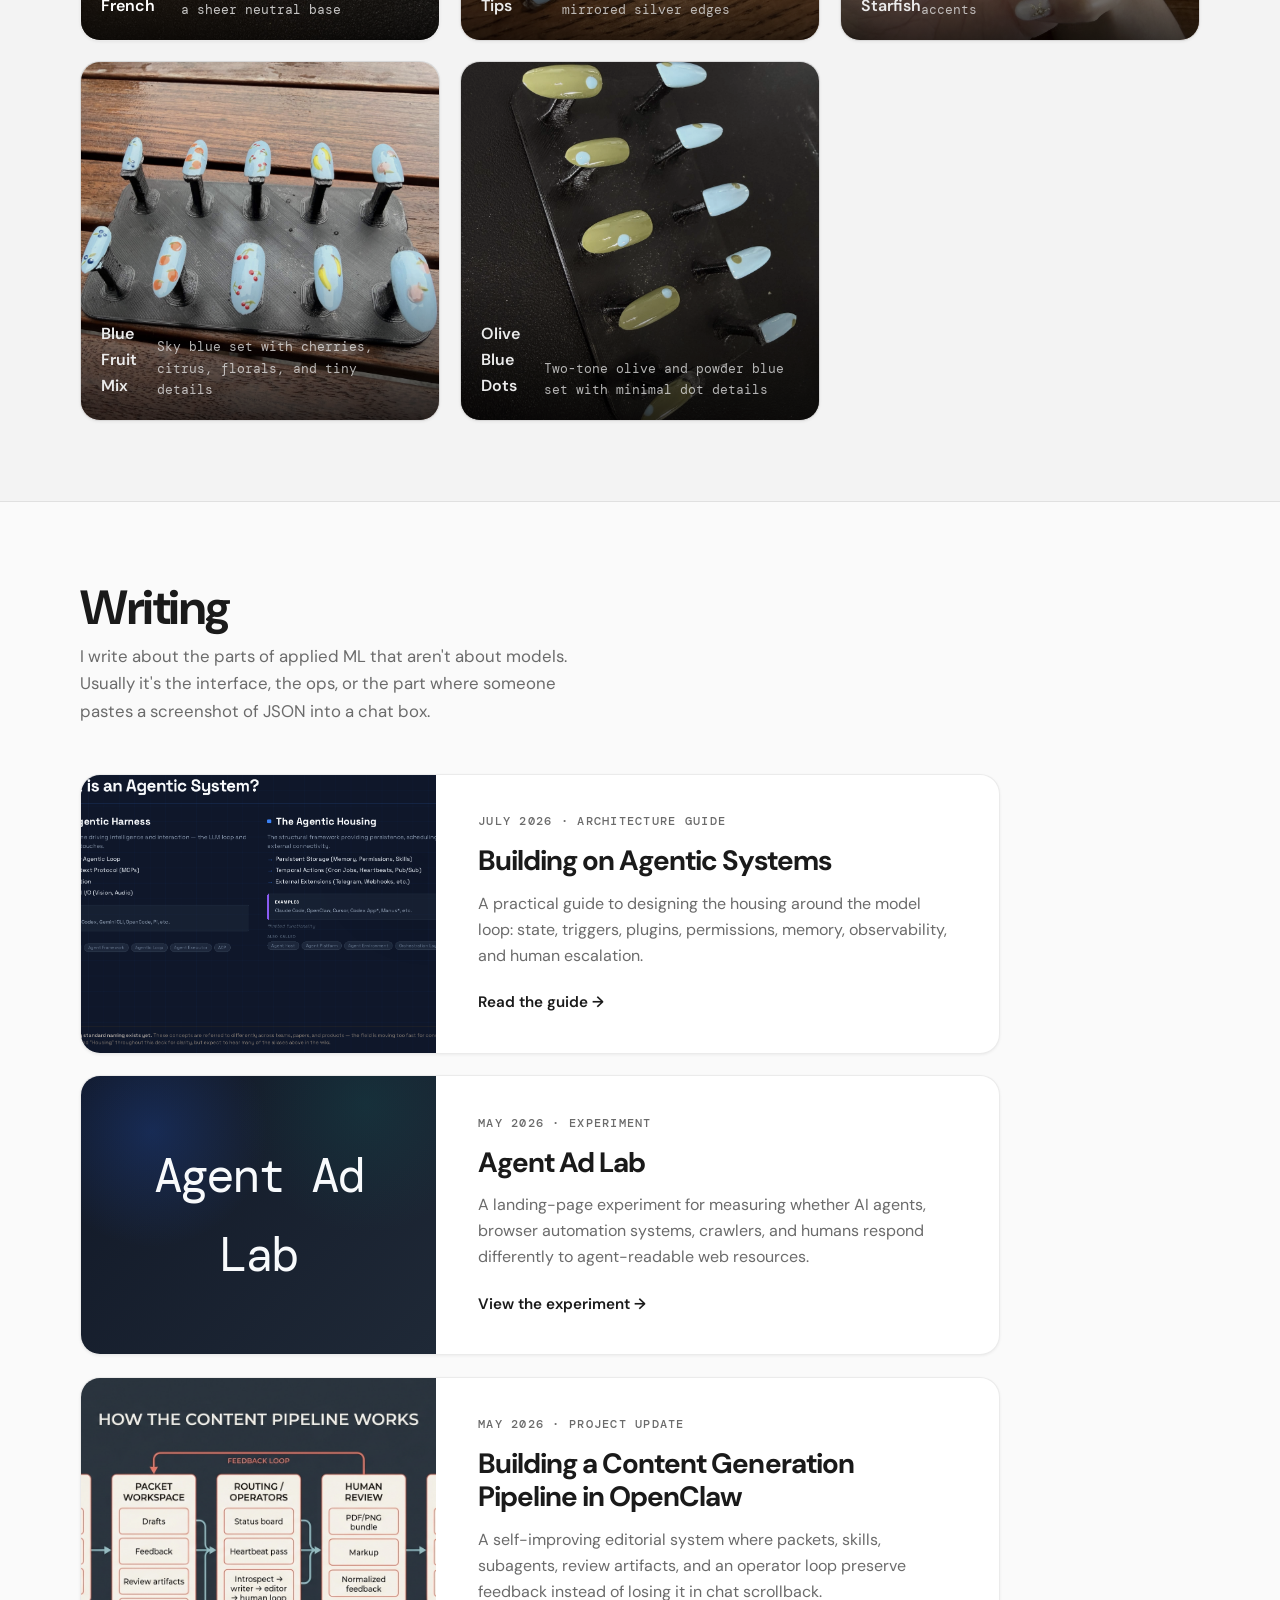
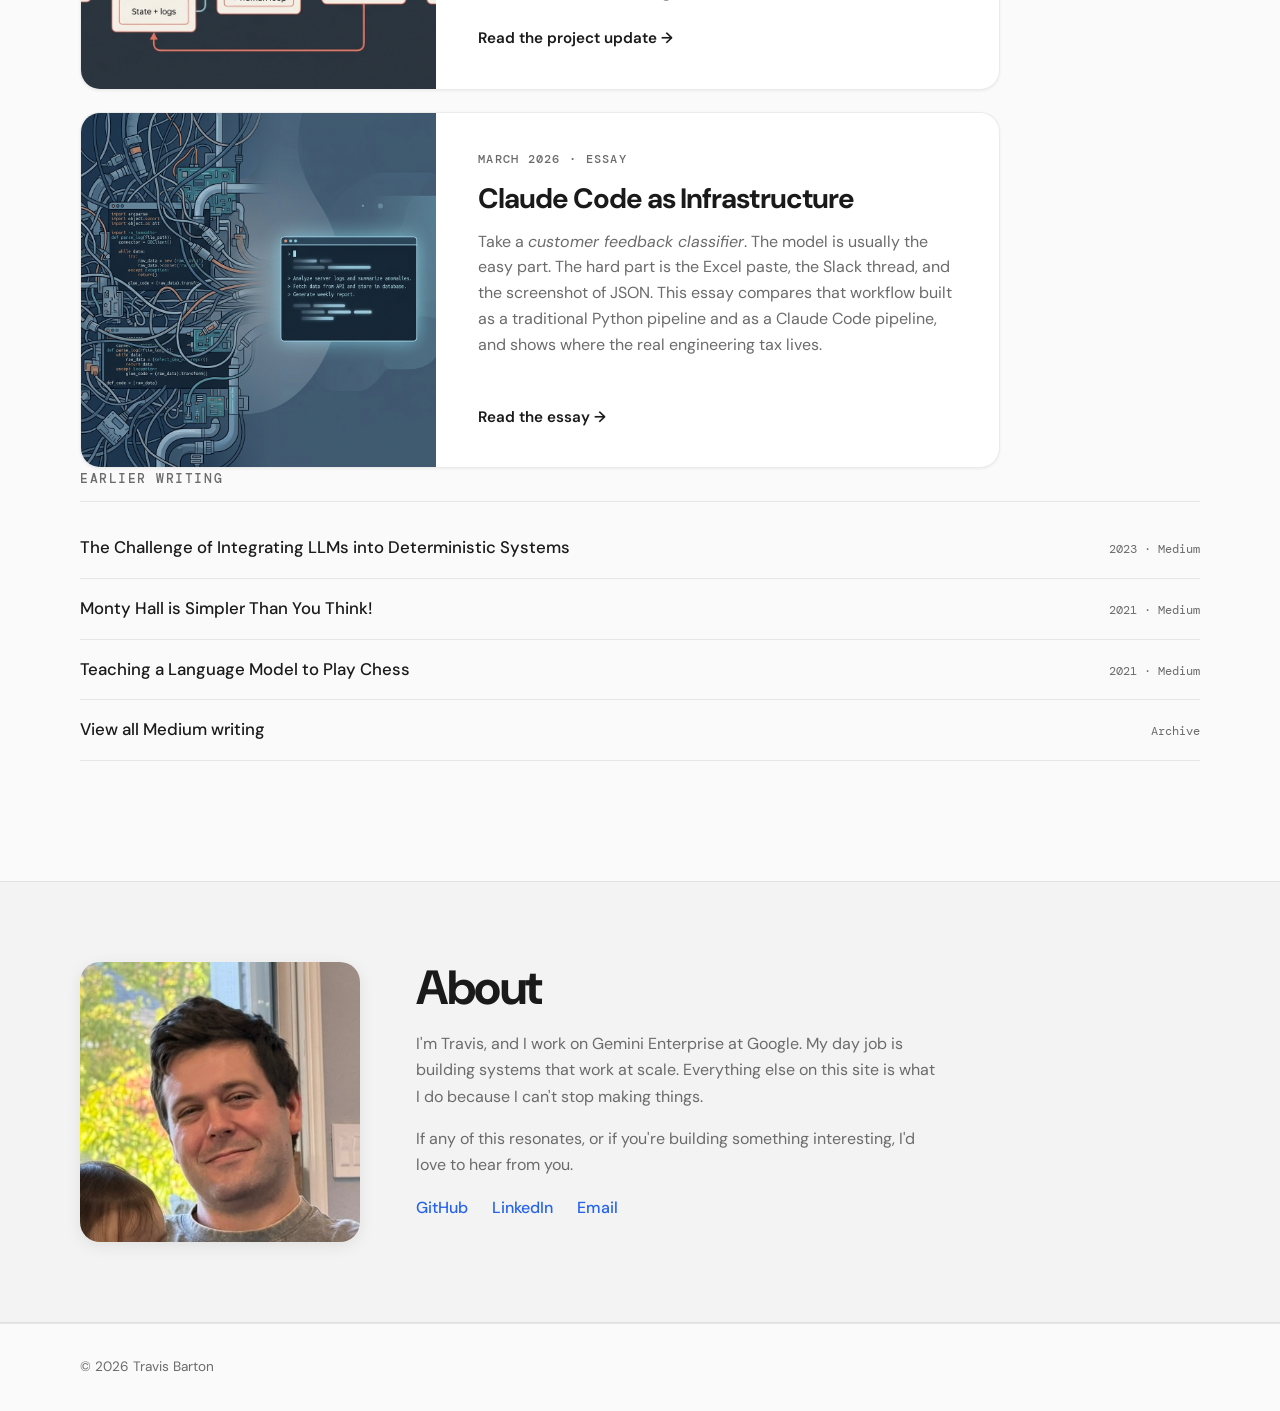
==== commit 445d8cd0: "Refresh Pokedex gallery with 20 new wildlife photos" ====
--- a/index.html
+++ b/index.html
@@ -60,89 +60,107 @@
             <div class="container">
                 <div class="section-header">
                     <h2>Photography</h2>
-                    <p class="section-desc">I've been exploring Bay Area wildlife with a camera. These are picks from a growing field archive, each one a species I wanted to get right.</p>
-                    <a class="section-link" href="https://www.icloud.com/sharedalbum/#B275Uzl7VJ5869P" target="_blank" rel="noopener noreferrer">View full album &rarr;</a>
+                    <p class="section-desc">I've been exploring wildlife with a camera. These are picks from a growing field archive, each one a species I wanted to get right.</p>
+                    <a class="section-link" href="https://www.icloud.com/sharedalbum/#D27v3StIefDC5R56OClStXs9fYQCAEQARogW5K5LtyWGyIw_5g1X1k6QA7oy6_2d7GO5g0E9k4_yi8" target="_blank" rel="noopener noreferrer">View full album &rarr;</a>
                 </div>
                 <div class="bird-grid">
                     <figure class="bird-card">
-                        <img src="images/birds/album-bird-22.jpg" alt="White Crowned Sparrow resting on a branch" loading="lazy">
-                        <figcaption>
-                            <strong>White Crowned Sparrow</strong>
-                            <span>Apr 2026</span>
+                        <img src="images/birds/pokedex-grey-heron-38b247a6.jpg" alt="Grey Heron" loading="lazy" decoding="async">
+                        <figcaption>
+                            <strong>Grey Heron</strong>
+                            <span>Nov 2026</span>
                         </figcaption>
                     </figure>
                     <figure class="bird-card">
-                        <img src="images/birds/great-egret.jpg" alt="Great Egret standing tall" loading="lazy">
-                        <figcaption>
-                            <strong>Great Egret</strong>
-                            <span>Mar 2026</span>
+                        <img src="images/birds/pokedex-ricaniid-planthopper-8596d2c2.jpg" alt="Ricaniid Planthopper" loading="lazy" decoding="async">
+                        <figcaption>
+                            <strong>Ricaniid Planthopper</strong>
+                            <span>Nov 2026</span>
                         </figcaption>
                     </figure>
                     <figure class="bird-card">
-                        <img src="images/birds/album-bird-30.jpg" alt="Black Crowned Night Heron" loading="lazy">
-                        <figcaption>
-                            <strong>Black Crowned Night Heron</strong>
-                            <span>Apr 2026</span>
+                        <img src="images/birds/pokedex-black-bear-cub-70480dea.jpg" alt="Black Bear (cub)" loading="lazy" decoding="async">
+                        <figcaption>
+                            <strong>Black Bear (cub)</strong>
+                            <span>Sep 2026</span>
                         </figcaption>
                     </figure>
                     <figure class="bird-card bird-card--wide">
-                        <img src="images/birds/goose-and-gosling.jpg" alt="Goose and gosling at the water's edge" loading="lazy">
-                        <figcaption>
-                            <strong>Goose and Gosling</strong>
-                            <span>May 2026</span>
-                        </figcaption>
-                    </figure>
-                    <!-- Hidden gallery items for lightbox -->
+                        <img src="images/birds/pokedex-coatimundi-063a413d.jpg" alt="Coatimundi" loading="lazy" decoding="async">
+                        <figcaption>
+                            <strong>Coatimundi</strong>
+                            <span>Jun 2026</span>
+                        </figcaption>
+                    </figure>
+                    <!-- Remaining Pokédex entries and the existing goose photograph; no duplicate sources. -->
                     <div style="display: none;">
-                        <img src="images/birds/album-bird-38.jpg" alt="Acorn Woodpecker" loading="lazy">
-                        <img src="images/birds/album-bird-42.jpg" alt="Alopecosa" loading="lazy">
-                        <img src="images/birds/album-bird-3.jpg" alt="Amblyptilia" loading="lazy">
-                        <img src="images/birds/album-bird-10.jpg" alt="American Avocet" loading="lazy">
-                        <img src="images/birds/album-bird-32.jpg" alt="American Avocet" loading="lazy">
-                        <img src="images/birds/album-bird-37.jpg" alt="American Wigeon" loading="lazy">
-                        <img src="images/birds/album-bird-15.jpg" alt="Anise Swallowtail" loading="lazy">
-                        <img src="images/birds/album-bird-24.jpg" alt="Anna s Hummingbird" loading="lazy">
-                        <img src="images/birds/album-bird-41.jpg" alt="Banana slug  dark" loading="lazy">
-                        <img src="images/birds/album-bird-23.jpg" alt="Belted Kingfisher" loading="lazy">
-                        <img src="images/birds/album-bird-17.jpg" alt="Black Billed Magpie" loading="lazy">
-                        <img src="images/birds/album-bird-30.jpg" alt="Black Crowned Night Heron" loading="lazy">
-                        <img src="images/birds/album-bird-26.jpg" alt="Black necked Stilt" loading="lazy">
-                        <img src="images/birds/album-bird-47.jpg" alt="Black phoebe" loading="lazy">
-                        <img src="images/birds/album-bird-4.jpg" alt="Botta s Pocket Gopher" loading="lazy">
-                        <img src="images/birds/album-bird-13.jpg" alt="Bufflehead" loading="lazy">
-                        <img src="images/birds/album-bird-28.jpg" alt="Cedar Waxwing" loading="lazy">
-                        <img src="images/birds/album-bird-39.jpg" alt="Chyrus" loading="lazy">
-                        <img src="images/birds/album-bird-2.jpg" alt="Common Raven" loading="lazy">
-                        <img src="images/birds/album-bird-9.jpg" alt="Coot" loading="lazy">
-                        <img src="images/birds/album-bird-7.jpg" alt="Crow" loading="lazy">
-                        <img src="images/birds/album-bird-29.jpg" alt="Golden crowned Sparrow" loading="lazy">
-                        <img src="images/birds/album-bird-11.jpg" alt="Golden Paper Wasp" loading="lazy">
-                        <img src="images/birds/album-bird-43.jpg" alt="Great Blue Heron" loading="lazy">
-                        <img src="images/birds/album-bird-31.jpg" alt="Great Egret" loading="lazy">
-                        <img src="images/birds/album-bird-50.jpg" alt="House finch  male" loading="lazy">
-                        <img src="images/birds/album-bird-18.jpg" alt="Largus California" loading="lazy">
-                        <img src="images/birds/album-bird-36.jpg" alt="Least Sandpiper" loading="lazy">
-                        <img src="images/birds/album-bird-8.jpg" alt="Mallard" loading="lazy">
-                        <img src="images/birds/album-bird-16.jpg" alt="Mourning Dove" loading="lazy">
-                        <img src="images/birds/album-bird-44.jpg" alt="Northern Shoveler" loading="lazy">
-                        <img src="images/birds/album-bird-27.jpg" alt="Nuttall s Woodpecker" loading="lazy">
-                        <img src="images/birds/album-bird-1.jpg" alt="Potato Aphid" loading="lazy">
-                        <img src="images/birds/album-bird-12.jpg" alt="Ring Billed Gull" loading="lazy">
-                        <img src="images/birds/album-bird-19.jpg" alt="Ruby throated  hummingbird" loading="lazy">
-                        <img src="images/birds/album-bird-14.jpg" alt="Seven Spot Ladybird" loading="lazy">
-                        <img src="images/birds/album-bird-40.jpg" alt="Shield backed katydid" loading="lazy">
-                        <img src="images/birds/album-bird-46.jpg" alt="Snowy egret" loading="lazy">
-                        <img src="images/birds/album-bird-34.jpg" alt="Song Sparrow" loading="lazy">
-                        <img src="images/birds/album-bird-45.jpg" alt="Song sparrow" loading="lazy">
-                        <img src="images/birds/album-bird-48.jpg" alt="Squirrel      red" loading="lazy">
-                        <img src="images/birds/album-bird-25.jpg" alt="Turkey Vulture" loading="lazy">
-                        <img src="images/birds/album-bird-20.jpg" alt="Western Boxelder Bug" loading="lazy">
-                        <img src="images/birds/album-bird-5.jpg" alt="Western Fence Lizard" loading="lazy">
-                        <img src="images/birds/album-bird-35.jpg" alt="Western Gull" loading="lazy">
-                        <img src="images/birds/album-bird-22.jpg" alt="White Crowned Sparrow" loading="lazy">
-                        <img src="images/birds/album-bird-6.jpg" alt="Wild Turkey" loading="lazy">
-                        <img src="images/birds/album-bird-21.jpg" alt="Willet" loading="lazy">
-                        <img src="images/birds/album-bird-33.jpg" alt="Yellow Romped Warbler" loading="lazy">
+                        <img src="images/birds/album-bird-38.jpg" alt="Acorn Woodpecker" loading="lazy" decoding="async">
+                        <img src="images/birds/album-bird-42.jpg" alt="Alopecosa" loading="lazy" decoding="async">
+                        <img src="images/birds/album-bird-3.jpg" alt="Amblyptilia" loading="lazy" decoding="async">
+                        <img src="images/birds/album-bird-10.jpg" alt="American Avocet" loading="lazy" decoding="async">
+                        <img src="images/birds/album-bird-32.jpg" alt="American Avocet" loading="lazy" decoding="async">
+                        <img src="images/birds/album-bird-37.jpg" alt="American Wigeon" loading="lazy" decoding="async">
+                        <img src="images/birds/album-bird-15.jpg" alt="Anise Swallowtail" loading="lazy" decoding="async">
+                        <img src="images/birds/album-bird-24.jpg" alt="Anna’s Hummingbird" loading="lazy" decoding="async">
+                        <img src="images/birds/album-bird-41.jpg" alt="Banana slug (dark)" loading="lazy" decoding="async">
+                        <img src="images/birds/pokedex-barn-swallow-897a6f5c.jpg" alt="Barn Swallow" loading="lazy" decoding="async">
+                        <img src="images/birds/belted-kingfisher.jpg" alt="Belted Kingfisher" loading="lazy" decoding="async">
+                        <img src="images/birds/album-bird-47.jpg" alt="Black phoebe" loading="lazy" decoding="async">
+                        <img src="images/birds/album-bird-17.jpg" alt="Black-Billed Magpie" loading="lazy" decoding="async">
+                        <img src="images/birds/album-bird-30.jpg" alt="Black-Crowned Night Heron" loading="lazy" decoding="async">
+                        <img src="images/birds/album-bird-26.jpg" alt="Black-necked Stilt" loading="lazy" decoding="async">
+                        <img src="images/birds/album-bird-4.jpg" alt="Botta’s Pocket Gopher" loading="lazy" decoding="async">
+                        <img src="images/birds/album-bird-13.jpg" alt="Bufflehead" loading="lazy" decoding="async">
+                        <img src="images/birds/pokedex-canada-goose-infant-a7ce2a77.jpg" alt="Canada Goose (infant)" loading="lazy" decoding="async">
+                        <img src="images/birds/album-bird-28.jpg" alt="Cedar Waxwing" loading="lazy" decoding="async">
+                        <img src="images/birds/album-bird-39.jpg" alt="Chyrus" loading="lazy" decoding="async">
+                        <img src="images/birds/common-raven.jpg" alt="Common Raven" loading="lazy" decoding="async">
+                        <img src="images/birds/album-bird-9.jpg" alt="Coot" loading="lazy" decoding="async">
+                        <img src="images/birds/album-bird-7.jpg" alt="Crow" loading="lazy" decoding="async">
+                        <img src="images/birds/pokedex-flamingo-f0a65f5f.jpg" alt="Flamingo" loading="lazy" decoding="async">
+                        <img src="images/birds/album-bird-11.jpg" alt="Golden Paper Wasp" loading="lazy" decoding="async">
+                        <img src="images/birds/album-bird-29.jpg" alt="Golden-crowned Sparrow" loading="lazy" decoding="async">
+                        <img src="images/birds/goose-and-gosling.jpg" alt="Goose and Gosling" loading="lazy" decoding="async">
+                        <img src="images/birds/album-bird-43.jpg" alt="Great Blue Heron" loading="lazy" decoding="async">
+                        <img src="images/birds/great-egret.jpg" alt="Great Egret" loading="lazy" decoding="async">
+                        <img src="images/birds/pokedex-great-kiskadee-be87f978.jpg" alt="Great Kiskadee" loading="lazy" decoding="async">
+                        <img src="images/birds/pokedex-green-iguana-aa9e96d2.jpg" alt="Green Iguana" loading="lazy" decoding="async">
+                        <img src="images/birds/pokedex-harbor-seals-91cd1315.jpg" alt="Harbor Seals" loading="lazy" decoding="async">
+                        <img src="images/birds/album-bird-50.jpg" alt="House finch (male)" loading="lazy" decoding="async">
+                        <img src="images/birds/album-bird-18.jpg" alt="Largus California" loading="lazy" decoding="async">
+                        <img src="images/birds/album-bird-36.jpg" alt="Least Sandpiper" loading="lazy" decoding="async">
+                        <img src="images/birds/album-bird-8.jpg" alt="Mallard" loading="lazy" decoding="async">
+                        <img src="images/birds/pokedex-masked-chafer-26db16b7.jpg" alt="Masked Chafer" loading="lazy" decoding="async">
+                        <img src="images/birds/pokedex-monarch-butterfly-caterpillar-65b9ada6.jpg" alt="Monarch Butterfly Caterpillar" loading="lazy" decoding="async">
+                        <img src="images/birds/album-bird-16.jpg" alt="Mourning Dove" loading="lazy" decoding="async">
+                        <img src="images/birds/pokedex-mouse-24ae3a0c.jpg" alt="Mouse (video still)" loading="lazy" decoding="async">
+                        <img src="images/birds/northern-shoveler.jpg" alt="Northern Shoveler" loading="lazy" decoding="async">
+                        <img src="images/birds/album-bird-27.jpg" alt="Nuttall&#x27;s Woodpecker" loading="lazy" decoding="async">
+                        <img src="images/birds/album-bird-1.jpg" alt="Potato Aphid" loading="lazy" decoding="async">
+                        <img src="images/birds/pokedex-praying-mantis-f91d6200.jpg" alt="Praying Mantis" loading="lazy" decoding="async">
+                        <img src="images/birds/pokedex-red-eared-slider-3aaaffe4.jpg" alt="Red Eared Slider" loading="lazy" decoding="async">
+                        <img src="images/birds/album-bird-12.jpg" alt="Ring-Billed Gull" loading="lazy" decoding="async">
+                        <img src="images/birds/ruby-throated-hummingbird.jpg" alt="Ruby-throated, hummingbird" loading="lazy" decoding="async">
+                        <img src="images/birds/pokedex-ruddy-daggerwing-1c41fca9.jpg" alt="Ruddy Daggerwing" loading="lazy" decoding="async">
+                        <img src="images/birds/pokedex-salt-marsh-moth-3b9fcd89.jpg" alt="Salt Marsh Moth" loading="lazy" decoding="async">
+                        <img src="images/birds/pokedex-scudderia-furcata-5d3960a8.jpg" alt="Scudderia Furcata" loading="lazy" decoding="async">
+                        <img src="images/birds/album-bird-14.jpg" alt="Seven-Spot Ladybird" loading="lazy" decoding="async">
+                        <img src="images/birds/album-bird-40.jpg" alt="Shield-backed katydid" loading="lazy" decoding="async">
+                        <img src="images/birds/album-bird-46.jpg" alt="Snowy egret" loading="lazy" decoding="async">
+                        <img src="images/birds/album-bird-34.jpg" alt="Song Sparrow" loading="lazy" decoding="async">
+                        <img src="images/birds/album-bird-45.jpg" alt="Song sparrow" loading="lazy" decoding="async">
+                        <img src="images/birds/pokedex-squirrel-red-03a94037.jpg" alt="Squirrel (red) (video still)" loading="lazy" decoding="async">
+                        <img src="images/birds/album-bird-25.jpg" alt="Turkey Vulture" loading="lazy" decoding="async">
+                        <img src="images/birds/pokedex-twin-spotted-sphinx-moth-1f97cd3e.jpg" alt="Twin-Spotted Sphinx (moth)" loading="lazy" decoding="async">
+                        <img src="images/birds/album-bird-20.jpg" alt="Western Boxelder Bug" loading="lazy" decoding="async">
+                        <img src="images/birds/pokedex-western-conifer-seed-bug-cf3a4ccc.jpg" alt="Western Conifer Seed Bug" loading="lazy" decoding="async">
+                        <img src="images/birds/album-bird-5.jpg" alt="Western Fence Lizard" loading="lazy" decoding="async">
+                        <img src="images/birds/album-bird-35.jpg" alt="Western Gull" loading="lazy" decoding="async">
+                        <img src="images/birds/album-bird-22.jpg" alt="White Crowned-Sparrow" loading="lazy" decoding="async">
+                        <img src="images/birds/wild-turkey.jpg" alt="Wild Turkey" loading="lazy" decoding="async">
+                        <img src="images/birds/album-bird-21.jpg" alt="Willet" loading="lazy" decoding="async">
+                        <img src="images/birds/album-bird-33.jpg" alt="Yellow-Romped Warbler" loading="lazy" decoding="async">
+                        <img src="images/birds/pokedex-yucatan-jay-ace3da26.jpg" alt="Yucatán Jay" loading="lazy" decoding="async">
                     </div>
                 </div>
             </div>
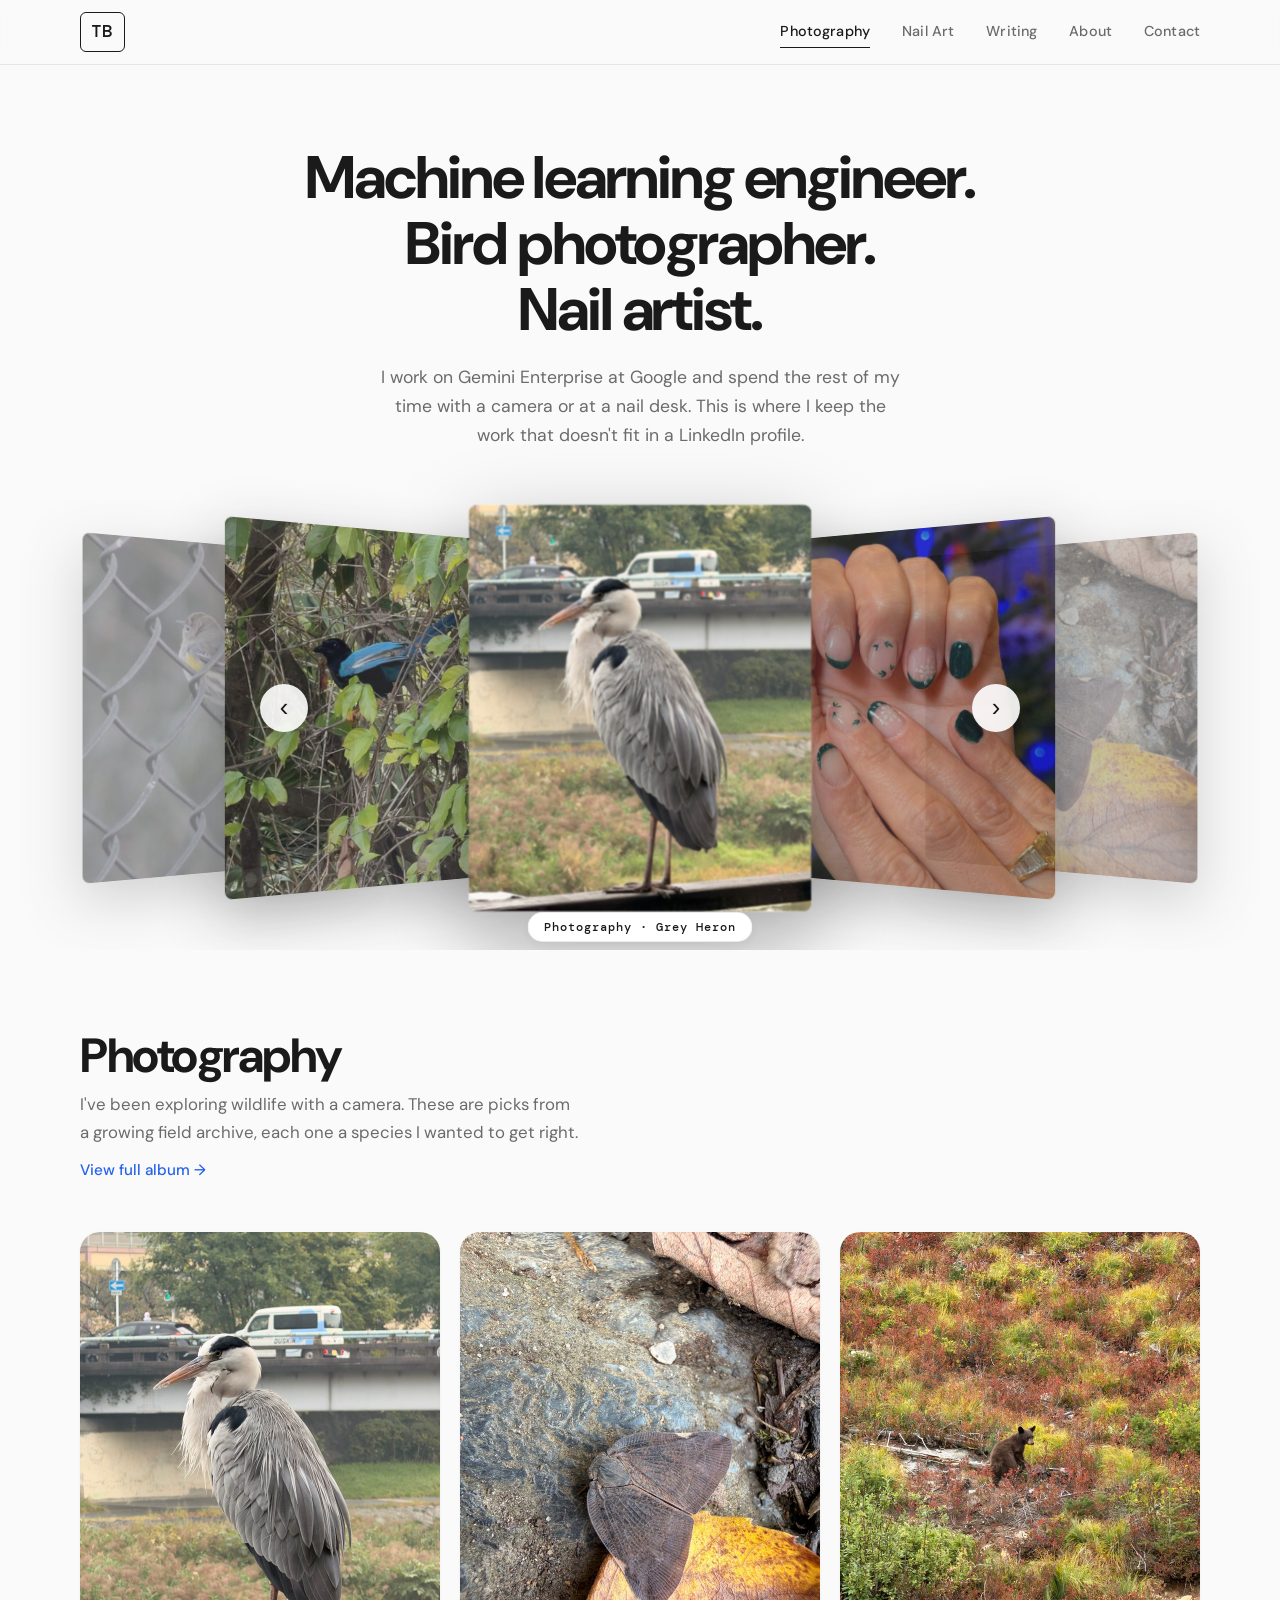
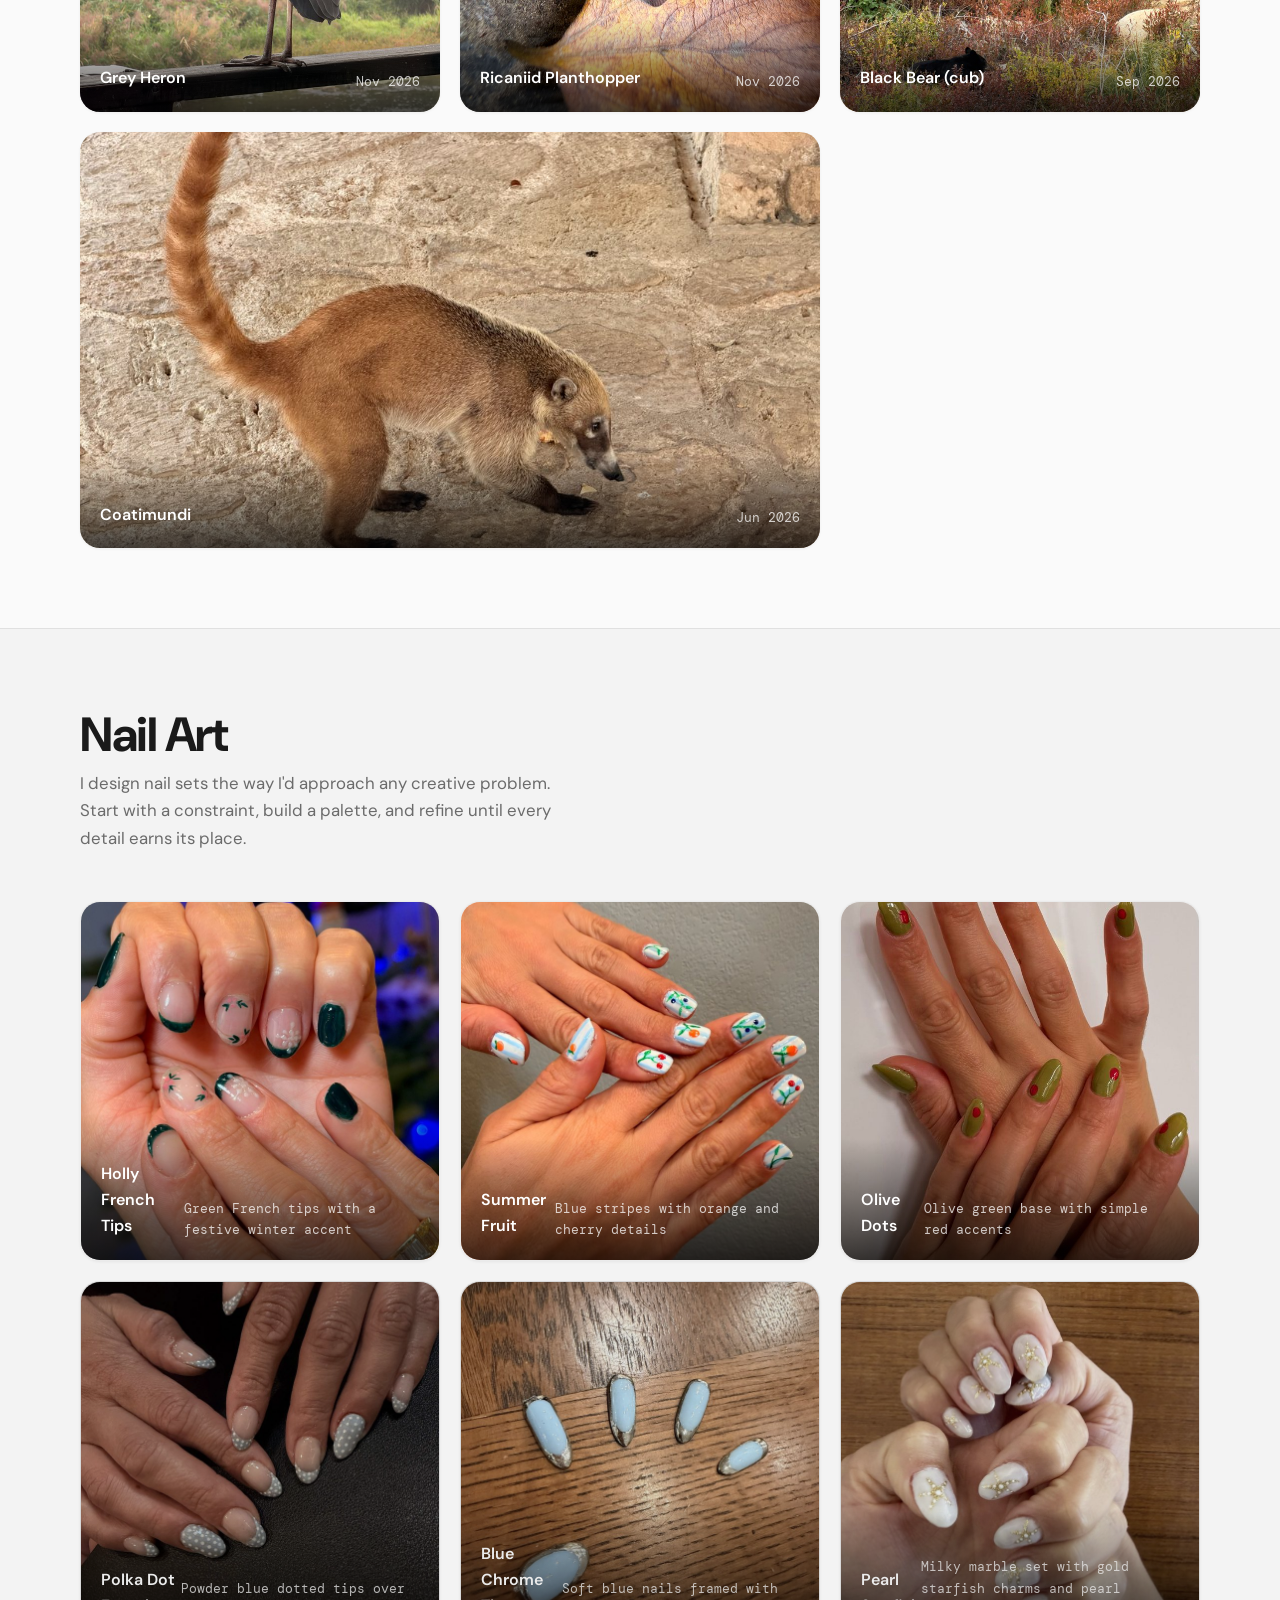
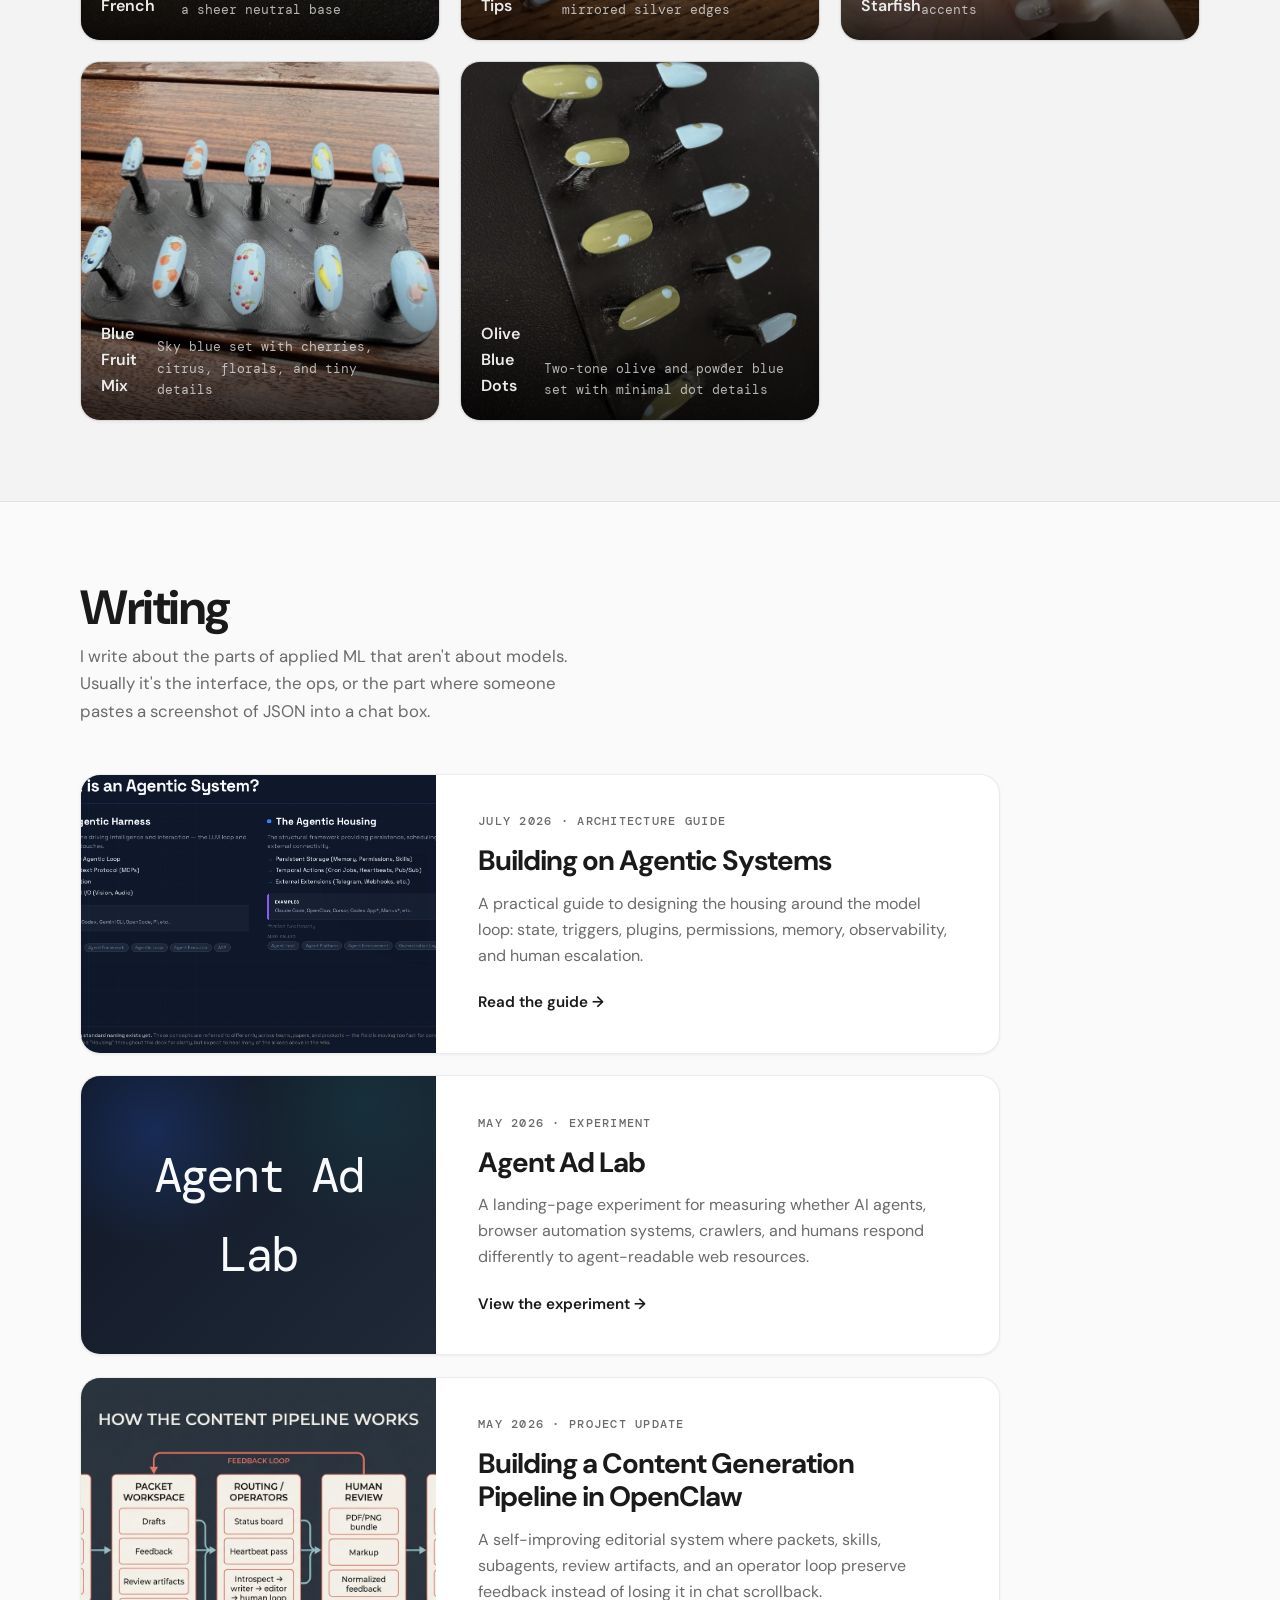
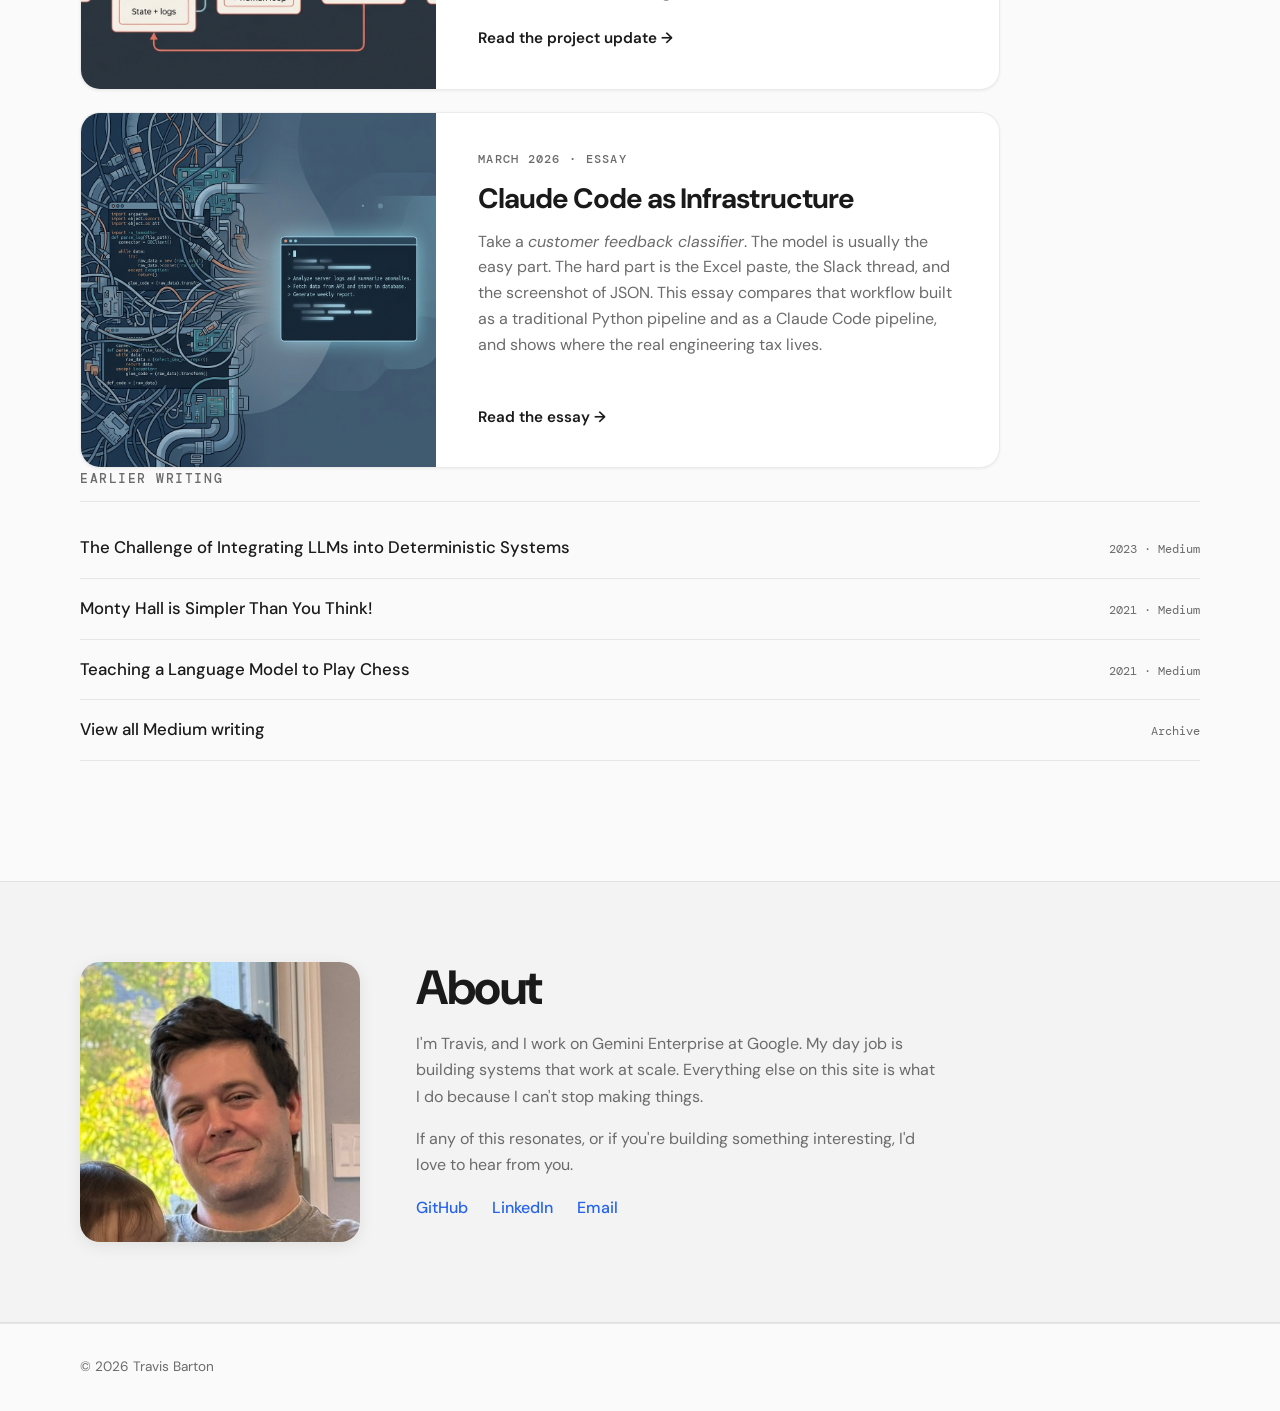
==== commit 0c4ab53f: "Make gallery previews lightweight and Safari-compatible" ====
--- a/index.html
+++ b/index.html
@@ -65,28 +65,28 @@
                 </div>
                 <div class="bird-grid">
                     <figure class="bird-card">
-                        <img src="images/birds/pokedex-grey-heron-38b247a6.jpg" alt="Grey Heron" loading="lazy" decoding="async">
+                        <img src="images/previews/pokedex-grey-heron-38b247a6-491ca7ce115c.jpg" data-full-src="images/birds/pokedex-grey-heron-38b247a6.jpg" alt="Grey Heron" loading="lazy" decoding="async">
                         <figcaption>
                             <strong>Grey Heron</strong>
                             <span>Nov 2026</span>
                         </figcaption>
                     </figure>
                     <figure class="bird-card">
-                        <img src="images/birds/pokedex-ricaniid-planthopper-8596d2c2.jpg" alt="Ricaniid Planthopper" loading="lazy" decoding="async">
+                        <img src="images/previews/pokedex-ricaniid-planthopper-8596d2c2-0e79d1202e89.jpg" data-full-src="images/birds/pokedex-ricaniid-planthopper-8596d2c2.jpg" alt="Ricaniid Planthopper" loading="lazy" decoding="async">
                         <figcaption>
                             <strong>Ricaniid Planthopper</strong>
                             <span>Nov 2026</span>
                         </figcaption>
                     </figure>
                     <figure class="bird-card">
-                        <img src="images/birds/pokedex-black-bear-cub-70480dea.jpg" alt="Black Bear (cub)" loading="lazy" decoding="async">
+                        <img src="images/previews/pokedex-black-bear-cub-70480dea-153d387949ad.jpg" data-full-src="images/birds/pokedex-black-bear-cub-70480dea.jpg" alt="Black Bear (cub)" loading="lazy" decoding="async">
                         <figcaption>
                             <strong>Black Bear (cub)</strong>
                             <span>Sep 2026</span>
                         </figcaption>
                     </figure>
                     <figure class="bird-card bird-card--wide">
-                        <img src="images/birds/pokedex-coatimundi-063a413d.jpg" alt="Coatimundi" loading="lazy" decoding="async">
+                        <img src="images/previews/pokedex-coatimundi-063a413d-5eabba9114e2.jpg" data-full-src="images/birds/pokedex-coatimundi-063a413d.jpg" alt="Coatimundi" loading="lazy" decoding="async">
                         <figcaption>
                             <strong>Coatimundi</strong>
                             <span>Jun 2026</span>
@@ -94,73 +94,73 @@
                     </figure>
                     <!-- Remaining Pokédex entries and the existing goose photograph; no duplicate sources. -->
                     <div style="display: none;">
-                        <img src="images/birds/album-bird-38.jpg" alt="Acorn Woodpecker" loading="lazy" decoding="async">
-                        <img src="images/birds/album-bird-42.jpg" alt="Alopecosa" loading="lazy" decoding="async">
-                        <img src="images/birds/album-bird-3.jpg" alt="Amblyptilia" loading="lazy" decoding="async">
-                        <img src="images/birds/album-bird-10.jpg" alt="American Avocet" loading="lazy" decoding="async">
-                        <img src="images/birds/album-bird-32.jpg" alt="American Avocet" loading="lazy" decoding="async">
-                        <img src="images/birds/album-bird-37.jpg" alt="American Wigeon" loading="lazy" decoding="async">
-                        <img src="images/birds/album-bird-15.jpg" alt="Anise Swallowtail" loading="lazy" decoding="async">
-                        <img src="images/birds/album-bird-24.jpg" alt="Anna’s Hummingbird" loading="lazy" decoding="async">
-                        <img src="images/birds/album-bird-41.jpg" alt="Banana slug (dark)" loading="lazy" decoding="async">
-                        <img src="images/birds/pokedex-barn-swallow-897a6f5c.jpg" alt="Barn Swallow" loading="lazy" decoding="async">
-                        <img src="images/birds/belted-kingfisher.jpg" alt="Belted Kingfisher" loading="lazy" decoding="async">
-                        <img src="images/birds/album-bird-47.jpg" alt="Black phoebe" loading="lazy" decoding="async">
-                        <img src="images/birds/album-bird-17.jpg" alt="Black-Billed Magpie" loading="lazy" decoding="async">
-                        <img src="images/birds/album-bird-30.jpg" alt="Black-Crowned Night Heron" loading="lazy" decoding="async">
-                        <img src="images/birds/album-bird-26.jpg" alt="Black-necked Stilt" loading="lazy" decoding="async">
-                        <img src="images/birds/album-bird-4.jpg" alt="Botta’s Pocket Gopher" loading="lazy" decoding="async">
-                        <img src="images/birds/album-bird-13.jpg" alt="Bufflehead" loading="lazy" decoding="async">
-                        <img src="images/birds/pokedex-canada-goose-infant-a7ce2a77.jpg" alt="Canada Goose (infant)" loading="lazy" decoding="async">
-                        <img src="images/birds/album-bird-28.jpg" alt="Cedar Waxwing" loading="lazy" decoding="async">
-                        <img src="images/birds/album-bird-39.jpg" alt="Chyrus" loading="lazy" decoding="async">
-                        <img src="images/birds/common-raven.jpg" alt="Common Raven" loading="lazy" decoding="async">
-                        <img src="images/birds/album-bird-9.jpg" alt="Coot" loading="lazy" decoding="async">
-                        <img src="images/birds/album-bird-7.jpg" alt="Crow" loading="lazy" decoding="async">
-                        <img src="images/birds/pokedex-flamingo-f0a65f5f.jpg" alt="Flamingo" loading="lazy" decoding="async">
-                        <img src="images/birds/album-bird-11.jpg" alt="Golden Paper Wasp" loading="lazy" decoding="async">
-                        <img src="images/birds/album-bird-29.jpg" alt="Golden-crowned Sparrow" loading="lazy" decoding="async">
-                        <img src="images/birds/goose-and-gosling.jpg" alt="Goose and Gosling" loading="lazy" decoding="async">
-                        <img src="images/birds/album-bird-43.jpg" alt="Great Blue Heron" loading="lazy" decoding="async">
-                        <img src="images/birds/great-egret.jpg" alt="Great Egret" loading="lazy" decoding="async">
-                        <img src="images/birds/pokedex-great-kiskadee-be87f978.jpg" alt="Great Kiskadee" loading="lazy" decoding="async">
-                        <img src="images/birds/pokedex-green-iguana-aa9e96d2.jpg" alt="Green Iguana" loading="lazy" decoding="async">
-                        <img src="images/birds/pokedex-harbor-seals-91cd1315.jpg" alt="Harbor Seals" loading="lazy" decoding="async">
-                        <img src="images/birds/album-bird-50.jpg" alt="House finch (male)" loading="lazy" decoding="async">
-                        <img src="images/birds/album-bird-18.jpg" alt="Largus California" loading="lazy" decoding="async">
-                        <img src="images/birds/album-bird-36.jpg" alt="Least Sandpiper" loading="lazy" decoding="async">
-                        <img src="images/birds/album-bird-8.jpg" alt="Mallard" loading="lazy" decoding="async">
-                        <img src="images/birds/pokedex-masked-chafer-26db16b7.jpg" alt="Masked Chafer" loading="lazy" decoding="async">
-                        <img src="images/birds/pokedex-monarch-butterfly-caterpillar-65b9ada6.jpg" alt="Monarch Butterfly Caterpillar" loading="lazy" decoding="async">
-                        <img src="images/birds/album-bird-16.jpg" alt="Mourning Dove" loading="lazy" decoding="async">
-                        <img src="images/birds/pokedex-mouse-24ae3a0c.jpg" alt="Mouse (video still)" loading="lazy" decoding="async">
-                        <img src="images/birds/northern-shoveler.jpg" alt="Northern Shoveler" loading="lazy" decoding="async">
-                        <img src="images/birds/album-bird-27.jpg" alt="Nuttall&#x27;s Woodpecker" loading="lazy" decoding="async">
-                        <img src="images/birds/album-bird-1.jpg" alt="Potato Aphid" loading="lazy" decoding="async">
-                        <img src="images/birds/pokedex-praying-mantis-f91d6200.jpg" alt="Praying Mantis" loading="lazy" decoding="async">
-                        <img src="images/birds/pokedex-red-eared-slider-3aaaffe4.jpg" alt="Red Eared Slider" loading="lazy" decoding="async">
-                        <img src="images/birds/album-bird-12.jpg" alt="Ring-Billed Gull" loading="lazy" decoding="async">
-                        <img src="images/birds/ruby-throated-hummingbird.jpg" alt="Ruby-throated, hummingbird" loading="lazy" decoding="async">
-                        <img src="images/birds/pokedex-ruddy-daggerwing-1c41fca9.jpg" alt="Ruddy Daggerwing" loading="lazy" decoding="async">
-                        <img src="images/birds/pokedex-salt-marsh-moth-3b9fcd89.jpg" alt="Salt Marsh Moth" loading="lazy" decoding="async">
-                        <img src="images/birds/pokedex-scudderia-furcata-5d3960a8.jpg" alt="Scudderia Furcata" loading="lazy" decoding="async">
-                        <img src="images/birds/album-bird-14.jpg" alt="Seven-Spot Ladybird" loading="lazy" decoding="async">
-                        <img src="images/birds/album-bird-40.jpg" alt="Shield-backed katydid" loading="lazy" decoding="async">
-                        <img src="images/birds/album-bird-46.jpg" alt="Snowy egret" loading="lazy" decoding="async">
-                        <img src="images/birds/album-bird-34.jpg" alt="Song Sparrow" loading="lazy" decoding="async">
-                        <img src="images/birds/album-bird-45.jpg" alt="Song sparrow" loading="lazy" decoding="async">
-                        <img src="images/birds/pokedex-squirrel-red-03a94037.jpg" alt="Squirrel (red) (video still)" loading="lazy" decoding="async">
-                        <img src="images/birds/album-bird-25.jpg" alt="Turkey Vulture" loading="lazy" decoding="async">
-                        <img src="images/birds/pokedex-twin-spotted-sphinx-moth-1f97cd3e.jpg" alt="Twin-Spotted Sphinx (moth)" loading="lazy" decoding="async">
-                        <img src="images/birds/album-bird-20.jpg" alt="Western Boxelder Bug" loading="lazy" decoding="async">
-                        <img src="images/birds/pokedex-western-conifer-seed-bug-cf3a4ccc.jpg" alt="Western Conifer Seed Bug" loading="lazy" decoding="async">
-                        <img src="images/birds/album-bird-5.jpg" alt="Western Fence Lizard" loading="lazy" decoding="async">
-                        <img src="images/birds/album-bird-35.jpg" alt="Western Gull" loading="lazy" decoding="async">
-                        <img src="images/birds/album-bird-22.jpg" alt="White Crowned-Sparrow" loading="lazy" decoding="async">
-                        <img src="images/birds/wild-turkey.jpg" alt="Wild Turkey" loading="lazy" decoding="async">
-                        <img src="images/birds/album-bird-21.jpg" alt="Willet" loading="lazy" decoding="async">
-                        <img src="images/birds/album-bird-33.jpg" alt="Yellow-Romped Warbler" loading="lazy" decoding="async">
-                        <img src="images/birds/pokedex-yucatan-jay-ace3da26.jpg" alt="Yucatán Jay" loading="lazy" decoding="async">
+                        <img src="images/previews/album-bird-38-e4947e69f14a.jpg" data-full-src="images/birds/album-bird-38.jpg" alt="Acorn Woodpecker" loading="lazy" decoding="async">
+                        <img src="images/previews/album-bird-42-9069ca395bff.jpg" data-full-src="images/birds/album-bird-42.jpg" alt="Alopecosa" loading="lazy" decoding="async">
+                        <img src="images/previews/album-bird-3-479adcefd2ac.jpg" data-full-src="images/birds/album-bird-3.jpg" alt="Amblyptilia" loading="lazy" decoding="async">
+                        <img src="images/previews/album-bird-10-a7f4f32d54d5.jpg" data-full-src="images/birds/album-bird-10.jpg" alt="American Avocet" loading="lazy" decoding="async">
+                        <img src="images/previews/album-bird-32-f8e5057d4734.jpg" data-full-src="images/birds/album-bird-32.jpg" alt="American Avocet" loading="lazy" decoding="async">
+                        <img src="images/previews/album-bird-37-6fe13c3850d1.jpg" data-full-src="images/birds/album-bird-37.jpg" alt="American Wigeon" loading="lazy" decoding="async">
+                        <img src="images/previews/album-bird-15-ecfb01b2b80a.jpg" data-full-src="images/birds/album-bird-15.jpg" alt="Anise Swallowtail" loading="lazy" decoding="async">
+                        <img src="images/previews/album-bird-24-f85506263be2.jpg" data-full-src="images/birds/album-bird-24.jpg" alt="Anna’s Hummingbird" loading="lazy" decoding="async">
+                        <img src="images/previews/album-bird-41-0892c03a7fe2.jpg" data-full-src="images/birds/album-bird-41.jpg" alt="Banana slug (dark)" loading="lazy" decoding="async">
+                        <img src="images/previews/pokedex-barn-swallow-897a6f5c-ab6f6b665f8b.jpg" data-full-src="images/birds/pokedex-barn-swallow-897a6f5c.jpg" alt="Barn Swallow" loading="lazy" decoding="async">
+                        <img src="images/previews/belted-kingfisher-0c975d4d4fb1.jpg" data-full-src="images/birds/belted-kingfisher.jpg" alt="Belted Kingfisher" loading="lazy" decoding="async">
+                        <img src="images/previews/album-bird-47-099a39ed6cf8.jpg" data-full-src="images/birds/album-bird-47.jpg" alt="Black phoebe" loading="lazy" decoding="async">
+                        <img src="images/previews/album-bird-17-3c1ad0f94a6d.jpg" data-full-src="images/birds/album-bird-17.jpg" alt="Black-Billed Magpie" loading="lazy" decoding="async">
+                        <img src="images/previews/album-bird-30-6e2e63b49a9b.jpg" data-full-src="images/birds/album-bird-30.jpg" alt="Black-Crowned Night Heron" loading="lazy" decoding="async">
+                        <img src="images/previews/album-bird-26-40d2331bdae7.jpg" data-full-src="images/birds/album-bird-26.jpg" alt="Black-necked Stilt" loading="lazy" decoding="async">
+                        <img src="images/previews/album-bird-4-ba128fc6f529.jpg" data-full-src="images/birds/album-bird-4.jpg" alt="Botta’s Pocket Gopher" loading="lazy" decoding="async">
+                        <img src="images/previews/album-bird-13-e98eff820bed.jpg" data-full-src="images/birds/album-bird-13.jpg" alt="Bufflehead" loading="lazy" decoding="async">
+                        <img src="images/previews/pokedex-canada-goose-infant-a7ce2a77-2399c3c60043.jpg" data-full-src="images/birds/pokedex-canada-goose-infant-a7ce2a77.jpg" alt="Canada Goose (infant)" loading="lazy" decoding="async">
+                        <img src="images/previews/album-bird-28-ae176e540e1e.jpg" data-full-src="images/birds/album-bird-28.jpg" alt="Cedar Waxwing" loading="lazy" decoding="async">
+                        <img src="images/previews/album-bird-39-4995bf539044.jpg" data-full-src="images/birds/album-bird-39.jpg" alt="Chyrus" loading="lazy" decoding="async">
+                        <img src="images/previews/common-raven-12984e9d830e.jpg" data-full-src="images/birds/common-raven.jpg" alt="Common Raven" loading="lazy" decoding="async">
+                        <img src="images/previews/album-bird-9-0189d2019a19.jpg" data-full-src="images/birds/album-bird-9.jpg" alt="Coot" loading="lazy" decoding="async">
+                        <img src="images/previews/album-bird-7-64ace29f1191.jpg" data-full-src="images/birds/album-bird-7.jpg" alt="Crow" loading="lazy" decoding="async">
+                        <img src="images/previews/pokedex-flamingo-f0a65f5f-bf24cffe131c.jpg" data-full-src="images/birds/pokedex-flamingo-f0a65f5f.jpg" alt="Flamingo" loading="lazy" decoding="async">
+                        <img src="images/previews/album-bird-11-94255bd54f92.jpg" data-full-src="images/birds/album-bird-11.jpg" alt="Golden Paper Wasp" loading="lazy" decoding="async">
+                        <img src="images/previews/album-bird-29-8ba3500e1ed0.jpg" data-full-src="images/birds/album-bird-29.jpg" alt="Golden-crowned Sparrow" loading="lazy" decoding="async">
+                        <img src="images/previews/goose-and-gosling-baa73f2c22c9.jpg" data-full-src="images/birds/goose-and-gosling.jpg" alt="Goose and Gosling" loading="lazy" decoding="async">
+                        <img src="images/previews/album-bird-43-78334af93197.jpg" data-full-src="images/birds/album-bird-43.jpg" alt="Great Blue Heron" loading="lazy" decoding="async">
+                        <img src="images/previews/great-egret-72d2bbb5265a.jpg" data-full-src="images/birds/great-egret.jpg" alt="Great Egret" loading="lazy" decoding="async">
+                        <img src="images/previews/pokedex-great-kiskadee-be87f978-02de1cf66586.jpg" data-full-src="images/birds/pokedex-great-kiskadee-be87f978.jpg" alt="Great Kiskadee" loading="lazy" decoding="async">
+                        <img src="images/previews/pokedex-green-iguana-aa9e96d2-276312191eb5.jpg" data-full-src="images/birds/pokedex-green-iguana-aa9e96d2.jpg" alt="Green Iguana" loading="lazy" decoding="async">
+                        <img src="images/previews/pokedex-harbor-seals-91cd1315-67b81b6aea29.jpg" data-full-src="images/birds/pokedex-harbor-seals-91cd1315.jpg" alt="Harbor Seals" loading="lazy" decoding="async">
+                        <img src="images/previews/album-bird-50-366d4530ba65.jpg" data-full-src="images/birds/album-bird-50.jpg" alt="House finch (male)" loading="lazy" decoding="async">
+                        <img src="images/previews/album-bird-18-c1c439f49001.jpg" data-full-src="images/birds/album-bird-18.jpg" alt="Largus California" loading="lazy" decoding="async">
+                        <img src="images/previews/album-bird-36-b13fa14e7cc9.jpg" data-full-src="images/birds/album-bird-36.jpg" alt="Least Sandpiper" loading="lazy" decoding="async">
+                        <img src="images/previews/album-bird-8-43c37532a9fe.jpg" data-full-src="images/birds/album-bird-8.jpg" alt="Mallard" loading="lazy" decoding="async">
+                        <img src="images/previews/pokedex-masked-chafer-26db16b7-cf74026c6009.jpg" data-full-src="images/birds/pokedex-masked-chafer-26db16b7.jpg" alt="Masked Chafer" loading="lazy" decoding="async">
+                        <img src="images/previews/pokedex-monarch-butterfly-caterpillar-65b9ada6-5e2b2eacf1d9.jpg" data-full-src="images/birds/pokedex-monarch-butterfly-caterpillar-65b9ada6.jpg" alt="Monarch Butterfly Caterpillar" loading="lazy" decoding="async">
+                        <img src="images/previews/album-bird-16-09580c5f5a5e.jpg" data-full-src="images/birds/album-bird-16.jpg" alt="Mourning Dove" loading="lazy" decoding="async">
+                        <img src="images/previews/pokedex-mouse-24ae3a0c-a31057bfcaf1.jpg" data-full-src="images/birds/pokedex-mouse-24ae3a0c.jpg" alt="Mouse (video still)" loading="lazy" decoding="async">
+                        <img src="images/previews/northern-shoveler-e0e9486e7f50.jpg" data-full-src="images/birds/northern-shoveler.jpg" alt="Northern Shoveler" loading="lazy" decoding="async">
+                        <img src="images/previews/album-bird-27-807b1cd1646f.jpg" data-full-src="images/birds/album-bird-27.jpg" alt="Nuttall&#x27;s Woodpecker" loading="lazy" decoding="async">
+                        <img src="images/previews/album-bird-1-5656be4bdb97.jpg" data-full-src="images/birds/album-bird-1.jpg" alt="Potato Aphid" loading="lazy" decoding="async">
+                        <img src="images/previews/pokedex-praying-mantis-f91d6200-d6632c285e50.jpg" data-full-src="images/birds/pokedex-praying-mantis-f91d6200.jpg" alt="Praying Mantis" loading="lazy" decoding="async">
+                        <img src="images/previews/pokedex-red-eared-slider-3aaaffe4-b5f617090c59.jpg" data-full-src="images/birds/pokedex-red-eared-slider-3aaaffe4.jpg" alt="Red Eared Slider" loading="lazy" decoding="async">
+                        <img src="images/previews/album-bird-12-582d0535ebfc.jpg" data-full-src="images/birds/album-bird-12.jpg" alt="Ring-Billed Gull" loading="lazy" decoding="async">
+                        <img src="images/previews/ruby-throated-hummingbird-fefcc0469a1f.jpg" data-full-src="images/birds/ruby-throated-hummingbird.jpg" alt="Ruby-throated, hummingbird" loading="lazy" decoding="async">
+                        <img src="images/previews/pokedex-ruddy-daggerwing-1c41fca9-b1113acbab9f.jpg" data-full-src="images/birds/pokedex-ruddy-daggerwing-1c41fca9.jpg" alt="Ruddy Daggerwing" loading="lazy" decoding="async">
+                        <img src="images/previews/pokedex-salt-marsh-moth-3b9fcd89-efceb4e31f45.jpg" data-full-src="images/birds/pokedex-salt-marsh-moth-3b9fcd89.jpg" alt="Salt Marsh Moth" loading="lazy" decoding="async">
+                        <img src="images/previews/pokedex-scudderia-furcata-5d3960a8-daa67ca98bd4.jpg" data-full-src="images/birds/pokedex-scudderia-furcata-5d3960a8.jpg" alt="Scudderia Furcata" loading="lazy" decoding="async">
+                        <img src="images/previews/album-bird-14-1c22f5ea4c6d.jpg" data-full-src="images/birds/album-bird-14.jpg" alt="Seven-Spot Ladybird" loading="lazy" decoding="async">
+                        <img src="images/previews/album-bird-40-62e91b82e7cc.jpg" data-full-src="images/birds/album-bird-40.jpg" alt="Shield-backed katydid" loading="lazy" decoding="async">
+                        <img src="images/previews/album-bird-46-93d41dd11905.jpg" data-full-src="images/birds/album-bird-46.jpg" alt="Snowy egret" loading="lazy" decoding="async">
+                        <img src="images/previews/album-bird-34-ea123cdb9bb6.jpg" data-full-src="images/birds/album-bird-34.jpg" alt="Song Sparrow" loading="lazy" decoding="async">
+                        <img src="images/previews/album-bird-45-27579c4ac74b.jpg" data-full-src="images/birds/album-bird-45.jpg" alt="Song sparrow" loading="lazy" decoding="async">
+                        <img src="images/previews/pokedex-squirrel-red-03a94037-fe5009dc940c.jpg" data-full-src="images/birds/pokedex-squirrel-red-03a94037.jpg" alt="Squirrel (red) (video still)" loading="lazy" decoding="async">
+                        <img src="images/previews/album-bird-25-da9f9c5ab5f7.jpg" data-full-src="images/birds/album-bird-25.jpg" alt="Turkey Vulture" loading="lazy" decoding="async">
+                        <img src="images/previews/pokedex-twin-spotted-sphinx-moth-1f97cd3e-155c88e2bfc8.jpg" data-full-src="images/birds/pokedex-twin-spotted-sphinx-moth-1f97cd3e.jpg" alt="Twin-Spotted Sphinx (moth)" loading="lazy" decoding="async">
+                        <img src="images/previews/album-bird-20-059539173ca6.jpg" data-full-src="images/birds/album-bird-20.jpg" alt="Western Boxelder Bug" loading="lazy" decoding="async">
+                        <img src="images/previews/pokedex-western-conifer-seed-bug-cf3a4ccc-b0ea835e6de3.jpg" data-full-src="images/birds/pokedex-western-conifer-seed-bug-cf3a4ccc.jpg" alt="Western Conifer Seed Bug" loading="lazy" decoding="async">
+                        <img src="images/previews/album-bird-5-92b2d9d50ad0.jpg" data-full-src="images/birds/album-bird-5.jpg" alt="Western Fence Lizard" loading="lazy" decoding="async">
+                        <img src="images/previews/album-bird-35-ef6118aacbdc.jpg" data-full-src="images/birds/album-bird-35.jpg" alt="Western Gull" loading="lazy" decoding="async">
+                        <img src="images/previews/album-bird-22-a52d4004733c.jpg" data-full-src="images/birds/album-bird-22.jpg" alt="White Crowned-Sparrow" loading="lazy" decoding="async">
+                        <img src="images/previews/wild-turkey-43a67f5c0acc.jpg" data-full-src="images/birds/wild-turkey.jpg" alt="Wild Turkey" loading="lazy" decoding="async">
+                        <img src="images/previews/album-bird-21-65bdfadc2176.jpg" data-full-src="images/birds/album-bird-21.jpg" alt="Willet" loading="lazy" decoding="async">
+                        <img src="images/previews/album-bird-33-5b2a4310f705.jpg" data-full-src="images/birds/album-bird-33.jpg" alt="Yellow-Romped Warbler" loading="lazy" decoding="async">
+                        <img src="images/previews/pokedex-yucatan-jay-ace3da26-19c47971c1d6.jpg" data-full-src="images/birds/pokedex-yucatan-jay-ace3da26.jpg" alt="Yucatán Jay" loading="lazy" decoding="async">
                     </div>
                 </div>
             </div>
@@ -175,56 +175,56 @@
                 </div>
                 <div class="nail-grid" data-rotating-gallery>
                     <figure class="nail-card">
-                        <img src="images/nails/green-french-holly.jpg" alt="Green French tips with holly designs and a snowflake" loading="lazy">
+                        <img src="images/previews/green-french-holly-2b0e555bc99e.jpg" data-full-src="images/nails/green-french-holly.jpg" alt="Green French tips with holly designs and a snowflake" loading="lazy">
                         <figcaption>
                             <strong>Holly French Tips</strong>
                             <span>Green French tips with a festive winter accent</span>
                         </figcaption>
                     </figure>
                     <figure class="nail-card">
-                        <img src="images/nails/blue-stripes-fruit.jpg" alt="Light blue striped base with small fruit designs" loading="lazy">
+                        <img src="images/previews/blue-stripes-fruit-7f470ba33b03.jpg" data-full-src="images/nails/blue-stripes-fruit.jpg" alt="Light blue striped base with small fruit designs" loading="lazy">
                         <figcaption>
                             <strong>Summer Fruit</strong>
                             <span>Blue stripes with orange and cherry details</span>
                         </figcaption>
                     </figure>
                     <figure class="nail-card">
-                        <img src="images/nails/olive-green-red-dot.jpg" alt="Olive green nails with small red dot design" loading="lazy">
+                        <img src="images/previews/olive-green-red-dot-f6ff9b3adb12.jpg" data-full-src="images/nails/olive-green-red-dot.jpg" alt="Olive green nails with small red dot design" loading="lazy">
                         <figcaption>
                             <strong>Olive Dots</strong>
                             <span>Olive green base with simple red accents</span>
                         </figcaption>
                     </figure>
                     <figure class="nail-card">
-                        <img src="images/nails/polka-dot-french.jpg" alt="Soft blue polka dot French tips on a sheer nude base" loading="lazy">
+                        <img src="images/previews/polka-dot-french-46474434aef2.jpg" data-full-src="images/nails/polka-dot-french.jpg" alt="Soft blue polka dot French tips on a sheer nude base" loading="lazy">
                         <figcaption>
                             <strong>Polka Dot French</strong>
                             <span>Powder blue dotted tips over a sheer neutral base</span>
                         </figcaption>
                     </figure>
                     <figure class="nail-card">
-                        <img src="images/nails/blue-chrome-tips.jpg" alt="Baby blue press-on nails with silver chrome edging" loading="lazy">
+                        <img src="images/previews/blue-chrome-tips-9d6f732edfcd.jpg" data-full-src="images/nails/blue-chrome-tips.jpg" alt="Baby blue press-on nails with silver chrome edging" loading="lazy">
                         <figcaption>
                             <strong>Blue Chrome Tips</strong>
                             <span>Soft blue nails framed with mirrored silver edges</span>
                         </figcaption>
                     </figure>
                     <figure class="nail-card">
-                        <img src="images/nails/pearl-starfish.jpg" alt="Milky white pearl marble nails with gold starfish charms" loading="lazy">
+                        <img src="images/previews/pearl-starfish-e94ba8fe00f7.jpg" data-full-src="images/nails/pearl-starfish.jpg" alt="Milky white pearl marble nails with gold starfish charms" loading="lazy">
                         <figcaption>
                             <strong>Pearl Starfish</strong>
                             <span>Milky marble set with gold starfish charms and pearl accents</span>
                         </figcaption>
                     </figure>
                     <figure class="nail-card">
-                        <img src="images/nails/blue-fruit-mix.jpg" alt="Sky blue nails with hand-painted fruit and floral accents" loading="lazy">
+                        <img src="images/previews/blue-fruit-mix-08b8b3f8c53a.jpg" data-full-src="images/nails/blue-fruit-mix.jpg" alt="Sky blue nails with hand-painted fruit and floral accents" loading="lazy">
                         <figcaption>
                             <strong>Blue Fruit Mix</strong>
                             <span>Sky blue set with cherries, citrus, florals, and tiny details</span>
                         </figcaption>
                     </figure>
                     <figure class="nail-card">
-                        <img src="images/nails/olive-blue-dots.jpg" alt="Muted olive and pale blue nails with simple dot accents" loading="lazy">
+                        <img src="images/previews/olive-blue-dots-09790186cbab.jpg" data-full-src="images/nails/olive-blue-dots.jpg" alt="Muted olive and pale blue nails with simple dot accents" loading="lazy">
                         <figcaption>
                             <strong>Olive Blue Dots</strong>
                             <span>Two-tone olive and powder blue set with minimal dot details</span>
@@ -232,14 +232,14 @@
                     </figure>
                     <!-- Hidden gallery items for lightbox -->
                     <div style="display: none;">
-                        <img src="images/nails/black-white-checkered.jpg" alt="Checkered Gold">
-                        <img src="images/nails/green-french-holly.jpg" alt="Holly French Tips">
-                        <img src="images/nails/pink-silver.jpg" alt="Silver Accents">
-                        <img src="images/nails/polka-dot-french.jpg" alt="Polka Dot French">
-                        <img src="images/nails/blue-chrome-tips.jpg" alt="Blue Chrome Tips">
-                        <img src="images/nails/pearl-starfish.jpg" alt="Pearl Starfish">
-                        <img src="images/nails/blue-fruit-mix.jpg" alt="Blue Fruit Mix">
-                        <img src="images/nails/olive-blue-dots.jpg" alt="Olive Blue Dots">
+                        <img src="images/previews/black-white-checkered-0e15ab489ff3.jpg" data-full-src="images/nails/black-white-checkered.jpg" alt="Checkered Gold">
+                        <img src="images/previews/green-french-holly-2b0e555bc99e.jpg" data-full-src="images/nails/green-french-holly.jpg" alt="Holly French Tips">
+                        <img src="images/previews/pink-silver-fe6b7e774874.jpg" data-full-src="images/nails/pink-silver.jpg" alt="Silver Accents">
+                        <img src="images/previews/polka-dot-french-46474434aef2.jpg" data-full-src="images/nails/polka-dot-french.jpg" alt="Polka Dot French">
+                        <img src="images/previews/blue-chrome-tips-9d6f732edfcd.jpg" data-full-src="images/nails/blue-chrome-tips.jpg" alt="Blue Chrome Tips">
+                        <img src="images/previews/pearl-starfish-e94ba8fe00f7.jpg" data-full-src="images/nails/pearl-starfish.jpg" alt="Pearl Starfish">
+                        <img src="images/previews/blue-fruit-mix-08b8b3f8c53a.jpg" data-full-src="images/nails/blue-fruit-mix.jpg" alt="Blue Fruit Mix">
+                        <img src="images/previews/olive-blue-dots-09790186cbab.jpg" data-full-src="images/nails/olive-blue-dots.jpg" alt="Olive Blue Dots">
                     </div>
                 </div>
             </div>
@@ -383,6 +383,6 @@
         </div>
     </div>
 
-    <script src="script.js"></script>
+    <script src="script.js?v=20261104-safari-previews"></script>
 </body>
 </html>
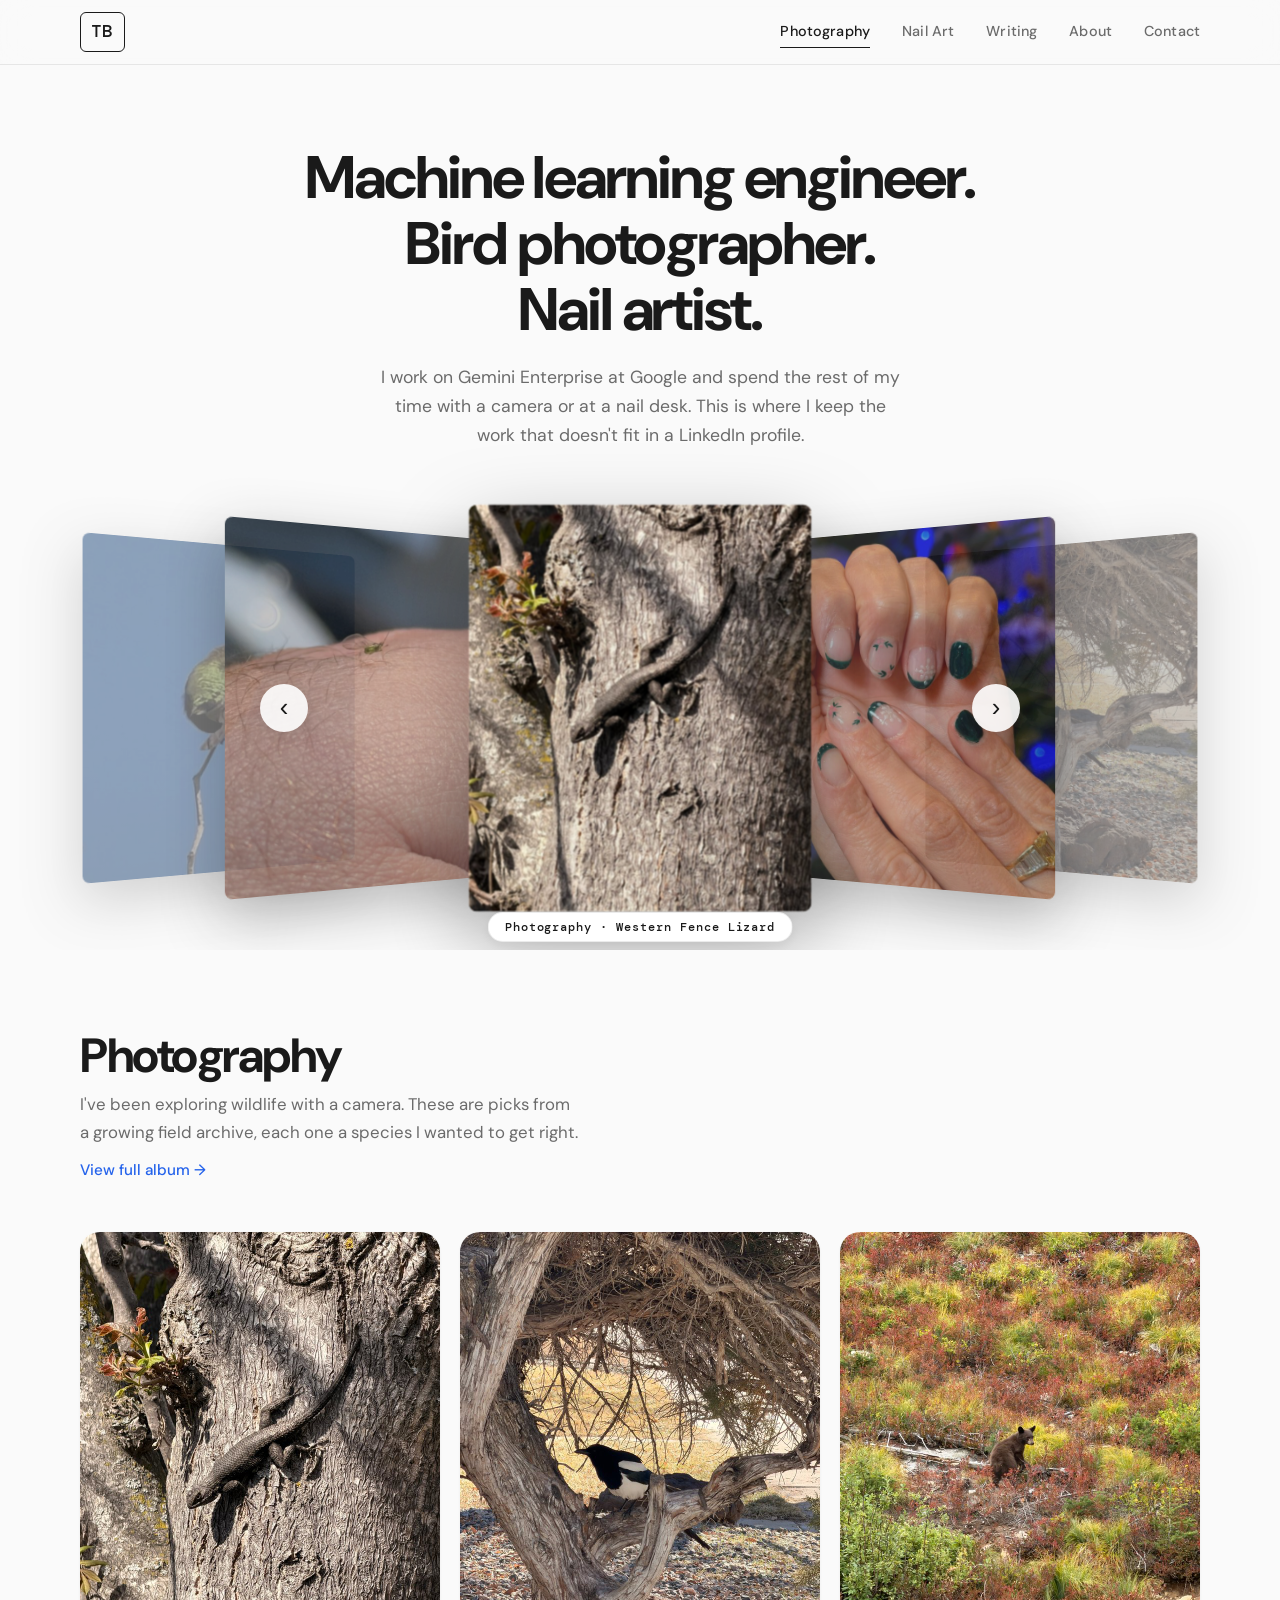
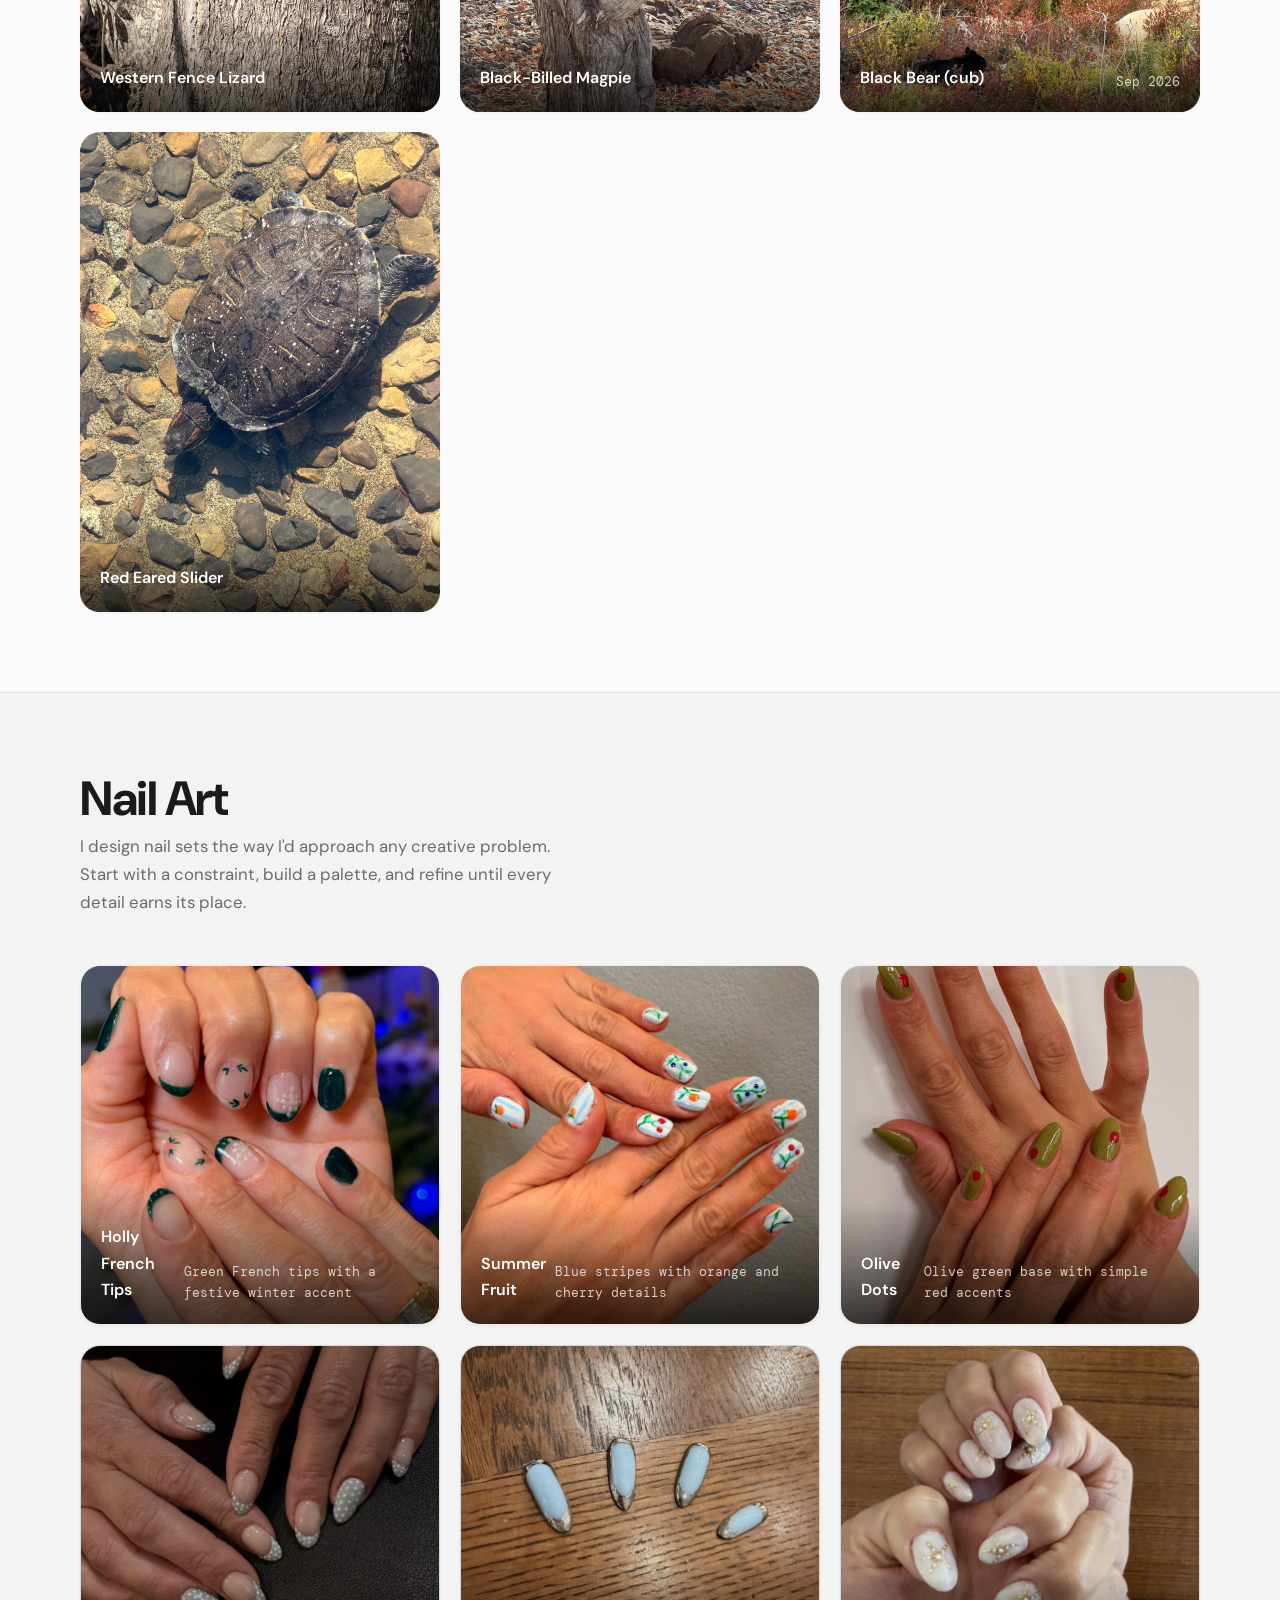
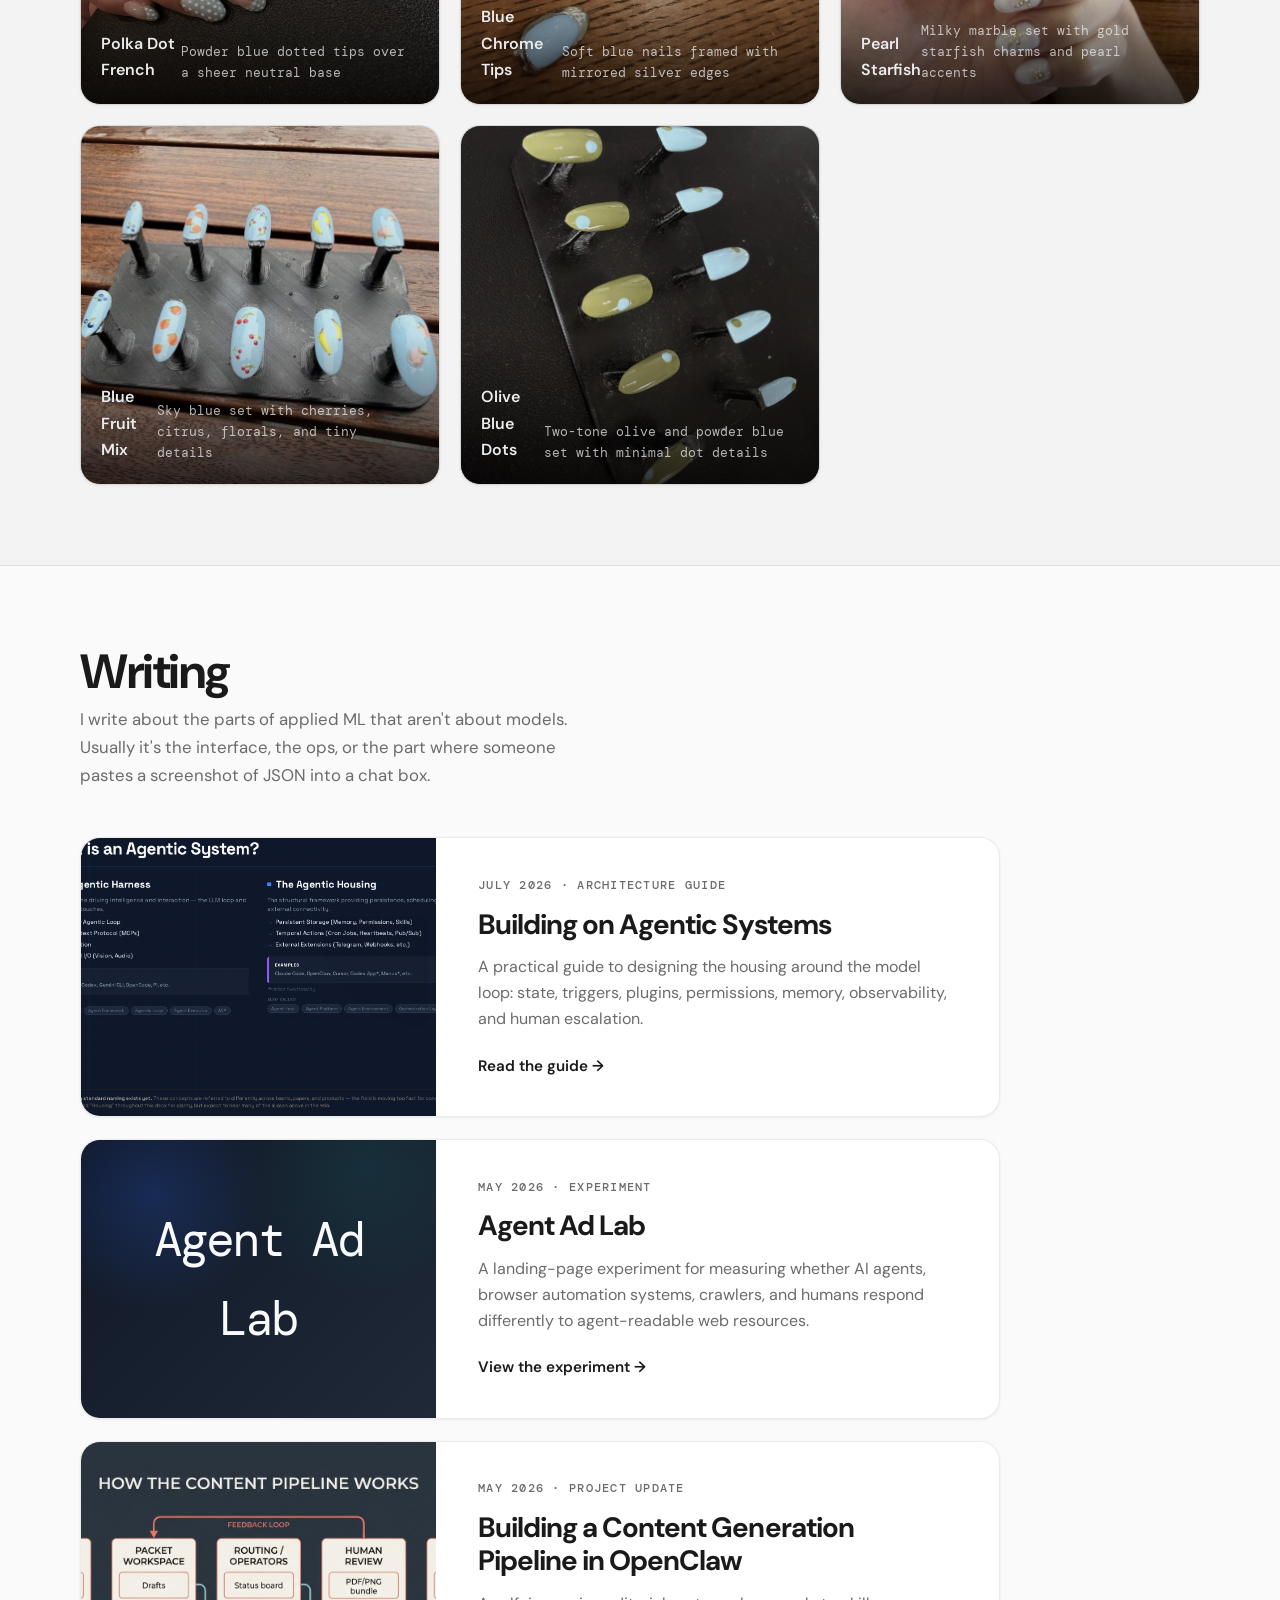
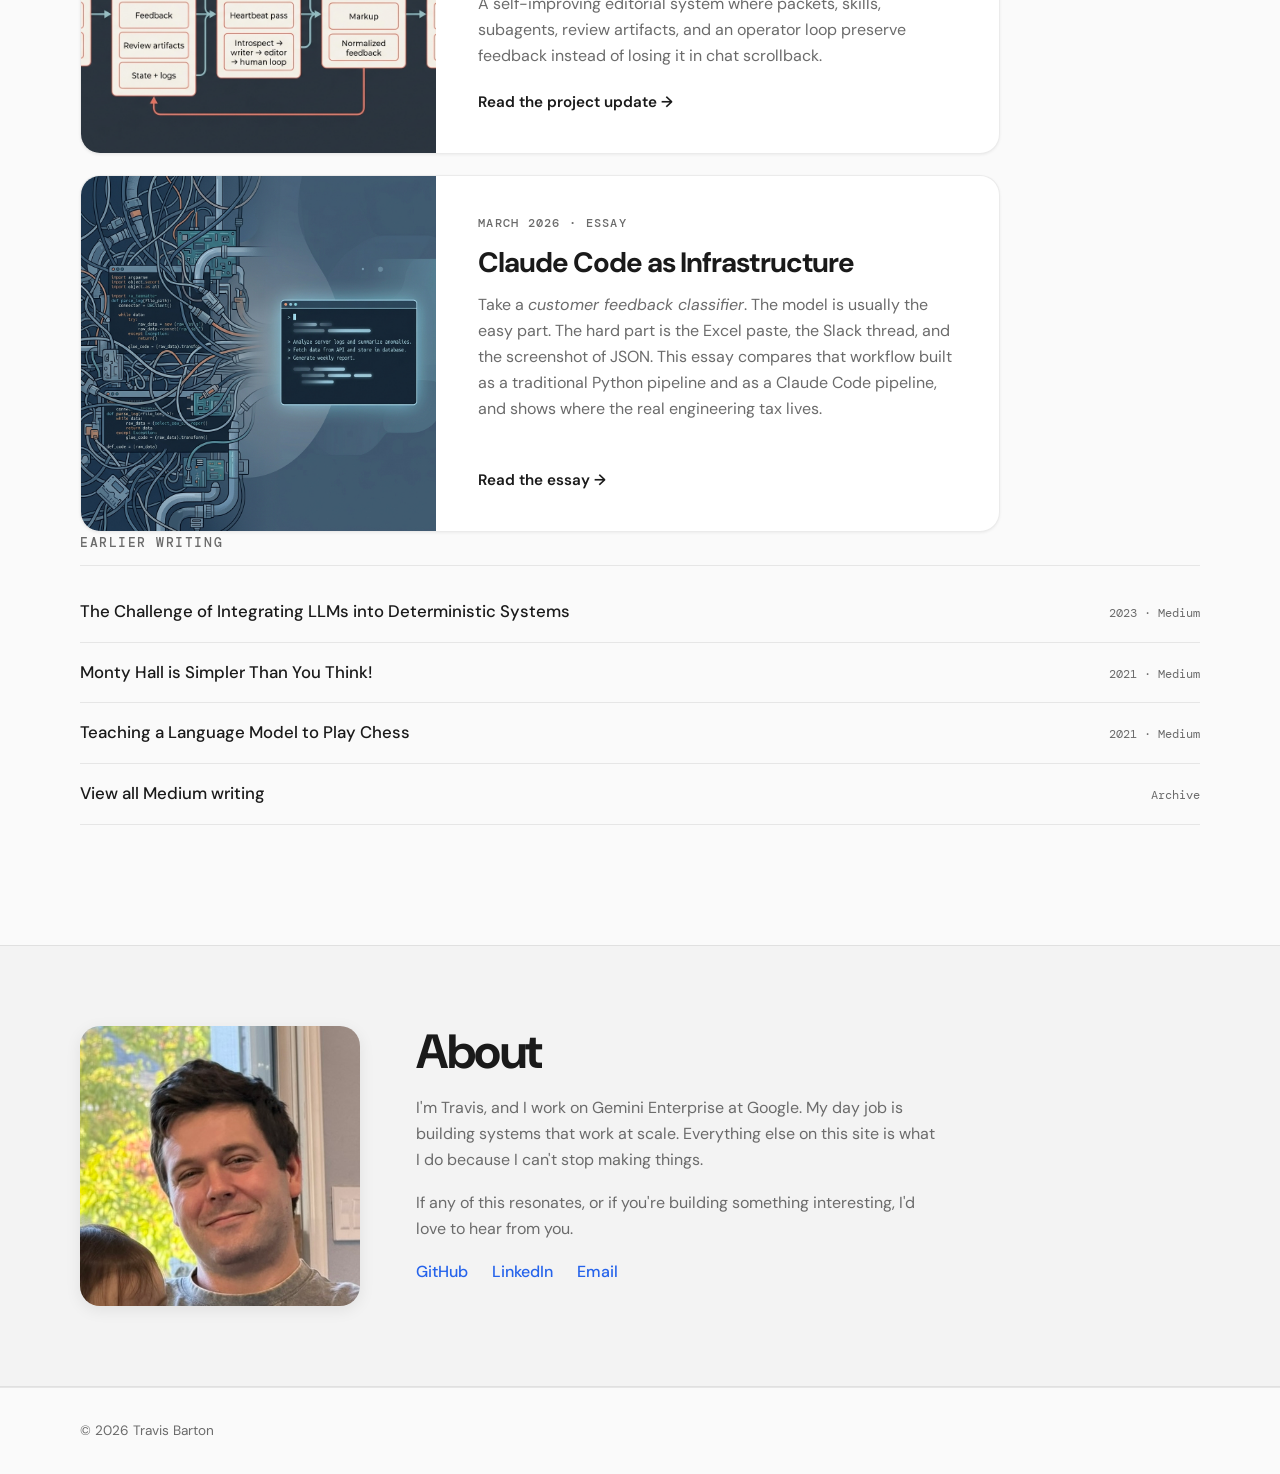
==== commit 25393eb6: "Prioritize sharpest photos first in gallery - Reorder 71 photography entries by Laplacian sharpness " ====
--- a/index.html
+++ b/index.html
@@ -63,104 +63,104 @@
                     <p class="section-desc">I've been exploring wildlife with a camera. These are picks from a growing field archive, each one a species I wanted to get right.</p>
                     <a class="section-link" href="https://www.icloud.com/sharedalbum/#D27v3StIefDC5R56OClStXs9fYQCAEQARogW5K5LtyWGyIw_5g1X1k6QA7oy6_2d7GO5g0E9k4_yi8" target="_blank" rel="noopener noreferrer">View full album &rarr;</a>
                 </div>
-                <div class="bird-grid">
-                    <figure class="bird-card">
-                        <img src="images/previews/pokedex-grey-heron-38b247a6-491ca7ce115c.jpg" data-full-src="images/birds/pokedex-grey-heron-38b247a6.jpg" alt="Grey Heron" loading="lazy" decoding="async">
-                        <figcaption>
-                            <strong>Grey Heron</strong>
-                            <span>Nov 2026</span>
-                        </figcaption>
-                    </figure>
-                    <figure class="bird-card">
-                        <img src="images/previews/pokedex-ricaniid-planthopper-8596d2c2-0e79d1202e89.jpg" data-full-src="images/birds/pokedex-ricaniid-planthopper-8596d2c2.jpg" alt="Ricaniid Planthopper" loading="lazy" decoding="async">
-                        <figcaption>
-                            <strong>Ricaniid Planthopper</strong>
-                            <span>Nov 2026</span>
-                        </figcaption>
-                    </figure>
-                    <figure class="bird-card">
+                                                <div class="bird-grid">
+                <figure class="bird-card">
+                        <img src="images/previews/album-bird-5-92b2d9d50ad0.jpg" data-full-src="images/birds/album-bird-5.jpg" alt="Western Fence Lizard" loading="lazy" decoding="async">
+                        <figcaption>
+                            <strong>Western Fence Lizard</strong>
+                            <span></span>
+                        </figcaption>
+                    </figure>
+                <figure class="bird-card">
+                        <img src="images/previews/album-bird-17-3c1ad0f94a6d.jpg" data-full-src="images/birds/album-bird-17.jpg" alt="Black-Billed Magpie" loading="lazy" decoding="async">
+                        <figcaption>
+                            <strong>Black-Billed Magpie</strong>
+                            <span></span>
+                        </figcaption>
+                    </figure>
+                <figure class="bird-card">
                         <img src="images/previews/pokedex-black-bear-cub-70480dea-153d387949ad.jpg" data-full-src="images/birds/pokedex-black-bear-cub-70480dea.jpg" alt="Black Bear (cub)" loading="lazy" decoding="async">
                         <figcaption>
                             <strong>Black Bear (cub)</strong>
                             <span>Sep 2026</span>
                         </figcaption>
                     </figure>
-                    <figure class="bird-card bird-card--wide">
+                <figure class="bird-card">
+                        <img src="images/previews/pokedex-red-eared-slider-3aaaffe4-b5f617090c59.jpg" data-full-src="images/birds/pokedex-red-eared-slider-3aaaffe4.jpg" alt="Red Eared Slider" loading="lazy" decoding="async">
+                        <figcaption>
+                            <strong>Red Eared Slider</strong>
+                            <span></span>
+                        </figcaption>
+                    </figure>
+                    <!-- Remaining Pokédex entries and the existing goose photograph; ordered by sharpness (sharpest first) — no duplicate sources. -->
+                    <div style="display: none;">
+                        <img src="images/previews/album-bird-4-ba128fc6f529.jpg" data-full-src="images/birds/album-bird-4.jpg" alt="Botta’s Pocket Gopher" loading="lazy" decoding="async">
+                        <img src="images/previews/pokedex-ricaniid-planthopper-8596d2c2-0e79d1202e89.jpg" data-full-src="images/birds/pokedex-ricaniid-planthopper-8596d2c2.jpg" alt="Ricaniid Planthopper" loading="lazy" decoding="async">
+                        <img src="images/previews/wild-turkey-43a67f5c0acc.jpg" data-full-src="images/birds/wild-turkey.jpg" alt="Wild Turkey" loading="lazy" decoding="async">
+                        <img src="images/previews/album-bird-27-807b1cd1646f.jpg" data-full-src="images/birds/album-bird-27.jpg" alt="Nuttall's Woodpecker" loading="lazy" decoding="async">
+                        <img src="images/previews/common-raven-12984e9d830e.jpg" data-full-src="images/birds/common-raven.jpg" alt="Common Raven" loading="lazy" decoding="async">
+                        <img src="images/previews/pokedex-salt-marsh-moth-3b9fcd89-efceb4e31f45.jpg" data-full-src="images/birds/pokedex-salt-marsh-moth-3b9fcd89.jpg" alt="Salt Marsh Moth" loading="lazy" decoding="async">
+                        <img src="images/previews/album-bird-26-40d2331bdae7.jpg" data-full-src="images/birds/album-bird-26.jpg" alt="Black-necked Stilt" loading="lazy" decoding="async">
+                        <img src="images/previews/pokedex-scudderia-furcata-5d3960a8-daa67ca98bd4.jpg" data-full-src="images/birds/pokedex-scudderia-furcata-5d3960a8.jpg" alt="Scudderia Furcata" loading="lazy" decoding="async">
+                        <img src="images/previews/album-bird-46-93d41dd11905.jpg" data-full-src="images/birds/album-bird-46.jpg" alt="Snowy egret" loading="lazy" decoding="async">
                         <img src="images/previews/pokedex-coatimundi-063a413d-5eabba9114e2.jpg" data-full-src="images/birds/pokedex-coatimundi-063a413d.jpg" alt="Coatimundi" loading="lazy" decoding="async">
-                        <figcaption>
-                            <strong>Coatimundi</strong>
-                            <span>Jun 2026</span>
-                        </figcaption>
-                    </figure>
-                    <!-- Remaining Pokédex entries and the existing goose photograph; no duplicate sources. -->
-                    <div style="display: none;">
+                        <img src="images/previews/album-bird-8-43c37532a9fe.jpg" data-full-src="images/birds/album-bird-8.jpg" alt="Mallard" loading="lazy" decoding="async">
+                        <img src="images/previews/pokedex-squirrel-red-03a94037-fe5009dc940c.jpg" data-full-src="images/birds/pokedex-squirrel-red-03a94037.jpg" alt="Squirrel (red) (video still)" loading="lazy" decoding="async">
+                        <img src="images/previews/pokedex-green-iguana-aa9e96d2-276312191eb5.jpg" data-full-src="images/birds/pokedex-green-iguana-aa9e96d2.jpg" alt="Green Iguana" loading="lazy" decoding="async">
+                        <img src="images/previews/album-bird-18-c1c439f49001.jpg" data-full-src="images/birds/album-bird-18.jpg" alt="Largus California" loading="lazy" decoding="async">
+                        <img src="images/previews/album-bird-47-099a39ed6cf8.jpg" data-full-src="images/birds/album-bird-47.jpg" alt="Black phoebe" loading="lazy" decoding="async">
+                        <img src="images/previews/pokedex-yucatan-jay-ace3da26-19c47971c1d6.jpg" data-full-src="images/birds/pokedex-yucatan-jay-ace3da26.jpg" alt="Yucatán Jay" loading="lazy" decoding="async">
+                        <img src="images/previews/album-bird-41-0892c03a7fe2.jpg" data-full-src="images/birds/album-bird-41.jpg" alt="Banana slug (dark)" loading="lazy" decoding="async">
+                        <img src="images/previews/album-bird-20-059539173ca6.jpg" data-full-src="images/birds/album-bird-20.jpg" alt="Western Boxelder Bug" loading="lazy" decoding="async">
+                        <img src="images/previews/album-bird-50-366d4530ba65.jpg" data-full-src="images/birds/album-bird-50.jpg" alt="House finch (male)" loading="lazy" decoding="async">
+                        <img src="images/previews/album-bird-36-b13fa14e7cc9.jpg" data-full-src="images/birds/album-bird-36.jpg" alt="Least Sandpiper" loading="lazy" decoding="async">
+                        <img src="images/previews/pokedex-masked-chafer-26db16b7-cf74026c6009.jpg" data-full-src="images/birds/pokedex-masked-chafer-26db16b7.jpg" alt="Masked Chafer" loading="lazy" decoding="async">
+                        <img src="images/previews/album-bird-22-a52d4004733c.jpg" data-full-src="images/birds/album-bird-22.jpg" alt="White Crowned-Sparrow" loading="lazy" decoding="async">
+                        <img src="images/previews/album-bird-33-5b2a4310f705.jpg" data-full-src="images/birds/album-bird-33.jpg" alt="Yellow-Romped Warbler" loading="lazy" decoding="async">
+                        <img src="images/previews/pokedex-flamingo-f0a65f5f-bf24cffe131c.jpg" data-full-src="images/birds/pokedex-flamingo-f0a65f5f.jpg" alt="Flamingo" loading="lazy" decoding="async">
+                        <img src="images/previews/pokedex-grey-heron-38b247a6-491ca7ce115c.jpg" data-full-src="images/birds/pokedex-grey-heron-38b247a6.jpg" alt="Grey Heron" loading="lazy" decoding="async">
+                        <img src="images/previews/pokedex-harbor-seals-91cd1315-67b81b6aea29.jpg" data-full-src="images/birds/pokedex-harbor-seals-91cd1315.jpg" alt="Harbor Seals" loading="lazy" decoding="async">
+                        <img src="images/previews/album-bird-40-62e91b82e7cc.jpg" data-full-src="images/birds/album-bird-40.jpg" alt="Shield-backed katydid" loading="lazy" decoding="async">
+                        <img src="images/previews/album-bird-32-f8e5057d4734.jpg" data-full-src="images/birds/album-bird-32.jpg" alt="American Avocet" loading="lazy" decoding="async">
+                        <img src="images/previews/album-bird-13-e98eff820bed.jpg" data-full-src="images/birds/album-bird-13.jpg" alt="Bufflehead" loading="lazy" decoding="async">
                         <img src="images/previews/album-bird-38-e4947e69f14a.jpg" data-full-src="images/birds/album-bird-38.jpg" alt="Acorn Woodpecker" loading="lazy" decoding="async">
+                        <img src="images/previews/pokedex-western-conifer-seed-bug-cf3a4ccc-b0ea835e6de3.jpg" data-full-src="images/birds/pokedex-western-conifer-seed-bug-cf3a4ccc.jpg" alt="Western Conifer Seed Bug" loading="lazy" decoding="async">
+                        <img src="images/previews/album-bird-45-27579c4ac74b.jpg" data-full-src="images/birds/album-bird-45.jpg" alt="Song sparrow" loading="lazy" decoding="async">
+                        <img src="images/previews/pokedex-barn-swallow-897a6f5c-ab6f6b665f8b.jpg" data-full-src="images/birds/pokedex-barn-swallow-897a6f5c.jpg" alt="Barn Swallow" loading="lazy" decoding="async">
+                        <img src="images/previews/album-bird-7-64ace29f1191.jpg" data-full-src="images/birds/album-bird-7.jpg" alt="Crow" loading="lazy" decoding="async">
+                        <img src="images/previews/album-bird-34-ea123cdb9bb6.jpg" data-full-src="images/birds/album-bird-34.jpg" alt="Song Sparrow" loading="lazy" decoding="async">
+                        <img src="images/previews/album-bird-28-ae176e540e1e.jpg" data-full-src="images/birds/album-bird-28.jpg" alt="Cedar Waxwing" loading="lazy" decoding="async">
+                        <img src="images/previews/album-bird-9-0189d2019a19.jpg" data-full-src="images/birds/album-bird-9.jpg" alt="Coot" loading="lazy" decoding="async">
+                        <img src="images/previews/album-bird-15-ecfb01b2b80a.jpg" data-full-src="images/birds/album-bird-15.jpg" alt="Anise Swallowtail" loading="lazy" decoding="async">
+                        <img src="images/previews/album-bird-37-6fe13c3850d1.jpg" data-full-src="images/birds/album-bird-37.jpg" alt="American Wigeon" loading="lazy" decoding="async">
+                        <img src="images/previews/album-bird-10-a7f4f32d54d5.jpg" data-full-src="images/birds/album-bird-10.jpg" alt="American Avocet" loading="lazy" decoding="async">
+                        <img src="images/previews/album-bird-21-65bdfadc2176.jpg" data-full-src="images/birds/album-bird-21.jpg" alt="Willet" loading="lazy" decoding="async">
+                        <img src="images/previews/pokedex-monarch-butterfly-caterpillar-65b9ada6-5e2b2eacf1d9.jpg" data-full-src="images/birds/pokedex-monarch-butterfly-caterpillar-65b9ada6.jpg" alt="Monarch Butterfly Caterpillar" loading="lazy" decoding="async">
+                        <img src="images/previews/goose-and-gosling-baa73f2c22c9.jpg" data-full-src="images/birds/goose-and-gosling.jpg" alt="Goose and Gosling" loading="lazy" decoding="async">
+                        <img src="images/previews/pokedex-twin-spotted-sphinx-moth-1f97cd3e-155c88e2bfc8.jpg" data-full-src="images/birds/pokedex-twin-spotted-sphinx-moth-1f97cd3e.jpg" alt="Twin-Spotted Sphinx (moth)" loading="lazy" decoding="async">
+                        <img src="images/previews/pokedex-mouse-24ae3a0c-a31057bfcaf1.jpg" data-full-src="images/birds/pokedex-mouse-24ae3a0c.jpg" alt="Mouse (video still)" loading="lazy" decoding="async">
+                        <img src="images/previews/album-bird-12-582d0535ebfc.jpg" data-full-src="images/birds/album-bird-12.jpg" alt="Ring-Billed Gull" loading="lazy" decoding="async">
                         <img src="images/previews/album-bird-42-9069ca395bff.jpg" data-full-src="images/birds/album-bird-42.jpg" alt="Alopecosa" loading="lazy" decoding="async">
-                        <img src="images/previews/album-bird-3-479adcefd2ac.jpg" data-full-src="images/birds/album-bird-3.jpg" alt="Amblyptilia" loading="lazy" decoding="async">
-                        <img src="images/previews/album-bird-10-a7f4f32d54d5.jpg" data-full-src="images/birds/album-bird-10.jpg" alt="American Avocet" loading="lazy" decoding="async">
-                        <img src="images/previews/album-bird-32-f8e5057d4734.jpg" data-full-src="images/birds/album-bird-32.jpg" alt="American Avocet" loading="lazy" decoding="async">
-                        <img src="images/previews/album-bird-37-6fe13c3850d1.jpg" data-full-src="images/birds/album-bird-37.jpg" alt="American Wigeon" loading="lazy" decoding="async">
-                        <img src="images/previews/album-bird-15-ecfb01b2b80a.jpg" data-full-src="images/birds/album-bird-15.jpg" alt="Anise Swallowtail" loading="lazy" decoding="async">
-                        <img src="images/previews/album-bird-24-f85506263be2.jpg" data-full-src="images/birds/album-bird-24.jpg" alt="Anna’s Hummingbird" loading="lazy" decoding="async">
-                        <img src="images/previews/album-bird-41-0892c03a7fe2.jpg" data-full-src="images/birds/album-bird-41.jpg" alt="Banana slug (dark)" loading="lazy" decoding="async">
-                        <img src="images/previews/pokedex-barn-swallow-897a6f5c-ab6f6b665f8b.jpg" data-full-src="images/birds/pokedex-barn-swallow-897a6f5c.jpg" alt="Barn Swallow" loading="lazy" decoding="async">
-                        <img src="images/previews/belted-kingfisher-0c975d4d4fb1.jpg" data-full-src="images/birds/belted-kingfisher.jpg" alt="Belted Kingfisher" loading="lazy" decoding="async">
-                        <img src="images/previews/album-bird-47-099a39ed6cf8.jpg" data-full-src="images/birds/album-bird-47.jpg" alt="Black phoebe" loading="lazy" decoding="async">
-                        <img src="images/previews/album-bird-17-3c1ad0f94a6d.jpg" data-full-src="images/birds/album-bird-17.jpg" alt="Black-Billed Magpie" loading="lazy" decoding="async">
-                        <img src="images/previews/album-bird-30-6e2e63b49a9b.jpg" data-full-src="images/birds/album-bird-30.jpg" alt="Black-Crowned Night Heron" loading="lazy" decoding="async">
-                        <img src="images/previews/album-bird-26-40d2331bdae7.jpg" data-full-src="images/birds/album-bird-26.jpg" alt="Black-necked Stilt" loading="lazy" decoding="async">
-                        <img src="images/previews/album-bird-4-ba128fc6f529.jpg" data-full-src="images/birds/album-bird-4.jpg" alt="Botta’s Pocket Gopher" loading="lazy" decoding="async">
-                        <img src="images/previews/album-bird-13-e98eff820bed.jpg" data-full-src="images/birds/album-bird-13.jpg" alt="Bufflehead" loading="lazy" decoding="async">
+                        <img src="images/previews/album-bird-29-8ba3500e1ed0.jpg" data-full-src="images/birds/album-bird-29.jpg" alt="Golden-crowned Sparrow" loading="lazy" decoding="async">
+                        <img src="images/previews/pokedex-praying-mantis-f91d6200-d6632c285e50.jpg" data-full-src="images/birds/pokedex-praying-mantis-f91d6200.jpg" alt="Praying Mantis" loading="lazy" decoding="async">
                         <img src="images/previews/pokedex-canada-goose-infant-a7ce2a77-2399c3c60043.jpg" data-full-src="images/birds/pokedex-canada-goose-infant-a7ce2a77.jpg" alt="Canada Goose (infant)" loading="lazy" decoding="async">
-                        <img src="images/previews/album-bird-28-ae176e540e1e.jpg" data-full-src="images/birds/album-bird-28.jpg" alt="Cedar Waxwing" loading="lazy" decoding="async">
-                        <img src="images/previews/album-bird-39-4995bf539044.jpg" data-full-src="images/birds/album-bird-39.jpg" alt="Chyrus" loading="lazy" decoding="async">
-                        <img src="images/previews/common-raven-12984e9d830e.jpg" data-full-src="images/birds/common-raven.jpg" alt="Common Raven" loading="lazy" decoding="async">
-                        <img src="images/previews/album-bird-9-0189d2019a19.jpg" data-full-src="images/birds/album-bird-9.jpg" alt="Coot" loading="lazy" decoding="async">
-                        <img src="images/previews/album-bird-7-64ace29f1191.jpg" data-full-src="images/birds/album-bird-7.jpg" alt="Crow" loading="lazy" decoding="async">
-                        <img src="images/previews/pokedex-flamingo-f0a65f5f-bf24cffe131c.jpg" data-full-src="images/birds/pokedex-flamingo-f0a65f5f.jpg" alt="Flamingo" loading="lazy" decoding="async">
-                        <img src="images/previews/album-bird-11-94255bd54f92.jpg" data-full-src="images/birds/album-bird-11.jpg" alt="Golden Paper Wasp" loading="lazy" decoding="async">
-                        <img src="images/previews/album-bird-29-8ba3500e1ed0.jpg" data-full-src="images/birds/album-bird-29.jpg" alt="Golden-crowned Sparrow" loading="lazy" decoding="async">
-                        <img src="images/previews/goose-and-gosling-baa73f2c22c9.jpg" data-full-src="images/birds/goose-and-gosling.jpg" alt="Goose and Gosling" loading="lazy" decoding="async">
-                        <img src="images/previews/album-bird-43-78334af93197.jpg" data-full-src="images/birds/album-bird-43.jpg" alt="Great Blue Heron" loading="lazy" decoding="async">
                         <img src="images/previews/great-egret-72d2bbb5265a.jpg" data-full-src="images/birds/great-egret.jpg" alt="Great Egret" loading="lazy" decoding="async">
                         <img src="images/previews/pokedex-great-kiskadee-be87f978-02de1cf66586.jpg" data-full-src="images/birds/pokedex-great-kiskadee-be87f978.jpg" alt="Great Kiskadee" loading="lazy" decoding="async">
-                        <img src="images/previews/pokedex-green-iguana-aa9e96d2-276312191eb5.jpg" data-full-src="images/birds/pokedex-green-iguana-aa9e96d2.jpg" alt="Green Iguana" loading="lazy" decoding="async">
-                        <img src="images/previews/pokedex-harbor-seals-91cd1315-67b81b6aea29.jpg" data-full-src="images/birds/pokedex-harbor-seals-91cd1315.jpg" alt="Harbor Seals" loading="lazy" decoding="async">
-                        <img src="images/previews/album-bird-50-366d4530ba65.jpg" data-full-src="images/birds/album-bird-50.jpg" alt="House finch (male)" loading="lazy" decoding="async">
-                        <img src="images/previews/album-bird-18-c1c439f49001.jpg" data-full-src="images/birds/album-bird-18.jpg" alt="Largus California" loading="lazy" decoding="async">
-                        <img src="images/previews/album-bird-36-b13fa14e7cc9.jpg" data-full-src="images/birds/album-bird-36.jpg" alt="Least Sandpiper" loading="lazy" decoding="async">
-                        <img src="images/previews/album-bird-8-43c37532a9fe.jpg" data-full-src="images/birds/album-bird-8.jpg" alt="Mallard" loading="lazy" decoding="async">
-                        <img src="images/previews/pokedex-masked-chafer-26db16b7-cf74026c6009.jpg" data-full-src="images/birds/pokedex-masked-chafer-26db16b7.jpg" alt="Masked Chafer" loading="lazy" decoding="async">
-                        <img src="images/previews/pokedex-monarch-butterfly-caterpillar-65b9ada6-5e2b2eacf1d9.jpg" data-full-src="images/birds/pokedex-monarch-butterfly-caterpillar-65b9ada6.jpg" alt="Monarch Butterfly Caterpillar" loading="lazy" decoding="async">
+                        <img src="images/previews/album-bird-11-94255bd54f92.jpg" data-full-src="images/birds/album-bird-11.jpg" alt="Golden Paper Wasp" loading="lazy" decoding="async">
+                        <img src="images/previews/album-bird-14-1c22f5ea4c6d.jpg" data-full-src="images/birds/album-bird-14.jpg" alt="Seven-Spot Ladybird" loading="lazy" decoding="async">
+                        <img src="images/previews/album-bird-3-479adcefd2ac.jpg" data-full-src="images/birds/album-bird-3.jpg" alt="Amblyptilia" loading="lazy" decoding="async">
+                        <img src="images/previews/album-bird-30-6e2e63b49a9b.jpg" data-full-src="images/birds/album-bird-30.jpg" alt="Black-Crowned Night Heron" loading="lazy" decoding="async">
+                        <img src="images/previews/album-bird-43-78334af93197.jpg" data-full-src="images/birds/album-bird-43.jpg" alt="Great Blue Heron" loading="lazy" decoding="async">
+                        <img src="images/previews/ruby-throated-hummingbird-fefcc0469a1f.jpg" data-full-src="images/birds/ruby-throated-hummingbird.jpg" alt="Ruby-throated, hummingbird" loading="lazy" decoding="async">
+                        <img src="images/previews/album-bird-35-ef6118aacbdc.jpg" data-full-src="images/birds/album-bird-35.jpg" alt="Western Gull" loading="lazy" decoding="async">
+                        <img src="images/previews/northern-shoveler-e0e9486e7f50.jpg" data-full-src="images/birds/northern-shoveler.jpg" alt="Northern Shoveler" loading="lazy" decoding="async">
                         <img src="images/previews/album-bird-16-09580c5f5a5e.jpg" data-full-src="images/birds/album-bird-16.jpg" alt="Mourning Dove" loading="lazy" decoding="async">
-                        <img src="images/previews/pokedex-mouse-24ae3a0c-a31057bfcaf1.jpg" data-full-src="images/birds/pokedex-mouse-24ae3a0c.jpg" alt="Mouse (video still)" loading="lazy" decoding="async">
-                        <img src="images/previews/northern-shoveler-e0e9486e7f50.jpg" data-full-src="images/birds/northern-shoveler.jpg" alt="Northern Shoveler" loading="lazy" decoding="async">
-                        <img src="images/previews/album-bird-27-807b1cd1646f.jpg" data-full-src="images/birds/album-bird-27.jpg" alt="Nuttall&#x27;s Woodpecker" loading="lazy" decoding="async">
+                        <img src="images/previews/pokedex-ruddy-daggerwing-1c41fca9-b1113acbab9f.jpg" data-full-src="images/birds/pokedex-ruddy-daggerwing-1c41fca9.jpg" alt="Ruddy Daggerwing" loading="lazy" decoding="async">
+                        <img src="images/previews/album-bird-39-4995bf539044.jpg" data-full-src="images/birds/album-bird-39.jpg" alt="Chyrus" loading="lazy" decoding="async">
+                        <img src="images/previews/belted-kingfisher-0c975d4d4fb1.jpg" data-full-src="images/birds/belted-kingfisher.jpg" alt="Belted Kingfisher" loading="lazy" decoding="async">
+                        <img src="images/previews/album-bird-25-da9f9c5ab5f7.jpg" data-full-src="images/birds/album-bird-25.jpg" alt="Turkey Vulture" loading="lazy" decoding="async">
+                        <img src="images/previews/album-bird-24-f85506263be2.jpg" data-full-src="images/birds/album-bird-24.jpg" alt="Anna’s Hummingbird" loading="lazy" decoding="async">
                         <img src="images/previews/album-bird-1-5656be4bdb97.jpg" data-full-src="images/birds/album-bird-1.jpg" alt="Potato Aphid" loading="lazy" decoding="async">
-                        <img src="images/previews/pokedex-praying-mantis-f91d6200-d6632c285e50.jpg" data-full-src="images/birds/pokedex-praying-mantis-f91d6200.jpg" alt="Praying Mantis" loading="lazy" decoding="async">
-                        <img src="images/previews/pokedex-red-eared-slider-3aaaffe4-b5f617090c59.jpg" data-full-src="images/birds/pokedex-red-eared-slider-3aaaffe4.jpg" alt="Red Eared Slider" loading="lazy" decoding="async">
-                        <img src="images/previews/album-bird-12-582d0535ebfc.jpg" data-full-src="images/birds/album-bird-12.jpg" alt="Ring-Billed Gull" loading="lazy" decoding="async">
-                        <img src="images/previews/ruby-throated-hummingbird-fefcc0469a1f.jpg" data-full-src="images/birds/ruby-throated-hummingbird.jpg" alt="Ruby-throated, hummingbird" loading="lazy" decoding="async">
-                        <img src="images/previews/pokedex-ruddy-daggerwing-1c41fca9-b1113acbab9f.jpg" data-full-src="images/birds/pokedex-ruddy-daggerwing-1c41fca9.jpg" alt="Ruddy Daggerwing" loading="lazy" decoding="async">
-                        <img src="images/previews/pokedex-salt-marsh-moth-3b9fcd89-efceb4e31f45.jpg" data-full-src="images/birds/pokedex-salt-marsh-moth-3b9fcd89.jpg" alt="Salt Marsh Moth" loading="lazy" decoding="async">
-                        <img src="images/previews/pokedex-scudderia-furcata-5d3960a8-daa67ca98bd4.jpg" data-full-src="images/birds/pokedex-scudderia-furcata-5d3960a8.jpg" alt="Scudderia Furcata" loading="lazy" decoding="async">
-                        <img src="images/previews/album-bird-14-1c22f5ea4c6d.jpg" data-full-src="images/birds/album-bird-14.jpg" alt="Seven-Spot Ladybird" loading="lazy" decoding="async">
-                        <img src="images/previews/album-bird-40-62e91b82e7cc.jpg" data-full-src="images/birds/album-bird-40.jpg" alt="Shield-backed katydid" loading="lazy" decoding="async">
-                        <img src="images/previews/album-bird-46-93d41dd11905.jpg" data-full-src="images/birds/album-bird-46.jpg" alt="Snowy egret" loading="lazy" decoding="async">
-                        <img src="images/previews/album-bird-34-ea123cdb9bb6.jpg" data-full-src="images/birds/album-bird-34.jpg" alt="Song Sparrow" loading="lazy" decoding="async">
-                        <img src="images/previews/album-bird-45-27579c4ac74b.jpg" data-full-src="images/birds/album-bird-45.jpg" alt="Song sparrow" loading="lazy" decoding="async">
-                        <img src="images/previews/pokedex-squirrel-red-03a94037-fe5009dc940c.jpg" data-full-src="images/birds/pokedex-squirrel-red-03a94037.jpg" alt="Squirrel (red) (video still)" loading="lazy" decoding="async">
-                        <img src="images/previews/album-bird-25-da9f9c5ab5f7.jpg" data-full-src="images/birds/album-bird-25.jpg" alt="Turkey Vulture" loading="lazy" decoding="async">
-                        <img src="images/previews/pokedex-twin-spotted-sphinx-moth-1f97cd3e-155c88e2bfc8.jpg" data-full-src="images/birds/pokedex-twin-spotted-sphinx-moth-1f97cd3e.jpg" alt="Twin-Spotted Sphinx (moth)" loading="lazy" decoding="async">
-                        <img src="images/previews/album-bird-20-059539173ca6.jpg" data-full-src="images/birds/album-bird-20.jpg" alt="Western Boxelder Bug" loading="lazy" decoding="async">
-                        <img src="images/previews/pokedex-western-conifer-seed-bug-cf3a4ccc-b0ea835e6de3.jpg" data-full-src="images/birds/pokedex-western-conifer-seed-bug-cf3a4ccc.jpg" alt="Western Conifer Seed Bug" loading="lazy" decoding="async">
-                        <img src="images/previews/album-bird-5-92b2d9d50ad0.jpg" data-full-src="images/birds/album-bird-5.jpg" alt="Western Fence Lizard" loading="lazy" decoding="async">
-                        <img src="images/previews/album-bird-35-ef6118aacbdc.jpg" data-full-src="images/birds/album-bird-35.jpg" alt="Western Gull" loading="lazy" decoding="async">
-                        <img src="images/previews/album-bird-22-a52d4004733c.jpg" data-full-src="images/birds/album-bird-22.jpg" alt="White Crowned-Sparrow" loading="lazy" decoding="async">
-                        <img src="images/previews/wild-turkey-43a67f5c0acc.jpg" data-full-src="images/birds/wild-turkey.jpg" alt="Wild Turkey" loading="lazy" decoding="async">
-                        <img src="images/previews/album-bird-21-65bdfadc2176.jpg" data-full-src="images/birds/album-bird-21.jpg" alt="Willet" loading="lazy" decoding="async">
-                        <img src="images/previews/album-bird-33-5b2a4310f705.jpg" data-full-src="images/birds/album-bird-33.jpg" alt="Yellow-Romped Warbler" loading="lazy" decoding="async">
-                        <img src="images/previews/pokedex-yucatan-jay-ace3da26-19c47971c1d6.jpg" data-full-src="images/birds/pokedex-yucatan-jay-ace3da26.jpg" alt="Yucatán Jay" loading="lazy" decoding="async">
                     </div>
                 </div>
             </div>
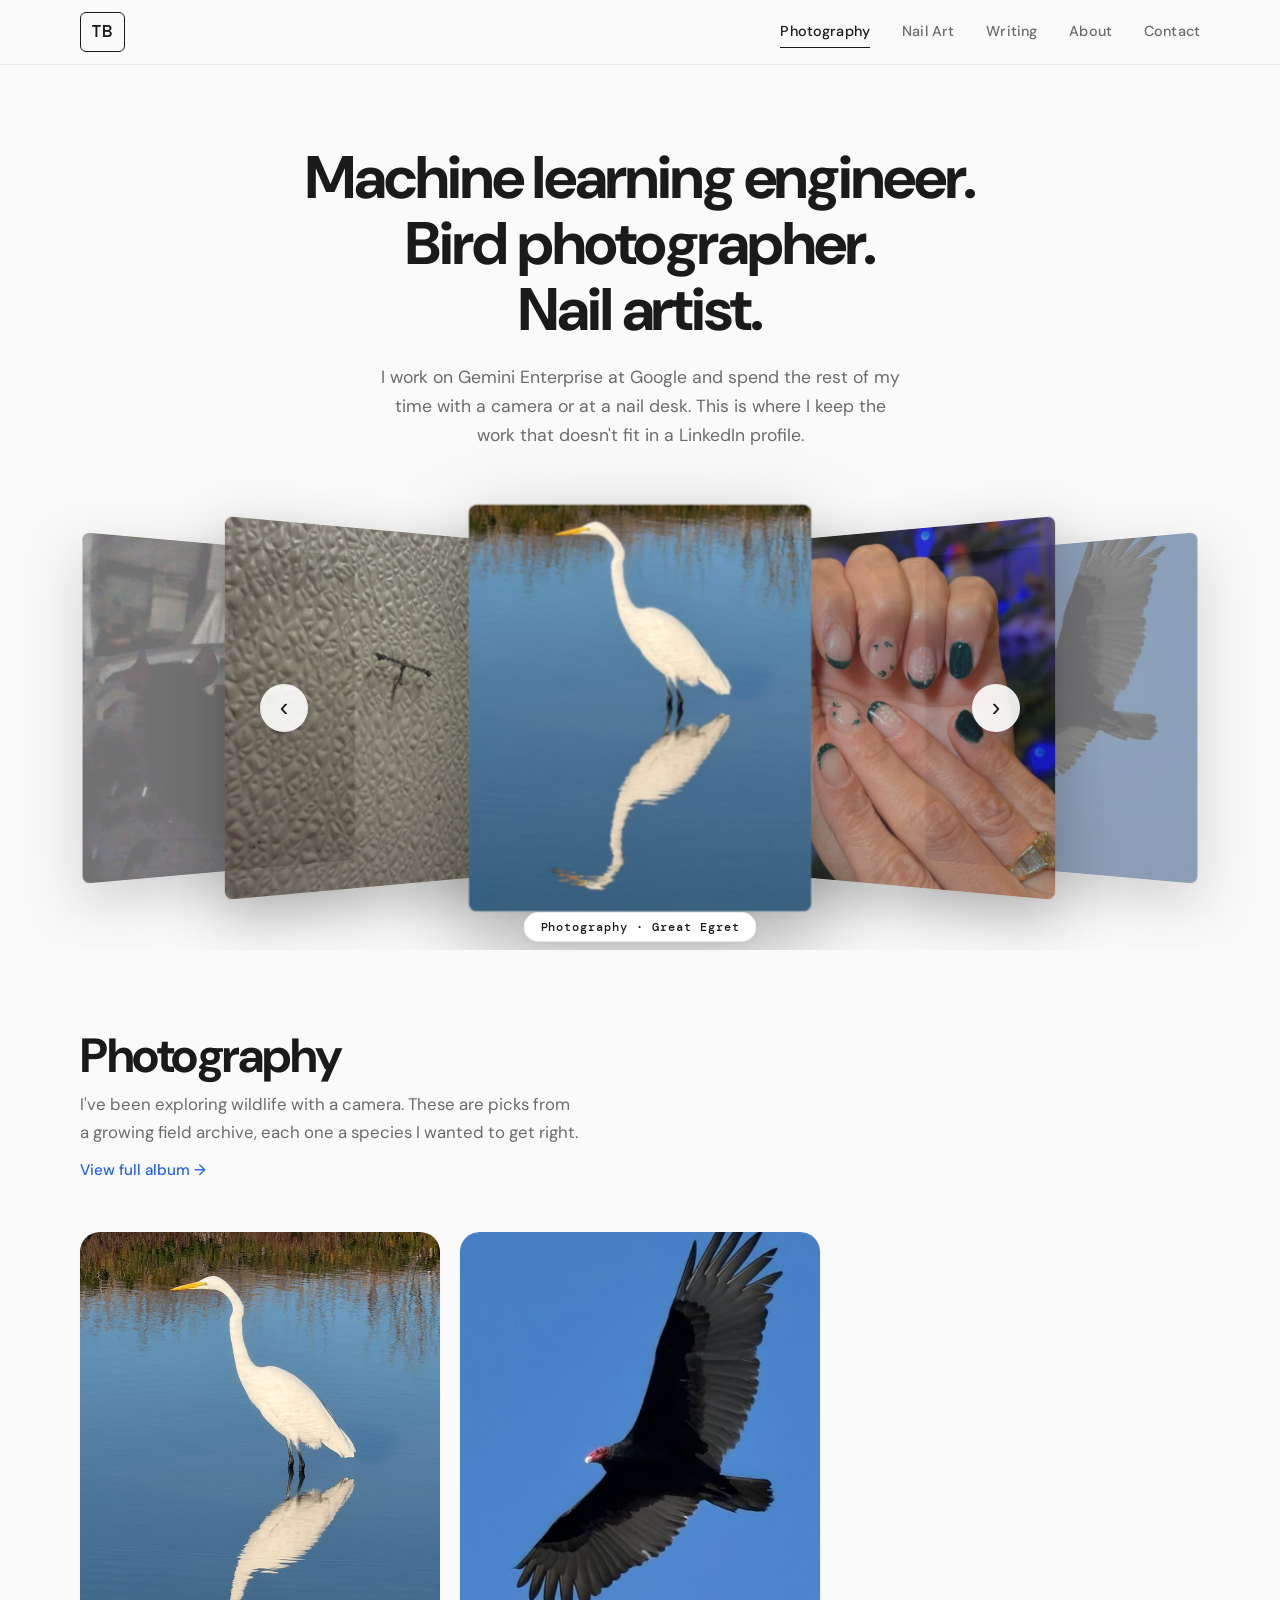
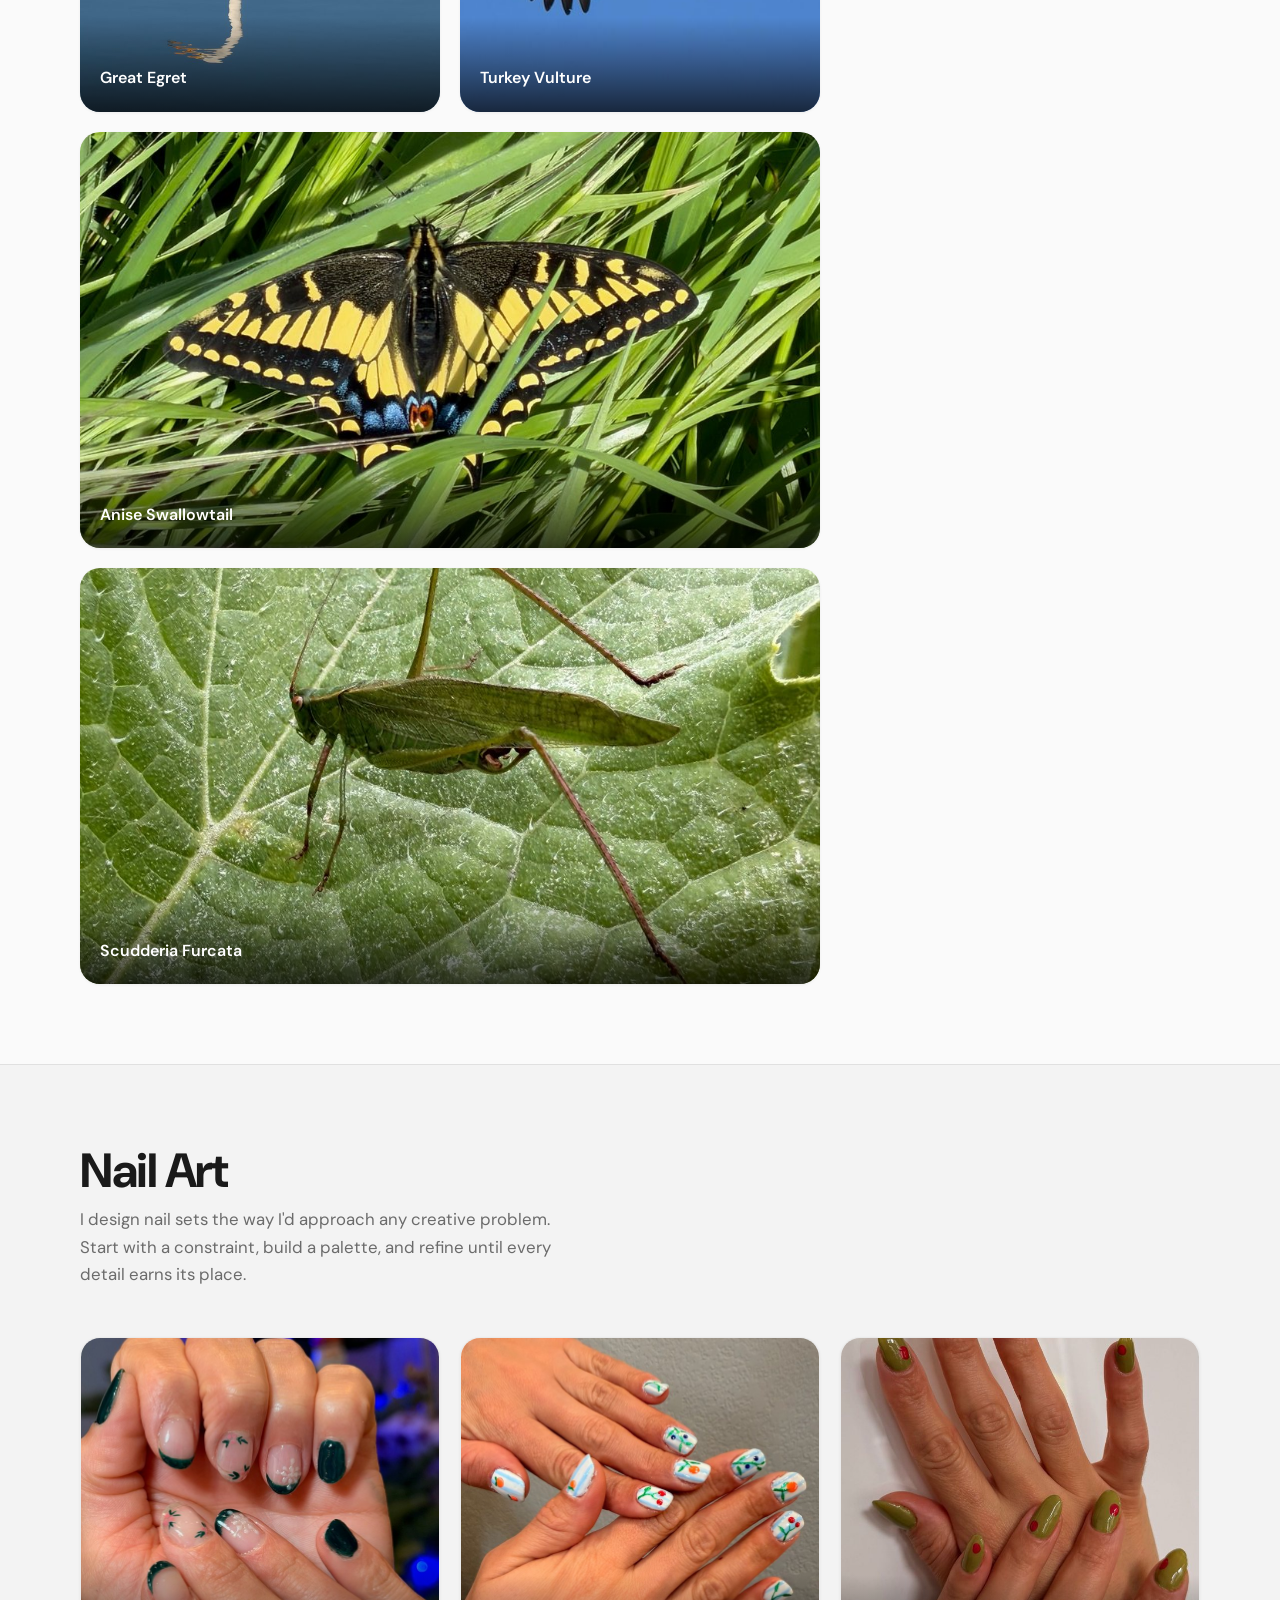
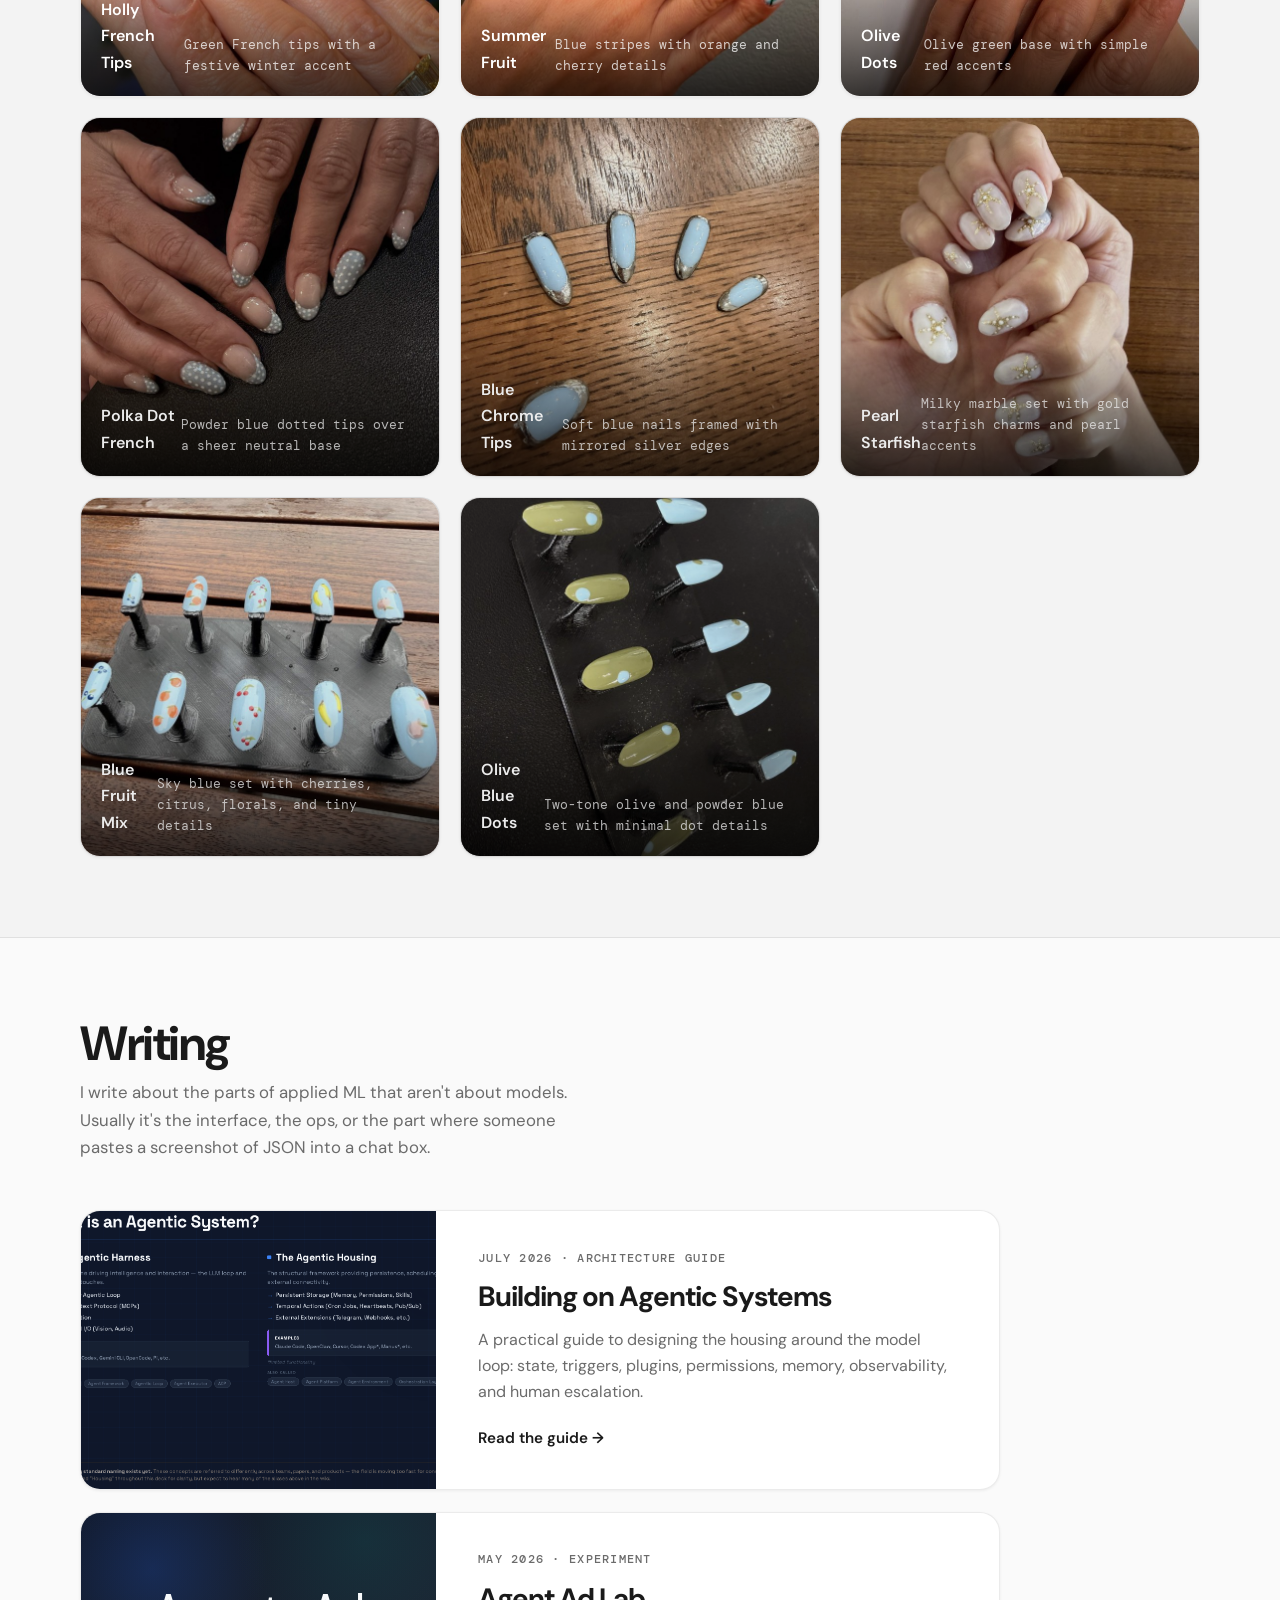
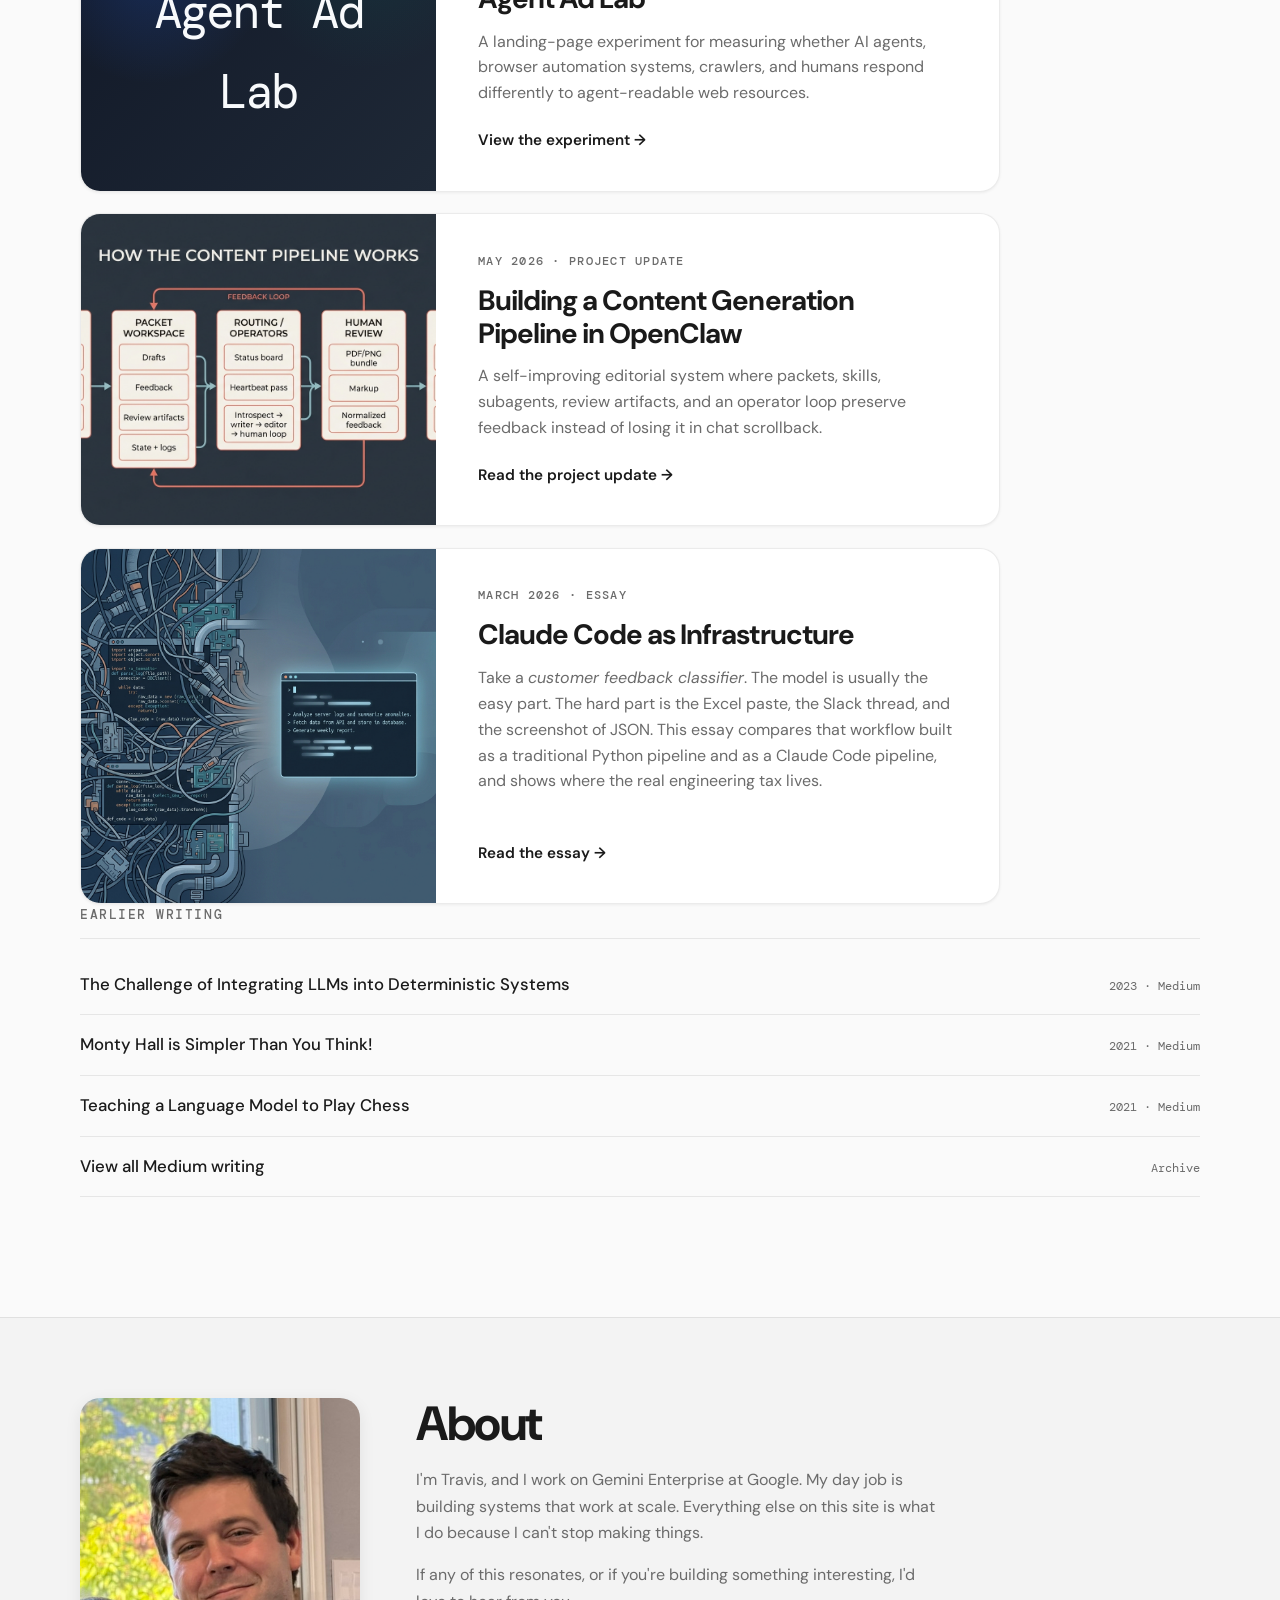
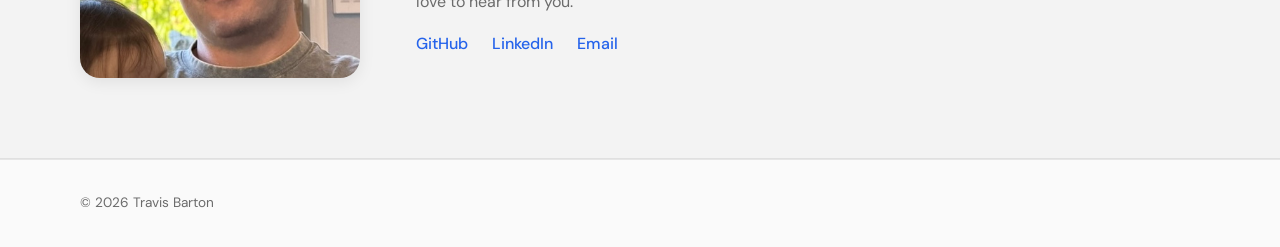
==== commit 5a2e1d43: "Re-rank photography gallery by interestingness (Decisions API) - Scored all 71 photos with OpenAI De" ====
--- a/index.html
+++ b/index.html
@@ -63,104 +63,104 @@
                     <p class="section-desc">I've been exploring wildlife with a camera. These are picks from a growing field archive, each one a species I wanted to get right.</p>
                     <a class="section-link" href="https://www.icloud.com/sharedalbum/#D27v3StIefDC5R56OClStXs9fYQCAEQARogW5K5LtyWGyIw_5g1X1k6QA7oy6_2d7GO5g0E9k4_yi8" target="_blank" rel="noopener noreferrer">View full album &rarr;</a>
                 </div>
-                                                <div class="bird-grid">
+                <div class="bird-grid">
                 <figure class="bird-card">
+                        <img src="images/previews/great-egret-72d2bbb5265a.jpg" data-full-src="images/birds/great-egret.jpg" alt="Great Egret" loading="lazy" decoding="async">
+                        <figcaption>
+                            <strong>Great Egret</strong>
+                            <span></span>
+                        </figcaption>
+                    </figure>
+                <figure class="bird-card">
+                        <img src="images/previews/album-bird-25-da9f9c5ab5f7.jpg" data-full-src="images/birds/album-bird-25.jpg" alt="Turkey Vulture" loading="lazy" decoding="async">
+                        <figcaption>
+                            <strong>Turkey Vulture</strong>
+                            <span></span>
+                        </figcaption>
+                    </figure>
+                <figure class="bird-card bird-card--wide">
+                        <img src="images/previews/album-bird-15-ecfb01b2b80a.jpg" data-full-src="images/birds/album-bird-15.jpg" alt="Anise Swallowtail" loading="lazy" decoding="async">
+                        <figcaption>
+                            <strong>Anise Swallowtail</strong>
+                            <span></span>
+                        </figcaption>
+                    </figure>
+                <figure class="bird-card bird-card--wide">
+                        <img src="images/previews/pokedex-scudderia-furcata-5d3960a8-daa67ca98bd4.jpg" data-full-src="images/birds/pokedex-scudderia-furcata-5d3960a8.jpg" alt="Scudderia Furcata" loading="lazy" decoding="async">
+                        <figcaption>
+                            <strong>Scudderia Furcata</strong>
+                            <span></span>
+                        </figcaption>
+                    </figure>
+                    <!-- Photography grid: 4 featured (most interesting per Decisions API) + 67 in lightbox/coverflow, ordered by interestingness — no duplicate sources. -->
+                    <div style="display: none;">
+                        <img src="images/previews/album-bird-46-93d41dd11905.jpg" data-full-src="images/birds/album-bird-46.jpg" alt="Snowy egret" loading="lazy" decoding="async">
+                        <img src="images/previews/pokedex-black-bear-cub-70480dea-153d387949ad.jpg" data-full-src="images/birds/pokedex-black-bear-cub-70480dea.jpg" alt="Black Bear (cub)" loading="lazy" decoding="async">
+                        <img src="images/previews/pokedex-squirrel-red-03a94037-fe5009dc940c.jpg" data-full-src="images/birds/pokedex-squirrel-red-03a94037.jpg" alt="Squirrel (red) (video still)" loading="lazy" decoding="async">
+                        <img src="images/previews/pokedex-ricaniid-planthopper-8596d2c2-0e79d1202e89.jpg" data-full-src="images/birds/pokedex-ricaniid-planthopper-8596d2c2.jpg" alt="Ricaniid Planthopper" loading="lazy" decoding="async">
+                        <img src="images/previews/pokedex-monarch-butterfly-caterpillar-65b9ada6-5e2b2eacf1d9.jpg" data-full-src="images/birds/pokedex-monarch-butterfly-caterpillar-65b9ada6.jpg" alt="Monarch Butterfly Caterpillar" loading="lazy" decoding="async">
+                        <img src="images/previews/album-bird-11-94255bd54f92.jpg" data-full-src="images/birds/album-bird-11.jpg" alt="Golden Paper Wasp" loading="lazy" decoding="async">
+                        <img src="images/previews/album-bird-22-a52d4004733c.jpg" data-full-src="images/birds/album-bird-22.jpg" alt="White Crowned-Sparrow" loading="lazy" decoding="async">
+                        <img src="images/previews/album-bird-10-a7f4f32d54d5.jpg" data-full-src="images/birds/album-bird-10.jpg" alt="American Avocet" loading="lazy" decoding="async">
+                        <img src="images/previews/pokedex-grey-heron-38b247a6-491ca7ce115c.jpg" data-full-src="images/birds/pokedex-grey-heron-38b247a6.jpg" alt="Grey Heron" loading="lazy" decoding="async">
+                        <img src="images/previews/pokedex-harbor-seals-91cd1315-67b81b6aea29.jpg" data-full-src="images/birds/pokedex-harbor-seals-91cd1315.jpg" alt="Harbor Seals" loading="lazy" decoding="async">
+                        <img src="images/previews/album-bird-30-6e2e63b49a9b.jpg" data-full-src="images/birds/album-bird-30.jpg" alt="Black-Crowned Night Heron" loading="lazy" decoding="async">
+                        <img src="images/previews/pokedex-twin-spotted-sphinx-moth-1f97cd3e-155c88e2bfc8.jpg" data-full-src="images/birds/pokedex-twin-spotted-sphinx-moth-1f97cd3e.jpg" alt="Twin-Spotted Sphinx (moth)" loading="lazy" decoding="async">
+                        <img src="images/previews/pokedex-flamingo-f0a65f5f-bf24cffe131c.jpg" data-full-src="images/birds/pokedex-flamingo-f0a65f5f.jpg" alt="Flamingo" loading="lazy" decoding="async">
+                        <img src="images/previews/album-bird-4-ba128fc6f529.jpg" data-full-src="images/birds/album-bird-4.jpg" alt="Botta’s Pocket Gopher" loading="lazy" decoding="async">
+                        <img src="images/previews/album-bird-26-40d2331bdae7.jpg" data-full-src="images/birds/album-bird-26.jpg" alt="Black-necked Stilt" loading="lazy" decoding="async">
                         <img src="images/previews/album-bird-5-92b2d9d50ad0.jpg" data-full-src="images/birds/album-bird-5.jpg" alt="Western Fence Lizard" loading="lazy" decoding="async">
-                        <figcaption>
-                            <strong>Western Fence Lizard</strong>
-                            <span></span>
-                        </figcaption>
-                    </figure>
-                <figure class="bird-card">
-                        <img src="images/previews/album-bird-17-3c1ad0f94a6d.jpg" data-full-src="images/birds/album-bird-17.jpg" alt="Black-Billed Magpie" loading="lazy" decoding="async">
-                        <figcaption>
-                            <strong>Black-Billed Magpie</strong>
-                            <span></span>
-                        </figcaption>
-                    </figure>
-                <figure class="bird-card">
-                        <img src="images/previews/pokedex-black-bear-cub-70480dea-153d387949ad.jpg" data-full-src="images/birds/pokedex-black-bear-cub-70480dea.jpg" alt="Black Bear (cub)" loading="lazy" decoding="async">
-                        <figcaption>
-                            <strong>Black Bear (cub)</strong>
-                            <span>Sep 2026</span>
-                        </figcaption>
-                    </figure>
-                <figure class="bird-card">
+                        <img src="images/previews/pokedex-barn-swallow-897a6f5c-ab6f6b665f8b.jpg" data-full-src="images/birds/pokedex-barn-swallow-897a6f5c.jpg" alt="Barn Swallow" loading="lazy" decoding="async">
+                        <img src="images/previews/album-bird-40-62e91b82e7cc.jpg" data-full-src="images/birds/album-bird-40.jpg" alt="Shield-backed katydid" loading="lazy" decoding="async">
+                        <img src="images/previews/pokedex-coatimundi-063a413d-5eabba9114e2.jpg" data-full-src="images/birds/pokedex-coatimundi-063a413d.jpg" alt="Coatimundi" loading="lazy" decoding="async">
+                        <img src="images/previews/pokedex-great-kiskadee-be87f978-02de1cf66586.jpg" data-full-src="images/birds/pokedex-great-kiskadee-be87f978.jpg" alt="Great Kiskadee" loading="lazy" decoding="async">
+                        <img src="images/previews/album-bird-35-ef6118aacbdc.jpg" data-full-src="images/birds/album-bird-35.jpg" alt="Western Gull" loading="lazy" decoding="async">
+                        <img src="images/previews/pokedex-ruddy-daggerwing-1c41fca9-b1113acbab9f.jpg" data-full-src="images/birds/pokedex-ruddy-daggerwing-1c41fca9.jpg" alt="Ruddy Daggerwing" loading="lazy" decoding="async">
+                        <img src="images/previews/pokedex-canada-goose-infant-a7ce2a77-2399c3c60043.jpg" data-full-src="images/birds/pokedex-canada-goose-infant-a7ce2a77.jpg" alt="Canada Goose (infant)" loading="lazy" decoding="async">
+                        <img src="images/previews/pokedex-green-iguana-aa9e96d2-276312191eb5.jpg" data-full-src="images/birds/pokedex-green-iguana-aa9e96d2.jpg" alt="Green Iguana" loading="lazy" decoding="async">
+                        <img src="images/previews/album-bird-7-64ace29f1191.jpg" data-full-src="images/birds/album-bird-7.jpg" alt="Crow" loading="lazy" decoding="async">
+                        <img src="images/previews/album-bird-21-65bdfadc2176.jpg" data-full-src="images/birds/album-bird-21.jpg" alt="Willet" loading="lazy" decoding="async">
+                        <img src="images/previews/pokedex-praying-mantis-f91d6200-d6632c285e50.jpg" data-full-src="images/birds/pokedex-praying-mantis-f91d6200.jpg" alt="Praying Mantis" loading="lazy" decoding="async">
                         <img src="images/previews/pokedex-red-eared-slider-3aaaffe4-b5f617090c59.jpg" data-full-src="images/birds/pokedex-red-eared-slider-3aaaffe4.jpg" alt="Red Eared Slider" loading="lazy" decoding="async">
-                        <figcaption>
-                            <strong>Red Eared Slider</strong>
-                            <span></span>
-                        </figcaption>
-                    </figure>
-                    <!-- Remaining Pokédex entries and the existing goose photograph; ordered by sharpness (sharpest first) — no duplicate sources. -->
-                    <div style="display: none;">
-                        <img src="images/previews/album-bird-4-ba128fc6f529.jpg" data-full-src="images/birds/album-bird-4.jpg" alt="Botta’s Pocket Gopher" loading="lazy" decoding="async">
-                        <img src="images/previews/pokedex-ricaniid-planthopper-8596d2c2-0e79d1202e89.jpg" data-full-src="images/birds/pokedex-ricaniid-planthopper-8596d2c2.jpg" alt="Ricaniid Planthopper" loading="lazy" decoding="async">
-                        <img src="images/previews/wild-turkey-43a67f5c0acc.jpg" data-full-src="images/birds/wild-turkey.jpg" alt="Wild Turkey" loading="lazy" decoding="async">
-                        <img src="images/previews/album-bird-27-807b1cd1646f.jpg" data-full-src="images/birds/album-bird-27.jpg" alt="Nuttall's Woodpecker" loading="lazy" decoding="async">
+                        <img src="images/previews/pokedex-western-conifer-seed-bug-cf3a4ccc-b0ea835e6de3.jpg" data-full-src="images/birds/pokedex-western-conifer-seed-bug-cf3a4ccc.jpg" alt="Western Conifer Seed Bug" loading="lazy" decoding="async">
+                        <img src="images/previews/goose-and-gosling-baa73f2c22c9.jpg" data-full-src="images/birds/goose-and-gosling.jpg" alt="Goose and Gosling" loading="lazy" decoding="async">
                         <img src="images/previews/common-raven-12984e9d830e.jpg" data-full-src="images/birds/common-raven.jpg" alt="Common Raven" loading="lazy" decoding="async">
                         <img src="images/previews/pokedex-salt-marsh-moth-3b9fcd89-efceb4e31f45.jpg" data-full-src="images/birds/pokedex-salt-marsh-moth-3b9fcd89.jpg" alt="Salt Marsh Moth" loading="lazy" decoding="async">
-                        <img src="images/previews/album-bird-26-40d2331bdae7.jpg" data-full-src="images/birds/album-bird-26.jpg" alt="Black-necked Stilt" loading="lazy" decoding="async">
-                        <img src="images/previews/pokedex-scudderia-furcata-5d3960a8-daa67ca98bd4.jpg" data-full-src="images/birds/pokedex-scudderia-furcata-5d3960a8.jpg" alt="Scudderia Furcata" loading="lazy" decoding="async">
-                        <img src="images/previews/album-bird-46-93d41dd11905.jpg" data-full-src="images/birds/album-bird-46.jpg" alt="Snowy egret" loading="lazy" decoding="async">
-                        <img src="images/previews/pokedex-coatimundi-063a413d-5eabba9114e2.jpg" data-full-src="images/birds/pokedex-coatimundi-063a413d.jpg" alt="Coatimundi" loading="lazy" decoding="async">
                         <img src="images/previews/album-bird-8-43c37532a9fe.jpg" data-full-src="images/birds/album-bird-8.jpg" alt="Mallard" loading="lazy" decoding="async">
-                        <img src="images/previews/pokedex-squirrel-red-03a94037-fe5009dc940c.jpg" data-full-src="images/birds/pokedex-squirrel-red-03a94037.jpg" alt="Squirrel (red) (video still)" loading="lazy" decoding="async">
-                        <img src="images/previews/pokedex-green-iguana-aa9e96d2-276312191eb5.jpg" data-full-src="images/birds/pokedex-green-iguana-aa9e96d2.jpg" alt="Green Iguana" loading="lazy" decoding="async">
+                        <img src="images/previews/album-bird-37-6fe13c3850d1.jpg" data-full-src="images/birds/album-bird-37.jpg" alt="American Wigeon" loading="lazy" decoding="async">
+                        <img src="images/previews/album-bird-28-ae176e540e1e.jpg" data-full-src="images/birds/album-bird-28.jpg" alt="Cedar Waxwing" loading="lazy" decoding="async">
+                        <img src="images/previews/album-bird-43-78334af93197.jpg" data-full-src="images/birds/album-bird-43.jpg" alt="Great Blue Heron" loading="lazy" decoding="async">
+                        <img src="images/previews/album-bird-17-3c1ad0f94a6d.jpg" data-full-src="images/birds/album-bird-17.jpg" alt="Black-Billed Magpie" loading="lazy" decoding="async">
+                        <img src="images/previews/pokedex-yucatan-jay-ace3da26-19c47971c1d6.jpg" data-full-src="images/birds/pokedex-yucatan-jay-ace3da26.jpg" alt="Yucatán Jay" loading="lazy" decoding="async">
+                        <img src="images/previews/pokedex-masked-chafer-26db16b7-cf74026c6009.jpg" data-full-src="images/birds/pokedex-masked-chafer-26db16b7.jpg" alt="Masked Chafer" loading="lazy" decoding="async">
+                        <img src="images/previews/album-bird-14-1c22f5ea4c6d.jpg" data-full-src="images/birds/album-bird-14.jpg" alt="Seven-Spot Ladybird" loading="lazy" decoding="async">
+                        <img src="images/previews/album-bird-41-0892c03a7fe2.jpg" data-full-src="images/birds/album-bird-41.jpg" alt="Banana slug (dark)" loading="lazy" decoding="async">
+                        <img src="images/previews/album-bird-12-582d0535ebfc.jpg" data-full-src="images/birds/album-bird-12.jpg" alt="Ring-Billed Gull" loading="lazy" decoding="async">
+                        <img src="images/previews/belted-kingfisher-0c975d4d4fb1.jpg" data-full-src="images/birds/belted-kingfisher.jpg" alt="Belted Kingfisher" loading="lazy" decoding="async">
+                        <img src="images/previews/album-bird-16-09580c5f5a5e.jpg" data-full-src="images/birds/album-bird-16.jpg" alt="Mourning Dove" loading="lazy" decoding="async">
+                        <img src="images/previews/album-bird-9-0189d2019a19.jpg" data-full-src="images/birds/album-bird-9.jpg" alt="Coot" loading="lazy" decoding="async">
+                        <img src="images/previews/album-bird-27-807b1cd1646f.jpg" data-full-src="images/birds/album-bird-27.jpg" alt="Nuttall's Woodpecker" loading="lazy" decoding="async">
+                        <img src="images/previews/album-bird-13-e98eff820bed.jpg" data-full-src="images/birds/album-bird-13.jpg" alt="Bufflehead" loading="lazy" decoding="async">
+                        <img src="images/previews/album-bird-29-8ba3500e1ed0.jpg" data-full-src="images/birds/album-bird-29.jpg" alt="Golden-crowned Sparrow" loading="lazy" decoding="async">
+                        <img src="images/previews/album-bird-20-059539173ca6.jpg" data-full-src="images/birds/album-bird-20.jpg" alt="Western Boxelder Bug" loading="lazy" decoding="async">
+                        <img src="images/previews/album-bird-38-e4947e69f14a.jpg" data-full-src="images/birds/album-bird-38.jpg" alt="Acorn Woodpecker" loading="lazy" decoding="async">
                         <img src="images/previews/album-bird-18-c1c439f49001.jpg" data-full-src="images/birds/album-bird-18.jpg" alt="Largus California" loading="lazy" decoding="async">
+                        <img src="images/previews/album-bird-42-9069ca395bff.jpg" data-full-src="images/birds/album-bird-42.jpg" alt="Alopecosa" loading="lazy" decoding="async">
+                        <img src="images/previews/wild-turkey-43a67f5c0acc.jpg" data-full-src="images/birds/wild-turkey.jpg" alt="Wild Turkey" loading="lazy" decoding="async">
+                        <img src="images/previews/album-bird-45-27579c4ac74b.jpg" data-full-src="images/birds/album-bird-45.jpg" alt="Song sparrow" loading="lazy" decoding="async">
+                        <img src="images/previews/album-bird-36-b13fa14e7cc9.jpg" data-full-src="images/birds/album-bird-36.jpg" alt="Least Sandpiper" loading="lazy" decoding="async">
+                        <img src="images/previews/album-bird-24-f85506263be2.jpg" data-full-src="images/birds/album-bird-24.jpg" alt="Anna’s Hummingbird" loading="lazy" decoding="async">
+                        <img src="images/previews/album-bird-39-4995bf539044.jpg" data-full-src="images/birds/album-bird-39.jpg" alt="Chyrus" loading="lazy" decoding="async">
                         <img src="images/previews/album-bird-47-099a39ed6cf8.jpg" data-full-src="images/birds/album-bird-47.jpg" alt="Black phoebe" loading="lazy" decoding="async">
-                        <img src="images/previews/pokedex-yucatan-jay-ace3da26-19c47971c1d6.jpg" data-full-src="images/birds/pokedex-yucatan-jay-ace3da26.jpg" alt="Yucatán Jay" loading="lazy" decoding="async">
-                        <img src="images/previews/album-bird-41-0892c03a7fe2.jpg" data-full-src="images/birds/album-bird-41.jpg" alt="Banana slug (dark)" loading="lazy" decoding="async">
-                        <img src="images/previews/album-bird-20-059539173ca6.jpg" data-full-src="images/birds/album-bird-20.jpg" alt="Western Boxelder Bug" loading="lazy" decoding="async">
+                        <img src="images/previews/album-bird-33-5b2a4310f705.jpg" data-full-src="images/birds/album-bird-33.jpg" alt="Yellow-Romped Warbler" loading="lazy" decoding="async">
+                        <img src="images/previews/album-bird-34-ea123cdb9bb6.jpg" data-full-src="images/birds/album-bird-34.jpg" alt="Song Sparrow" loading="lazy" decoding="async">
+                        <img src="images/previews/ruby-throated-hummingbird-fefcc0469a1f.jpg" data-full-src="images/birds/ruby-throated-hummingbird.jpg" alt="Ruby-throated, hummingbird" loading="lazy" decoding="async">
+                        <img src="images/previews/northern-shoveler-e0e9486e7f50.jpg" data-full-src="images/birds/northern-shoveler.jpg" alt="Northern Shoveler" loading="lazy" decoding="async">
+                        <img src="images/previews/album-bird-1-5656be4bdb97.jpg" data-full-src="images/birds/album-bird-1.jpg" alt="Potato Aphid" loading="lazy" decoding="async">
                         <img src="images/previews/album-bird-50-366d4530ba65.jpg" data-full-src="images/birds/album-bird-50.jpg" alt="House finch (male)" loading="lazy" decoding="async">
-                        <img src="images/previews/album-bird-36-b13fa14e7cc9.jpg" data-full-src="images/birds/album-bird-36.jpg" alt="Least Sandpiper" loading="lazy" decoding="async">
-                        <img src="images/previews/pokedex-masked-chafer-26db16b7-cf74026c6009.jpg" data-full-src="images/birds/pokedex-masked-chafer-26db16b7.jpg" alt="Masked Chafer" loading="lazy" decoding="async">
-                        <img src="images/previews/album-bird-22-a52d4004733c.jpg" data-full-src="images/birds/album-bird-22.jpg" alt="White Crowned-Sparrow" loading="lazy" decoding="async">
-                        <img src="images/previews/album-bird-33-5b2a4310f705.jpg" data-full-src="images/birds/album-bird-33.jpg" alt="Yellow-Romped Warbler" loading="lazy" decoding="async">
-                        <img src="images/previews/pokedex-flamingo-f0a65f5f-bf24cffe131c.jpg" data-full-src="images/birds/pokedex-flamingo-f0a65f5f.jpg" alt="Flamingo" loading="lazy" decoding="async">
-                        <img src="images/previews/pokedex-grey-heron-38b247a6-491ca7ce115c.jpg" data-full-src="images/birds/pokedex-grey-heron-38b247a6.jpg" alt="Grey Heron" loading="lazy" decoding="async">
-                        <img src="images/previews/pokedex-harbor-seals-91cd1315-67b81b6aea29.jpg" data-full-src="images/birds/pokedex-harbor-seals-91cd1315.jpg" alt="Harbor Seals" loading="lazy" decoding="async">
-                        <img src="images/previews/album-bird-40-62e91b82e7cc.jpg" data-full-src="images/birds/album-bird-40.jpg" alt="Shield-backed katydid" loading="lazy" decoding="async">
                         <img src="images/previews/album-bird-32-f8e5057d4734.jpg" data-full-src="images/birds/album-bird-32.jpg" alt="American Avocet" loading="lazy" decoding="async">
-                        <img src="images/previews/album-bird-13-e98eff820bed.jpg" data-full-src="images/birds/album-bird-13.jpg" alt="Bufflehead" loading="lazy" decoding="async">
-                        <img src="images/previews/album-bird-38-e4947e69f14a.jpg" data-full-src="images/birds/album-bird-38.jpg" alt="Acorn Woodpecker" loading="lazy" decoding="async">
-                        <img src="images/previews/pokedex-western-conifer-seed-bug-cf3a4ccc-b0ea835e6de3.jpg" data-full-src="images/birds/pokedex-western-conifer-seed-bug-cf3a4ccc.jpg" alt="Western Conifer Seed Bug" loading="lazy" decoding="async">
-                        <img src="images/previews/album-bird-45-27579c4ac74b.jpg" data-full-src="images/birds/album-bird-45.jpg" alt="Song sparrow" loading="lazy" decoding="async">
-                        <img src="images/previews/pokedex-barn-swallow-897a6f5c-ab6f6b665f8b.jpg" data-full-src="images/birds/pokedex-barn-swallow-897a6f5c.jpg" alt="Barn Swallow" loading="lazy" decoding="async">
-                        <img src="images/previews/album-bird-7-64ace29f1191.jpg" data-full-src="images/birds/album-bird-7.jpg" alt="Crow" loading="lazy" decoding="async">
-                        <img src="images/previews/album-bird-34-ea123cdb9bb6.jpg" data-full-src="images/birds/album-bird-34.jpg" alt="Song Sparrow" loading="lazy" decoding="async">
-                        <img src="images/previews/album-bird-28-ae176e540e1e.jpg" data-full-src="images/birds/album-bird-28.jpg" alt="Cedar Waxwing" loading="lazy" decoding="async">
-                        <img src="images/previews/album-bird-9-0189d2019a19.jpg" data-full-src="images/birds/album-bird-9.jpg" alt="Coot" loading="lazy" decoding="async">
-                        <img src="images/previews/album-bird-15-ecfb01b2b80a.jpg" data-full-src="images/birds/album-bird-15.jpg" alt="Anise Swallowtail" loading="lazy" decoding="async">
-                        <img src="images/previews/album-bird-37-6fe13c3850d1.jpg" data-full-src="images/birds/album-bird-37.jpg" alt="American Wigeon" loading="lazy" decoding="async">
-                        <img src="images/previews/album-bird-10-a7f4f32d54d5.jpg" data-full-src="images/birds/album-bird-10.jpg" alt="American Avocet" loading="lazy" decoding="async">
-                        <img src="images/previews/album-bird-21-65bdfadc2176.jpg" data-full-src="images/birds/album-bird-21.jpg" alt="Willet" loading="lazy" decoding="async">
-                        <img src="images/previews/pokedex-monarch-butterfly-caterpillar-65b9ada6-5e2b2eacf1d9.jpg" data-full-src="images/birds/pokedex-monarch-butterfly-caterpillar-65b9ada6.jpg" alt="Monarch Butterfly Caterpillar" loading="lazy" decoding="async">
-                        <img src="images/previews/goose-and-gosling-baa73f2c22c9.jpg" data-full-src="images/birds/goose-and-gosling.jpg" alt="Goose and Gosling" loading="lazy" decoding="async">
-                        <img src="images/previews/pokedex-twin-spotted-sphinx-moth-1f97cd3e-155c88e2bfc8.jpg" data-full-src="images/birds/pokedex-twin-spotted-sphinx-moth-1f97cd3e.jpg" alt="Twin-Spotted Sphinx (moth)" loading="lazy" decoding="async">
                         <img src="images/previews/pokedex-mouse-24ae3a0c-a31057bfcaf1.jpg" data-full-src="images/birds/pokedex-mouse-24ae3a0c.jpg" alt="Mouse (video still)" loading="lazy" decoding="async">
-                        <img src="images/previews/album-bird-12-582d0535ebfc.jpg" data-full-src="images/birds/album-bird-12.jpg" alt="Ring-Billed Gull" loading="lazy" decoding="async">
-                        <img src="images/previews/album-bird-42-9069ca395bff.jpg" data-full-src="images/birds/album-bird-42.jpg" alt="Alopecosa" loading="lazy" decoding="async">
-                        <img src="images/previews/album-bird-29-8ba3500e1ed0.jpg" data-full-src="images/birds/album-bird-29.jpg" alt="Golden-crowned Sparrow" loading="lazy" decoding="async">
-                        <img src="images/previews/pokedex-praying-mantis-f91d6200-d6632c285e50.jpg" data-full-src="images/birds/pokedex-praying-mantis-f91d6200.jpg" alt="Praying Mantis" loading="lazy" decoding="async">
-                        <img src="images/previews/pokedex-canada-goose-infant-a7ce2a77-2399c3c60043.jpg" data-full-src="images/birds/pokedex-canada-goose-infant-a7ce2a77.jpg" alt="Canada Goose (infant)" loading="lazy" decoding="async">
-                        <img src="images/previews/great-egret-72d2bbb5265a.jpg" data-full-src="images/birds/great-egret.jpg" alt="Great Egret" loading="lazy" decoding="async">
-                        <img src="images/previews/pokedex-great-kiskadee-be87f978-02de1cf66586.jpg" data-full-src="images/birds/pokedex-great-kiskadee-be87f978.jpg" alt="Great Kiskadee" loading="lazy" decoding="async">
-                        <img src="images/previews/album-bird-11-94255bd54f92.jpg" data-full-src="images/birds/album-bird-11.jpg" alt="Golden Paper Wasp" loading="lazy" decoding="async">
-                        <img src="images/previews/album-bird-14-1c22f5ea4c6d.jpg" data-full-src="images/birds/album-bird-14.jpg" alt="Seven-Spot Ladybird" loading="lazy" decoding="async">
                         <img src="images/previews/album-bird-3-479adcefd2ac.jpg" data-full-src="images/birds/album-bird-3.jpg" alt="Amblyptilia" loading="lazy" decoding="async">
-                        <img src="images/previews/album-bird-30-6e2e63b49a9b.jpg" data-full-src="images/birds/album-bird-30.jpg" alt="Black-Crowned Night Heron" loading="lazy" decoding="async">
-                        <img src="images/previews/album-bird-43-78334af93197.jpg" data-full-src="images/birds/album-bird-43.jpg" alt="Great Blue Heron" loading="lazy" decoding="async">
-                        <img src="images/previews/ruby-throated-hummingbird-fefcc0469a1f.jpg" data-full-src="images/birds/ruby-throated-hummingbird.jpg" alt="Ruby-throated, hummingbird" loading="lazy" decoding="async">
-                        <img src="images/previews/album-bird-35-ef6118aacbdc.jpg" data-full-src="images/birds/album-bird-35.jpg" alt="Western Gull" loading="lazy" decoding="async">
-                        <img src="images/previews/northern-shoveler-e0e9486e7f50.jpg" data-full-src="images/birds/northern-shoveler.jpg" alt="Northern Shoveler" loading="lazy" decoding="async">
-                        <img src="images/previews/album-bird-16-09580c5f5a5e.jpg" data-full-src="images/birds/album-bird-16.jpg" alt="Mourning Dove" loading="lazy" decoding="async">
-                        <img src="images/previews/pokedex-ruddy-daggerwing-1c41fca9-b1113acbab9f.jpg" data-full-src="images/birds/pokedex-ruddy-daggerwing-1c41fca9.jpg" alt="Ruddy Daggerwing" loading="lazy" decoding="async">
-                        <img src="images/previews/album-bird-39-4995bf539044.jpg" data-full-src="images/birds/album-bird-39.jpg" alt="Chyrus" loading="lazy" decoding="async">
-                        <img src="images/previews/belted-kingfisher-0c975d4d4fb1.jpg" data-full-src="images/birds/belted-kingfisher.jpg" alt="Belted Kingfisher" loading="lazy" decoding="async">
-                        <img src="images/previews/album-bird-25-da9f9c5ab5f7.jpg" data-full-src="images/birds/album-bird-25.jpg" alt="Turkey Vulture" loading="lazy" decoding="async">
-                        <img src="images/previews/album-bird-24-f85506263be2.jpg" data-full-src="images/birds/album-bird-24.jpg" alt="Anna’s Hummingbird" loading="lazy" decoding="async">
-                        <img src="images/previews/album-bird-1-5656be4bdb97.jpg" data-full-src="images/birds/album-bird-1.jpg" alt="Potato Aphid" loading="lazy" decoding="async">
                     </div>
                 </div>
             </div>
